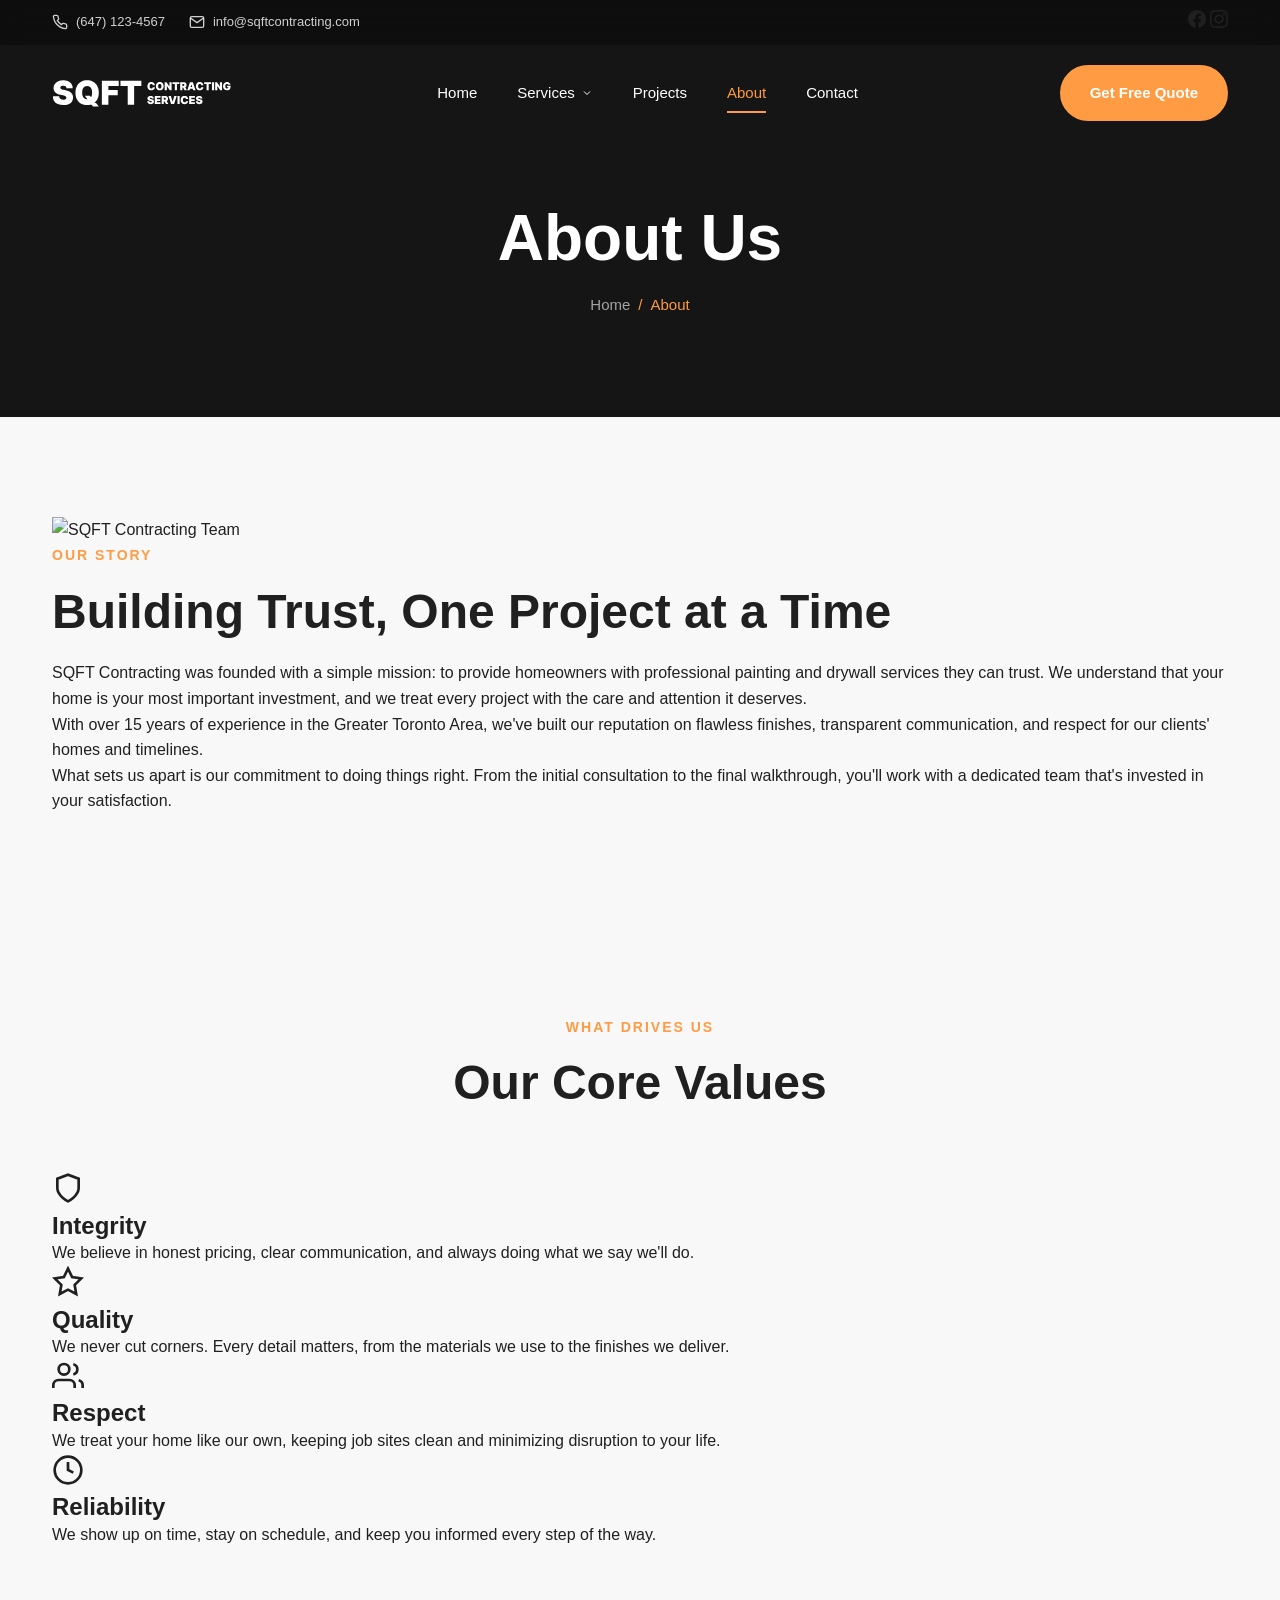
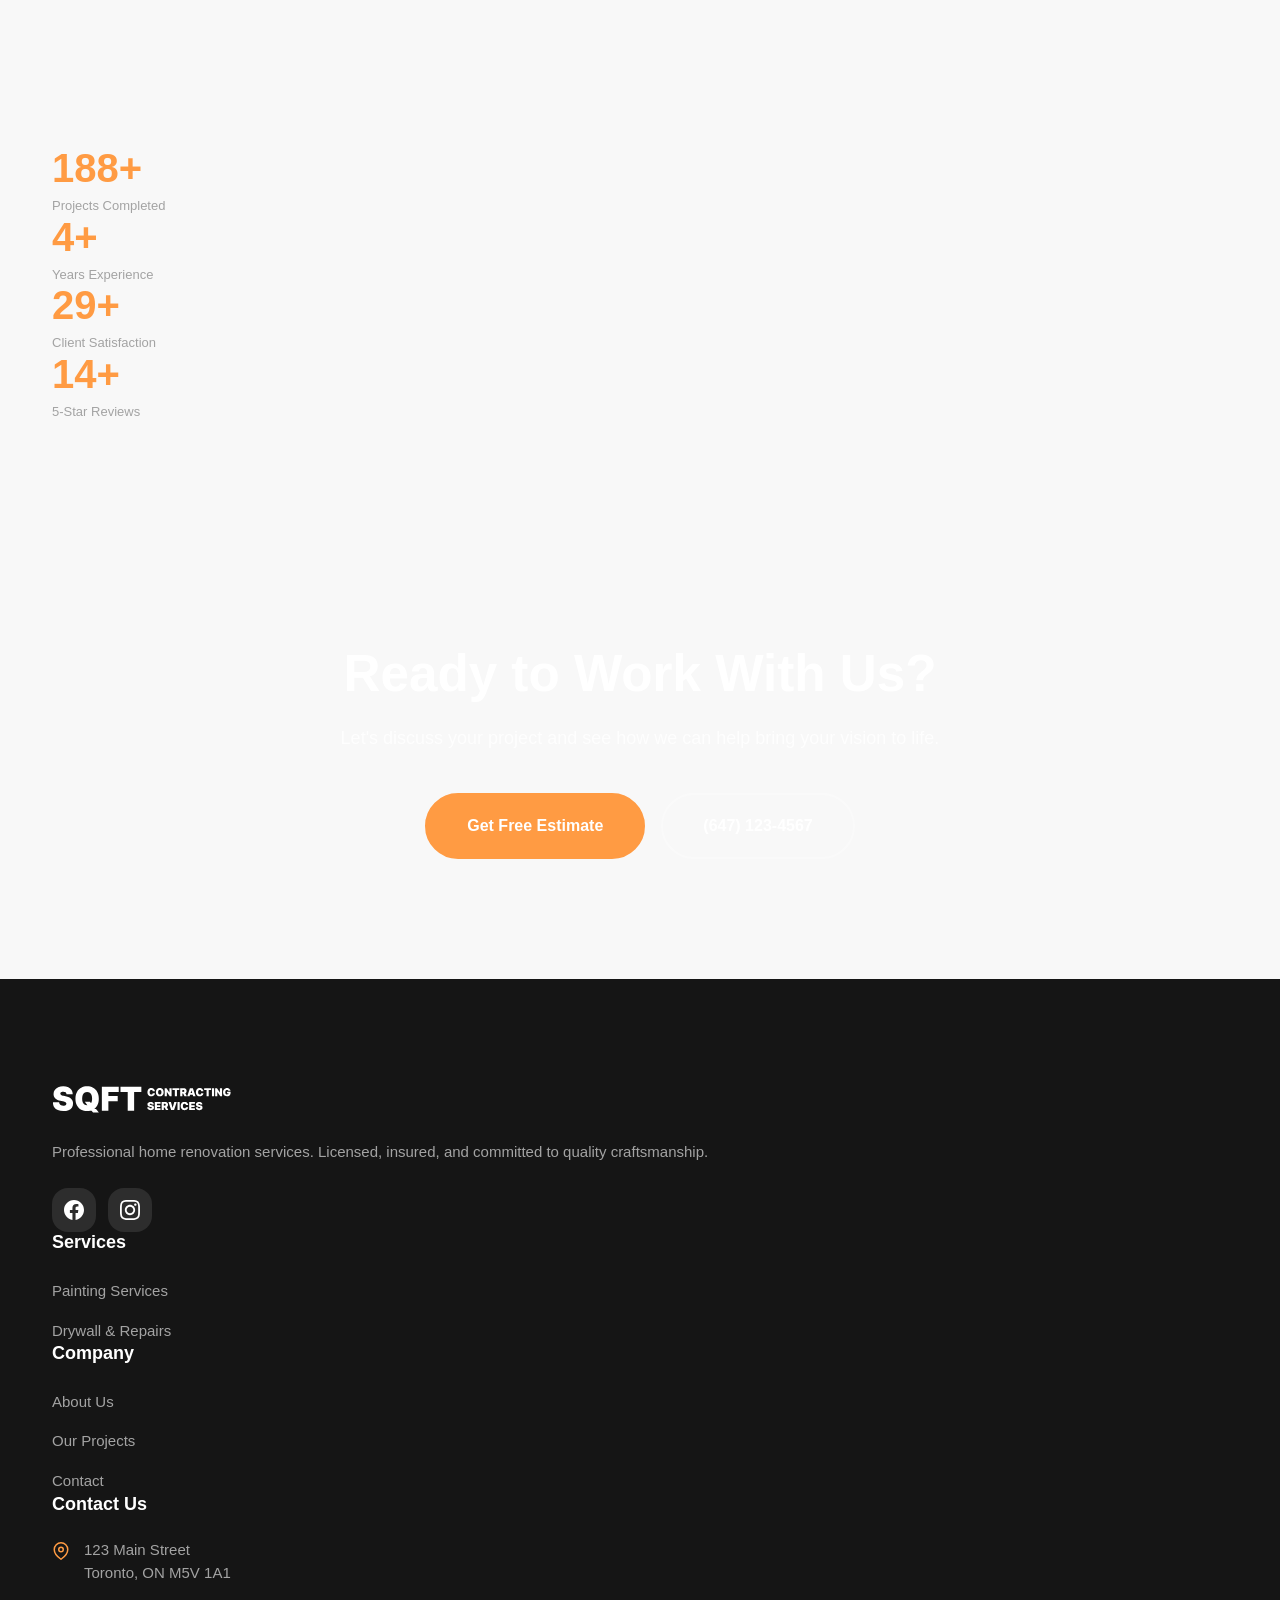
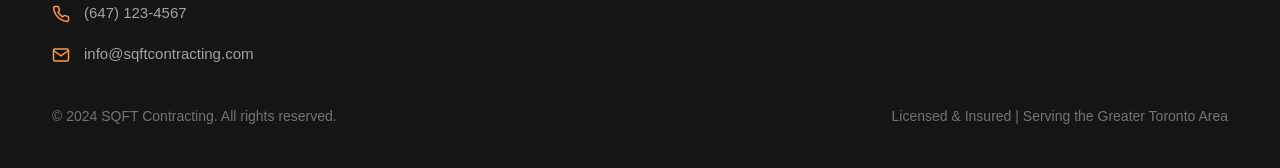
==== about.html @ f1e57881 "Initial commit - painting company website Co-Authored-By: Claude Opus 4.5 <noreply@anthropic.com>" ====
<!DOCTYPE html>
<html lang="en">
<head>
    <meta charset="UTF-8">
    <meta name="viewport" content="width=device-width, initial-scale=1.0">
    <meta name="description" content="Meet the team behind SQFT Contracting. 15+ years experience, 500+ completed projects. Licensed, insured painting and drywall contractors in the Greater Toronto Area.">
    <meta name="keywords" content="about SQFT contracting, painting company, drywall contractors, licensed painter, Toronto contractors">
    <title>About Us | SQFT Contracting - Professional Painting & Drywall Contractors</title>
    <link rel="icon" type="image/svg+xml" href="IMG/Logo.svg">
    <link rel="preconnect" href="https://fonts.googleapis.com">
    <link rel="preconnect" href="https://fonts.gstatic.com" crossorigin>
    <link href="https://fonts.googleapis.com/css2?family=Inter:wght@400;500;600;700;800&display=swap" rel="stylesheet">
    <link rel="stylesheet" href="css/style.css">
</head>
<body>
    <!-- Header -->
    <header class="header" id="header">
        <div class="header-top">
            <div class="container">
                <div class="header-top-content">
                    <div class="header-contact">
                        <a href="tel:+16471234567" class="header-phone">
                            <svg width="16" height="16" viewBox="0 0 24 24" fill="none" stroke="currentColor" stroke-width="2">
                                <path d="M22 16.92v3a2 2 0 0 1-2.18 2 19.79 19.79 0 0 1-8.63-3.07 19.5 19.5 0 0 1-6-6 19.79 19.79 0 0 1-3.07-8.67A2 2 0 0 1 4.11 2h3a2 2 0 0 1 2 1.72 12.84 12.84 0 0 0 .7 2.81 2 2 0 0 1-.45 2.11L8.09 9.91a16 16 0 0 0 6 6l1.27-1.27a2 2 0 0 1 2.11-.45 12.84 12.84 0 0 0 2.81.7A2 2 0 0 1 22 16.92z"/>
                            </svg>
                            (647) 123-4567
                        </a>
                        <a href="mailto:info@sqftcontracting.com" class="header-email">
                            <svg width="16" height="16" viewBox="0 0 24 24" fill="none" stroke="currentColor" stroke-width="2">
                                <path d="M4 4h16c1.1 0 2 .9 2 2v12c0 1.1-.9 2-2 2H4c-1.1 0-2-.9-2-2V6c0-1.1.9-2 2-2z"/>
                                <polyline points="22,6 12,13 2,6"/>
                            </svg>
                            info@sqftcontracting.com
                        </a>
                    </div>
                    <div class="header-social">
                        <a href="#" aria-label="Facebook"><svg width="18" height="18" viewBox="0 0 24 24" fill="currentColor"><path d="M24 12.073c0-6.627-5.373-12-12-12s-12 5.373-12 12c0 5.99 4.388 10.954 10.125 11.854v-8.385H7.078v-3.47h3.047V9.43c0-3.007 1.792-4.669 4.533-4.669 1.312 0 2.686.235 2.686.235v2.953H15.83c-1.491 0-1.956.925-1.956 1.874v2.25h3.328l-.532 3.47h-2.796v8.385C19.612 23.027 24 18.062 24 12.073z"/></svg></a>
                        <a href="#" aria-label="Instagram"><svg width="18" height="18" viewBox="0 0 24 24" fill="currentColor"><path d="M12 2.163c3.204 0 3.584.012 4.85.07 3.252.148 4.771 1.691 4.919 4.919.058 1.265.069 1.645.069 4.849 0 3.205-.012 3.584-.069 4.849-.149 3.225-1.664 4.771-4.919 4.919-1.266.058-1.644.07-4.85.07-3.204 0-3.584-.012-4.849-.07-3.26-.149-4.771-1.699-4.919-4.92-.058-1.265-.07-1.644-.07-4.849 0-3.204.013-3.583.07-4.849.149-3.227 1.664-4.771 4.919-4.919 1.266-.057 1.645-.069 4.849-.069zm0-2.163c-3.259 0-3.667.014-4.947.072-4.358.2-6.78 2.618-6.98 6.98-.059 1.281-.073 1.689-.073 4.948 0 3.259.014 3.668.072 4.948.2 4.358 2.618 6.78 6.98 6.98 1.281.058 1.689.072 4.948.072 3.259 0 3.668-.014 4.948-.072 4.354-.2 6.782-2.618 6.979-6.98.059-1.28.073-1.689.073-4.948 0-3.259-.014-3.667-.072-4.947-.196-4.354-2.617-6.78-6.979-6.98-1.281-.059-1.69-.073-4.949-.073zm0 5.838c-3.403 0-6.162 2.759-6.162 6.162s2.759 6.163 6.162 6.163 6.162-2.759 6.162-6.163c0-3.403-2.759-6.162-6.162-6.162zm0 10.162c-2.209 0-4-1.79-4-4 0-2.209 1.791-4 4-4s4 1.791 4 4c0 2.21-1.791 4-4 4zm6.406-11.845c-.796 0-1.441.645-1.441 1.44s.645 1.44 1.441 1.44c.795 0 1.439-.645 1.439-1.44s-.644-1.44-1.439-1.44z"/></svg></a>
                    </div>
                </div>
            </div>
        </div>
        <nav class="nav">
            <div class="container">
                <div class="nav-content">
                    <a href="index.html" class="logo">
                        <img src="IMG/Logo.svg" alt="SQFT Contracting" class="logo-img">
                    </a>
                    <ul class="nav-menu" id="nav-menu">
                        <li><a href="index.html" class="nav-link">Home</a></li>
                        <li class="nav-dropdown">
                            <a href="services.html" class="nav-link">Services <svg width="12" height="12" viewBox="0 0 24 24" fill="none" stroke="currentColor" stroke-width="2"><polyline points="6 9 12 15 18 9"/></svg></a>
                            <ul class="dropdown-menu">
                                <li><a href="interior-painting.html">Painting Services</a></li>
                                <li><a href="drywall-repair.html">Drywall & Repairs</a></li>
                            </ul>
                        </li>
                        <li><a href="projects.html" class="nav-link">Projects</a></li>
                        <li><a href="about.html" class="nav-link active">About</a></li>
                        <li><a href="contact.html" class="nav-link">Contact</a></li>
                    </ul>
                    <a href="contact.html" class="btn btn-primary nav-cta">Get Free Quote</a>
                    <button class="nav-toggle" id="nav-toggle" aria-label="Toggle menu">
                        <span></span>
                        <span></span>
                        <span></span>
                    </button>
                </div>
            </div>
        </nav>
    </header>

    <!-- Page Hero -->
    <section class="page-hero">
        <div class="container">
            <h1 class="page-hero-title">About Us</h1>
            <div class="page-hero-breadcrumb">
                <a href="index.html">Home</a>
                <span>/</span>
                <span>About</span>
            </div>
        </div>
    </section>

    <!-- About Content -->
    <section class="about-content">
        <div class="container">
            <div class="about-grid">
                <div class="about-image">
                    <img src="https://images.unsplash.com/photo-1504307651254-35680f356dfd?w=800&q=80" alt="SQFT Contracting Team">
                </div>
                <div class="about-text">
                    <span class="section-label">Our Story</span>
                    <h2 class="section-title">Building Trust, One Project at a Time</h2>
                    <p>SQFT Contracting was founded with a simple mission: to provide homeowners with professional painting and drywall services they can trust. We understand that your home is your most important investment, and we treat every project with the care and attention it deserves.</p>
                    <p>With over 15 years of experience in the Greater Toronto Area, we've built our reputation on flawless finishes, transparent communication, and respect for our clients' homes and timelines.</p>
                    <p>What sets us apart is our commitment to doing things right. From the initial consultation to the final walkthrough, you'll work with a dedicated team that's invested in your satisfaction.</p>
                </div>
            </div>
        </div>
    </section>

    <!-- Values Section -->
    <section class="values-section">
        <div class="container">
            <div class="section-header section-header-center">
                <span class="section-label">What Drives Us</span>
                <h2 class="section-title">Our Core Values</h2>
            </div>
            <div class="values-grid">
                <div class="value-card">
                    <div class="value-icon">
                        <svg width="32" height="32" viewBox="0 0 24 24" fill="none" stroke="currentColor" stroke-width="2">
                            <path d="M12 22s8-4 8-10V5l-8-3-8 3v7c0 6 8 10 8 10z"/>
                        </svg>
                    </div>
                    <h3>Integrity</h3>
                    <p>We believe in honest pricing, clear communication, and always doing what we say we'll do.</p>
                </div>
                <div class="value-card">
                    <div class="value-icon">
                        <svg width="32" height="32" viewBox="0 0 24 24" fill="none" stroke="currentColor" stroke-width="2">
                            <polygon points="12 2 15.09 8.26 22 9.27 17 14.14 18.18 21.02 12 17.77 5.82 21.02 7 14.14 2 9.27 8.91 8.26 12 2"/>
                        </svg>
                    </div>
                    <h3>Quality</h3>
                    <p>We never cut corners. Every detail matters, from the materials we use to the finishes we deliver.</p>
                </div>
                <div class="value-card">
                    <div class="value-icon">
                        <svg width="32" height="32" viewBox="0 0 24 24" fill="none" stroke="currentColor" stroke-width="2">
                            <path d="M17 21v-2a4 4 0 0 0-4-4H5a4 4 0 0 0-4 4v2"/>
                            <circle cx="9" cy="7" r="4"/>
                            <path d="M23 21v-2a4 4 0 0 0-3-3.87"/>
                            <path d="M16 3.13a4 4 0 0 1 0 7.75"/>
                        </svg>
                    </div>
                    <h3>Respect</h3>
                    <p>We treat your home like our own, keeping job sites clean and minimizing disruption to your life.</p>
                </div>
                <div class="value-card">
                    <div class="value-icon">
                        <svg width="32" height="32" viewBox="0 0 24 24" fill="none" stroke="currentColor" stroke-width="2">
                            <circle cx="12" cy="12" r="10"/>
                            <polyline points="12 6 12 12 16 14"/>
                        </svg>
                    </div>
                    <h3>Reliability</h3>
                    <p>We show up on time, stay on schedule, and keep you informed every step of the way.</p>
                </div>
            </div>
        </div>
    </section>

    <!-- Stats Section -->
    <section class="stats-section">
        <div class="container">
            <div class="stats-grid">
                <div class="stat-card">
                    <span class="stat-number">500+</span>
                    <span class="stat-label">Projects Completed</span>
                </div>
                <div class="stat-card">
                    <span class="stat-number">15+</span>
                    <span class="stat-label">Years Experience</span>
                </div>
                <div class="stat-card">
                    <span class="stat-number">100%</span>
                    <span class="stat-label">Client Satisfaction</span>
                </div>
                <div class="stat-card">
                    <span class="stat-number">50+</span>
                    <span class="stat-label">5-Star Reviews</span>
                </div>
            </div>
        </div>
    </section>

    <!-- CTA Section -->
    <section class="cta-section">
        <div class="container">
            <div class="cta-content">
                <h2 class="cta-title">Ready to Work With Us?</h2>
                <p class="cta-text">Let's discuss your project and see how we can help bring your vision to life.</p>
                <div class="cta-buttons">
                    <a href="contact.html" class="btn btn-primary btn-lg">Get Free Estimate</a>
                    <a href="tel:+16471234567" class="btn btn-outline-light btn-lg">(647) 123-4567</a>
                </div>
            </div>
        </div>
    </section>

    <!-- Footer -->
    <footer class="footer">
        <div class="container">
            <div class="footer-grid">
                <div class="footer-brand">
                    <a href="index.html" class="footer-logo">
                        <img src="IMG/Logo.svg" alt="SQFT Contracting">
                    </a>
                    <p>Professional home renovation services. Licensed, insured, and committed to quality craftsmanship.</p>
                    <div class="footer-social">
                        <a href="#" aria-label="Facebook"><svg width="20" height="20" viewBox="0 0 24 24" fill="currentColor"><path d="M24 12.073c0-6.627-5.373-12-12-12s-12 5.373-12 12c0 5.99 4.388 10.954 10.125 11.854v-8.385H7.078v-3.47h3.047V9.43c0-3.007 1.792-4.669 4.533-4.669 1.312 0 2.686.235 2.686.235v2.953H15.83c-1.491 0-1.956.925-1.956 1.874v2.25h3.328l-.532 3.47h-2.796v8.385C19.612 23.027 24 18.062 24 12.073z"/></svg></a>
                        <a href="#" aria-label="Instagram"><svg width="20" height="20" viewBox="0 0 24 24" fill="currentColor"><path d="M12 2.163c3.204 0 3.584.012 4.85.07 3.252.148 4.771 1.691 4.919 4.919.058 1.265.069 1.645.069 4.849 0 3.205-.012 3.584-.069 4.849-.149 3.225-1.664 4.771-4.919 4.919-1.266.058-1.644.07-4.85.07-3.204 0-3.584-.012-4.849-.07-3.26-.149-4.771-1.699-4.919-4.92-.058-1.265-.07-1.644-.07-4.849 0-3.204.013-3.583.07-4.849.149-3.227 1.664-4.771 4.919-4.919 1.266-.057 1.645-.069 4.849-.069zm0-2.163c-3.259 0-3.667.014-4.947.072-4.358.2-6.78 2.618-6.98 6.98-.059 1.281-.073 1.689-.073 4.948 0 3.259.014 3.668.072 4.948.2 4.358 2.618 6.78 6.98 6.98 1.281.058 1.689.072 4.948.072 3.259 0 3.668-.014 4.948-.072 4.354-.2 6.782-2.618 6.979-6.98.059-1.28.073-1.689.073-4.948 0-3.259-.014-3.667-.072-4.947-.196-4.354-2.617-6.78-6.979-6.98-1.281-.059-1.69-.073-4.949-.073zm0 5.838c-3.403 0-6.162 2.759-6.162 6.162s2.759 6.163 6.162 6.163 6.162-2.759 6.162-6.163c0-3.403-2.759-6.162-6.162-6.162zm0 10.162c-2.209 0-4-1.79-4-4 0-2.209 1.791-4 4-4s4 1.791 4 4c0 2.21-1.791 4-4 4zm6.406-11.845c-.796 0-1.441.645-1.441 1.44s.645 1.44 1.441 1.44c.795 0 1.439-.645 1.439-1.44s-.644-1.44-1.439-1.44z"/></svg></a>
                    </div>
                </div>
                <div class="footer-links">
                    <h4>Services</h4>
                    <ul>
                        <li><a href="interior-painting.html">Painting Services</a></li>
                        <li><a href="drywall-repair.html">Drywall & Repairs</a></li>
                    </ul>
                </div>
                <div class="footer-links">
                    <h4>Company</h4>
                    <ul>
                        <li><a href="about.html">About Us</a></li>
                        <li><a href="projects.html">Our Projects</a></li>
                        <li><a href="contact.html">Contact</a></li>
                    </ul>
                </div>
                <div class="footer-contact">
                    <h4>Contact Us</h4>
                    <ul>
                        <li>
                            <svg width="18" height="18" viewBox="0 0 24 24" fill="none" stroke="currentColor" stroke-width="2">
                                <path d="M21 10c0 7-9 13-9 13s-9-6-9-13a9 9 0 0 1 18 0z"/>
                                <circle cx="12" cy="10" r="3"/>
                            </svg>
                            123 Main Street<br>Toronto, ON M5V 1A1
                        </li>
                        <li>
                            <svg width="18" height="18" viewBox="0 0 24 24" fill="none" stroke="currentColor" stroke-width="2">
                                <path d="M22 16.92v3a2 2 0 0 1-2.18 2 19.79 19.79 0 0 1-8.63-3.07 19.5 19.5 0 0 1-6-6 19.79 19.79 0 0 1-3.07-8.67A2 2 0 0 1 4.11 2h3a2 2 0 0 1 2 1.72 12.84 12.84 0 0 0 .7 2.81 2 2 0 0 1-.45 2.11L8.09 9.91a16 16 0 0 0 6 6l1.27-1.27a2 2 0 0 1 2.11-.45 12.84 12.84 0 0 0 2.81.7A2 2 0 0 1 22 16.92z"/>
                            </svg>
                            <a href="tel:+16471234567">(647) 123-4567</a>
                        </li>
                        <li>
                            <svg width="18" height="18" viewBox="0 0 24 24" fill="none" stroke="currentColor" stroke-width="2">
                                <path d="M4 4h16c1.1 0 2 .9 2 2v12c0 1.1-.9 2-2 2H4c-1.1 0-2-.9-2-2V6c0-1.1.9-2 2-2z"/>
                                <polyline points="22,6 12,13 2,6"/>
                            </svg>
                            <a href="mailto:info@sqftcontracting.com">info@sqftcontracting.com</a>
                        </li>
                    </ul>
                </div>
            </div>
            <div class="footer-bottom">
                <p>&copy; 2024 SQFT Contracting. All rights reserved.</p>
                <p>Licensed & Insured | Serving the Greater Toronto Area</p>
            </div>
        </div>
    </footer>

    <script src="js/main.js"></script>
</body>
</html>
---- css/style.css ----
/* ============================================
   SQFT Contracting - Main Stylesheet
   Enviro-Style Design
   Color Palette:
   - Background: #F8F8F8
   - Main Text: #202020
   - Header/Footer: #151515
   - CTA/Accent: #FF9B43
   ============================================ */

/* CSS Variables */
:root {
    --color-bg: #F8F8F8;
    --color-text: #202020;
    --color-dark: #151515;
    --color-accent: #FF9B43;
    --color-accent-hover: #e88a35;
    --color-white: #ffffff;
    --color-gray-100: #f5f5f5;
    --color-gray-200: #e5e5e5;
    --color-gray-300: #d4d4d4;
    --color-gray-400: #a3a3a3;
    --color-gray-500: #737373;
    --color-gray-600: #525252;

    --font-primary: 'Poppins', -apple-system, BlinkMacSystemFont, sans-serif;

    --shadow-sm: 0 1px 2px rgba(0,0,0,0.05);
    --shadow-md: 0 4px 6px -1px rgba(0,0,0,0.1), 0 2px 4px -1px rgba(0,0,0,0.06);
    --shadow-lg: 0 10px 15px -3px rgba(0,0,0,0.1), 0 4px 6px -2px rgba(0,0,0,0.05);
    --shadow-xl: 0 20px 25px -5px rgba(0,0,0,0.1), 0 10px 10px -5px rgba(0,0,0,0.04);
    --shadow-2xl: 0 25px 50px -12px rgba(0,0,0,0.25);

    --radius-sm: 4px;
    --radius-md: 8px;
    --radius-lg: 16px;
    --radius-xl: 24px;
    --radius-2xl: 32px;
    --radius-full: 9999px;

    --transition: 0.3s ease;
    --transition-slow: 0.5s ease;
}

/* Reset & Base */
*, *::before, *::after {
    box-sizing: border-box;
    margin: 0;
    padding: 0;
}

html {
    scroll-behavior: smooth;
    overflow-x: hidden;
}

body {
    font-family: var(--font-primary);
    font-size: 16px;
    line-height: 1.6;
    color: var(--color-text);
    background-color: var(--color-bg);
    -webkit-font-smoothing: antialiased;
    -moz-osx-font-smoothing: grayscale;
    overflow-x: hidden;
}

img {
    max-width: 100%;
    height: auto;
    display: block;
}

a {
    color: inherit;
    text-decoration: none;
    transition: var(--transition);
}

ul {
    list-style: none;
}

/* Container */
.container {
    width: 95%;
    max-width: 1800px;
    margin: 0 auto;
    padding: 0 20px;
}

/* Typography */
h1, h2, h3, h4, h5, h6 {
    font-weight: 700;
    line-height: 1.2;
    color: var(--color-text);
}

h1 {
    font-size: clamp(2.5rem, 5vw, 4.5rem);
    font-weight: 800;
}

h2 {
    font-size: clamp(2rem, 4vw, 3rem);
    font-weight: 700;
}

h3 {
    font-size: clamp(1.25rem, 2vw, 1.5rem);
    font-weight: 600;
}

h4 {
    font-size: 1.125rem;
    font-weight: 600;
}

/* Buttons */
.btn {
    display: inline-flex;
    align-items: center;
    justify-content: center;
    gap: 10px;
    padding: 16px 32px;
    font-family: var(--font-primary);
    font-size: 15px;
    font-weight: 600;
    border-radius: var(--radius-full);
    border: 2px solid transparent;
    cursor: pointer;
    transition: var(--transition);
    white-space: nowrap;
}

.btn-primary {
    background-color: var(--color-accent);
    color: var(--color-white);
    border-color: var(--color-accent);
}

.btn-primary:hover {
    background-color: var(--color-accent-hover);
    border-color: var(--color-accent-hover);
    transform: translateY(-2px);
    box-shadow: 0 10px 30px rgba(255, 155, 67, 0.3);
}

.btn-outline {
    background-color: transparent;
    color: var(--color-text);
    border-color: var(--color-text);
}

.btn-outline:hover {
    background-color: var(--color-text);
    color: var(--color-white);
}

.btn-outline-light {
    background-color: transparent;
    color: var(--color-white);
    border-color: rgba(255,255,255,0.3);
}

.btn-outline-light:hover {
    background-color: var(--color-white);
    color: var(--color-text);
    border-color: var(--color-white);
}

.btn-lg {
    padding: 18px 40px;
    font-size: 16px;
}

/* ============================================
   HEADER
   ============================================ */

.header {
    position: fixed;
    top: 0;
    left: 0;
    right: 0;
    z-index: 1000;
    transition: var(--transition);
}

.header-transparent {
    background-color: transparent;
}

.header-transparent.scrolled {
    background-color: var(--color-dark);
    box-shadow: 0 4px 20px rgba(0, 0, 0, 0.3);
}

.header-top {
    background-color: rgba(0,0,0,0.3);
    padding: 10px 0;
    font-size: 13px;
    backdrop-filter: blur(10px);
}

.header-top-content {
    display: flex;
    justify-content: space-between;
    align-items: center;
}

.header-info {
    display: flex;
    gap: 30px;
}

.header-hours,
.header-location {
    display: flex;
    align-items: center;
    gap: 8px;
    color: rgba(255,255,255,0.8);
}

.header-contact {
    display: flex;
    gap: 24px;
}

.header-phone,
.header-email {
    display: flex;
    align-items: center;
    gap: 8px;
    color: rgba(255,255,255,0.8);
}

.header-phone:hover,
.header-email:hover {
    color: var(--color-accent);
}

/* Navigation */
.nav {
    padding: 20px 0;
}

.nav-content {
    display: flex;
    align-items: center;
    justify-content: space-between;
    gap: 40px;
}

.logo {
    flex-shrink: 0;
}

.logo-img {
    height: 40px;
    width: auto;
}

.nav-menu {
    display: flex;
    align-items: center;
    gap: 40px;
    margin: 0 auto;
}

.nav-link {
    display: flex;
    align-items: center;
    gap: 6px;
    color: var(--color-white);
    font-size: 15px;
    font-weight: 500;
    padding: 8px 0;
    position: relative;
}

.nav-link::after {
    content: '';
    position: absolute;
    bottom: 0;
    left: 0;
    width: 0;
    height: 2px;
    background-color: var(--color-accent);
    transition: var(--transition);
}

.nav-link:hover::after,
.nav-link.active::after {
    width: 100%;
}

.nav-link:hover,
.nav-link.active {
    color: var(--color-accent);
}

/* Dropdown */
.nav-dropdown {
    position: relative;
}

.dropdown-menu {
    position: absolute;
    top: 100%;
    left: -20px;
    min-width: 240px;
    background-color: var(--color-white);
    border-radius: var(--radius-lg);
    box-shadow: var(--shadow-2xl);
    padding: 16px 0;
    opacity: 0;
    visibility: hidden;
    transform: translateY(15px);
    transition: var(--transition);
}

.nav-dropdown:hover .dropdown-menu {
    opacity: 1;
    visibility: visible;
    transform: translateY(5px);
}

.dropdown-menu li a {
    display: block;
    padding: 12px 24px;
    color: var(--color-text);
    font-size: 14px;
    font-weight: 500;
}

.dropdown-menu li a:hover {
    background-color: var(--color-gray-100);
    color: var(--color-accent);
}

/* Nav Actions */
.nav-actions {
    display: flex;
    align-items: center;
    gap: 20px;
}

.nav-phone {
    width: 48px;
    height: 48px;
    display: flex;
    align-items: center;
    justify-content: center;
    background-color: rgba(255,255,255,0.1);
    border-radius: 50%;
    color: var(--color-white);
    transition: var(--transition);
}

.nav-phone:hover {
    background-color: var(--color-accent);
}

.nav-cta {
    padding: 14px 28px;
}

/* Mobile Toggle */
.nav-toggle {
    display: none;
    flex-direction: column;
    gap: 5px;
    background: none;
    border: none;
    cursor: pointer;
    padding: 4px;
}

.nav-toggle span {
    display: block;
    width: 24px;
    height: 2px;
    background-color: var(--color-white);
    transition: var(--transition);
}

/* ============================================
   HERO SECTION
   ============================================ */

.hero {
    position: relative;
    min-height: 100vh;
    display: flex;
    flex-direction: column;
    overflow: hidden;
}

.hero-bg {
    position: absolute;
    inset: 0;
    z-index: -1;
}

.hero-image {
    position: absolute;
    top: 0;
    left: 0;
    width: 100%;
    height: 100%;
    object-fit: cover;
}

.hero-overlay {
    position: absolute;
    inset: 0;
    background: linear-gradient(135deg, rgba(21,21,21,0.9) 0%, rgba(21,21,21,0.7) 50%, rgba(21,21,21,0.5) 100%);
}

.hero-content-wrapper {
    flex: 1;
    display: flex;
    flex-direction: column;
    padding-top: 120px;
}

.hero-content-wrapper > .container {
    flex: 1;
    display: flex;
    align-items: center;
    justify-content: center;
}

.hero-content {
    max-width: 800px;
    color: var(--color-white);
    display: flex;
    flex-direction: column;
    align-items: center;
    text-align: center;
}

.hero-badge {
    display: inline-flex;
    align-items: center;
    gap: 8px;
    background-color: rgba(255,155,67,0.15);
    color: var(--color-accent);
    padding: 10px 20px;
    border-radius: var(--radius-full);
    font-size: 14px;
    font-weight: 600;
    margin-bottom: 28px;
    border: 1px solid rgba(255,155,67,0.3);
}

.hero-title {
    font-size: clamp(2.5rem, 5vw, 4rem);
    font-weight: 800;
    line-height: 1.2;
    margin-bottom: 28px;
    color: var(--color-white);
    max-width: 900px;
}

.hero-title span {
    color: var(--color-accent);
}

.hero-description {
    font-size: 18px;
    line-height: 1.7;
    color: rgba(255,255,255,0.8);
    margin-bottom: 40px;
    max-width: 600px;
}

.hero-cta {
    display: flex;
    flex-wrap: wrap;
    gap: 16px;
    justify-content: center;
}

/* Hero Tabs */
.hero-tabs {
    margin-top: 80px;
    padding-bottom: 60px;
}

.tabs-wrapper {
    display: grid;
    grid-template-columns: repeat(4, 1fr);
    gap: 20px;
}

.hero-tab {
    display: flex;
    align-items: center;
    gap: 16px;
    background-color: rgba(255,255,255,0.1);
    backdrop-filter: blur(10px);
    padding: 24px;
    border-radius: var(--radius-xl);
    border: 1px solid rgba(255,255,255,0.1);
    transition: var(--transition);
    color: var(--color-white);
}

.hero-tab:hover {
    background-color: var(--color-accent);
    border-color: var(--color-accent);
    transform: translateY(-5px);
}

.tab-icon {
    flex-shrink: 0;
    width: 56px;
    height: 56px;
    display: flex;
    align-items: center;
    justify-content: center;
    background-color: rgba(255,255,255,0.1);
    border-radius: var(--radius-lg);
}

.hero-tab:hover .tab-icon {
    background-color: rgba(255,255,255,0.2);
}

.tab-content {
    flex: 1;
}

.tab-content h3 {
    font-size: 16px;
    font-weight: 600;
    color: var(--color-white);
    margin-bottom: 4px;
}

.tab-content p {
    font-size: 13px;
    color: rgba(255,255,255,0.7);
}

.hero-tab:hover .tab-content p {
    color: rgba(255,255,255,0.9);
}

.tab-arrow {
    opacity: 0;
    transform: translateX(-10px);
    transition: var(--transition);
}

.hero-tab:hover .tab-arrow {
    opacity: 1;
    transform: translateX(0);
}

/* ============================================
   TRUST SECTION
   ============================================ */

.trust-section {
    background-color: var(--color-white);
    padding: 60px 0;
    border-bottom: 1px solid var(--color-gray-200);
}

.trust-grid {
    display: grid;
    grid-template-columns: repeat(4, 1fr);
    gap: 40px;
}

.trust-badge {
    display: flex;
    align-items: center;
    gap: 20px;
}

.trust-icon {
    flex-shrink: 0;
    width: 72px;
    height: 72px;
    display: flex;
    align-items: center;
    justify-content: center;
    background-color: rgba(255,155,67,0.1);
    border-radius: var(--radius-xl);
    color: var(--color-accent);
}

.trust-text h4 {
    font-size: 18px;
    font-weight: 700;
    margin-bottom: 4px;
}

.trust-text p {
    font-size: 14px;
    color: var(--color-gray-500);
}

/* ============================================
   SECTIONS COMMON
   ============================================ */

section {
    padding: 100px 0;
}

.section-header {
    margin-bottom: 60px;
}

.section-header-center {
    text-align: center;
    max-width: 700px;
    margin-left: auto;
    margin-right: auto;
}

.section-label {
    display: inline-block;
    color: var(--color-accent);
    font-size: 14px;
    font-weight: 600;
    text-transform: uppercase;
    letter-spacing: 2px;
    margin-bottom: 16px;
}

.section-title {
    margin-bottom: 20px;
}

.section-description {
    color: var(--color-gray-500);
    font-size: 17px;
    line-height: 1.7;
}

.section-cta {
    text-align: center;
    margin-top: 60px;
}

/* ============================================
   PROCESS SECTION
   ============================================ */

.process-section {
    background-color: var(--color-bg);
}

.process-grid {
    display: grid;
    grid-template-columns: repeat(3, 1fr);
    gap: 40px;
}

.process-card {
    position: relative;
    background-color: var(--color-white);
    padding: 48px 36px;
    border-radius: var(--radius-2xl);
    text-align: center;
    transition: var(--transition);
    box-shadow: var(--shadow-sm);
}

.process-card:hover {
    transform: translateY(-10px);
    box-shadow: var(--shadow-xl);
}

.process-number {
    position: absolute;
    top: 20px;
    right: 24px;
    font-size: 64px;
    font-weight: 900;
    color: var(--color-gray-100);
    line-height: 1;
}

.process-icon {
    width: 100px;
    height: 100px;
    display: flex;
    align-items: center;
    justify-content: center;
    margin: 0 auto 28px;
    background-color: rgba(255,155,67,0.1);
    border-radius: 50%;
    color: var(--color-accent);
    transition: var(--transition);
}

.process-card:hover .process-icon {
    background-color: var(--color-accent);
    color: var(--color-white);
}

.process-card h3 {
    font-size: 22px;
    margin-bottom: 16px;
}

.process-card p {
    color: var(--color-gray-500);
    font-size: 15px;
    line-height: 1.7;
}

/* ============================================
   SERVICES SECTION
   ============================================ */

.services-section {
    background-color: var(--color-white);
}

.services-showcase {
    display: grid;
    grid-template-columns: repeat(2, 1fr);
    gap: 30px;
}

.service-showcase-card {
    display: flex;
    background-color: var(--color-bg);
    border-radius: var(--radius-2xl);
    overflow: hidden;
    transition: var(--transition);
}

.service-showcase-card:hover {
    transform: translateY(-10px);
    box-shadow: var(--shadow-2xl);
}

.service-showcase-image {
    flex: 0 0 45%;
    position: relative;
    overflow: hidden;
}

.service-showcase-image img {
    width: 100%;
    height: 100%;
    object-fit: cover;
    transition: var(--transition-slow);
}

.service-showcase-card:hover .service-showcase-image img {
    transform: scale(1.1);
}

.service-showcase-content {
    flex: 1;
    padding: 36px;
    display: flex;
    flex-direction: column;
}

.service-tag {
    display: inline-block;
    background-color: var(--color-accent);
    color: var(--color-white);
    padding: 6px 14px;
    border-radius: var(--radius-full);
    font-size: 12px;
    font-weight: 600;
    margin-bottom: 16px;
    align-self: flex-start;
}

.service-showcase-content h3 {
    font-size: 24px;
    margin-bottom: 12px;
}

.service-showcase-content > p {
    color: var(--color-gray-500);
    font-size: 15px;
    line-height: 1.7;
    margin-bottom: 20px;
}

.service-features {
    display: flex;
    flex-direction: column;
    gap: 10px;
    margin-bottom: 24px;
}

.service-features li {
    display: flex;
    align-items: center;
    gap: 10px;
    font-size: 14px;
    color: var(--color-text);
}

.service-features svg {
    flex-shrink: 0;
    color: var(--color-accent);
}

.service-link {
    display: inline-flex;
    align-items: center;
    gap: 8px;
    color: var(--color-accent);
    font-weight: 600;
    font-size: 15px;
    margin-top: auto;
}

.service-link svg {
    transition: var(--transition);
}

.service-showcase-card:hover .service-link svg {
    transform: translateX(5px);
}

/* ============================================
   WHY SECTION
   ============================================ */

.why-section {
    background-color: var(--color-bg);
}

.why-layout {
    display: grid;
    grid-template-columns: 1fr 1fr;
    gap: 80px;
    align-items: center;
}

.why-text {
    color: var(--color-gray-500);
    font-size: 17px;
    line-height: 1.8;
    margin-bottom: 36px;
}

.why-features {
    display: flex;
    flex-direction: column;
    gap: 28px;
    margin-bottom: 40px;
}

.why-feature {
    display: flex;
    gap: 20px;
}

.why-icon {
    flex-shrink: 0;
    width: 60px;
    height: 60px;
    display: flex;
    align-items: center;
    justify-content: center;
    background-color: rgba(255,155,67,0.1);
    border-radius: var(--radius-lg);
    color: var(--color-accent);
}

.why-feature h4 {
    font-size: 18px;
    margin-bottom: 6px;
}

.why-feature p {
    color: var(--color-gray-500);
    font-size: 14px;
    line-height: 1.6;
}

.why-visual {
    position: relative;
}

.why-image-main {
    border-radius: var(--radius-2xl);
    overflow: hidden;
    box-shadow: var(--shadow-2xl);
}

.why-image-main img {
    width: 100%;
    height: auto;
}

.why-stats-card {
    position: absolute;
    bottom: -40px;
    left: 40px;
    right: 40px;
    display: flex;
    background-color: var(--color-dark);
    border-radius: var(--radius-xl);
    overflow: hidden;
    box-shadow: var(--shadow-2xl);
}

.stat-item {
    flex: 1;
    text-align: center;
    padding: 28px 20px;
    border-right: 1px solid rgba(255,255,255,0.1);
}

.stat-item:last-child {
    border-right: none;
}

.stat-number {
    display: block;
    font-size: 2.5rem;
    font-weight: 800;
    color: var(--color-accent);
    line-height: 1;
}

.stat-label {
    display: block;
    font-size: 13px;
    color: var(--color-gray-400);
    margin-top: 8px;
}

/* ============================================
   PROJECTS SECTION
   ============================================ */

.projects-section {
    background-color: var(--color-white);
}

.projects-gallery {
    display: grid;
    grid-template-columns: repeat(4, 1fr);
    grid-template-rows: repeat(2, 250px);
    gap: 20px;
}

.project-item {
    position: relative;
    border-radius: var(--radius-xl);
    overflow: hidden;
    cursor: pointer;
}

.project-large {
    grid-column: span 2;
    grid-row: span 2;
}

.project-item img {
    width: 100%;
    height: 100%;
    object-fit: cover;
    transition: var(--transition-slow);
}

.project-overlay {
    position: absolute;
    inset: 0;
    background: linear-gradient(to top, rgba(21,21,21,0.95) 0%, rgba(21,21,21,0.3) 50%, transparent 100%);
    display: flex;
    flex-direction: column;
    justify-content: flex-end;
    padding: 30px;
    opacity: 0;
    transition: var(--transition);
}

.project-item:hover .project-overlay {
    opacity: 1;
}

.project-item:hover img {
    transform: scale(1.1);
}

.project-category {
    display: inline-block;
    font-size: 12px;
    font-weight: 600;
    text-transform: uppercase;
    letter-spacing: 1px;
    color: var(--color-accent);
    margin-bottom: 10px;
}

.project-overlay h3 {
    color: var(--color-white);
    font-size: 22px;
    margin-bottom: 8px;
}

.project-overlay p {
    color: rgba(255,255,255,0.8);
    font-size: 14px;
}

/* ============================================
   TESTIMONIALS SECTION
   ============================================ */

.testimonials-section {
    background-color: var(--color-white);
    padding: 80px 0;
}

.testimonials-title {
    text-align: center;
    font-size: clamp(1.75rem, 4vw, 2.25rem);
    font-weight: 700;
    color: var(--color-text);
    margin-bottom: 40px;
}

.testimonials-slider-wrapper {
    position: relative;
    max-width: 95%;
    margin: 0 auto;
    padding: 0 60px;
}

.testimonials-slider {
    display: flex;
    gap: 20px;
    overflow-x: auto;
    scroll-snap-type: x mandatory;
    scroll-behavior: smooth;
    -webkit-overflow-scrolling: touch;
    padding: 20px 10px;
    scrollbar-width: none;
    -ms-overflow-style: none;
}

.testimonials-slider::-webkit-scrollbar {
    display: none;
}

/* Slider Arrows */
.slider-arrow {
    position: absolute;
    top: 50%;
    transform: translateY(-50%);
    width: 48px;
    height: 48px;
    border-radius: 50%;
    background-color: var(--color-white);
    border: 1px solid var(--color-gray-200);
    box-shadow: 0 2px 8px rgba(0,0,0,0.1);
    cursor: pointer;
    display: flex;
    align-items: center;
    justify-content: center;
    transition: var(--transition);
    z-index: 10;
    color: var(--color-gray-600);
}

.slider-arrow:hover {
    background-color: var(--color-bg);
    border-color: var(--color-gray-300);
    color: var(--color-text);
}

.slider-arrow-left {
    left: 0;
}

.slider-arrow-right {
    right: 0;
}

/* Slider Dots */
.slider-dots {
    display: flex;
    justify-content: center;
    gap: 8px;
    margin-top: 30px;
}

.slider-dots .dot {
    width: 8px;
    height: 8px;
    border-radius: 50%;
    background-color: var(--color-gray-300);
    cursor: pointer;
    transition: var(--transition);
}

.slider-dots .dot.active {
    background-color: var(--color-accent);
    width: 24px;
    border-radius: 4px;
}

.slider-dots .dot:hover {
    background-color: var(--color-gray-400);
}

.slider-dots .dot.active:hover {
    background-color: var(--color-accent);
}

/* Testimonial Card */
.testimonial-card {
    flex: 0 0 320px;
    min-width: 320px;
    padding: 24px;
    background-color: var(--color-white);
    border-radius: 16px;
    box-shadow: 0 4px 20px rgba(0,0,0,0.08);
    border: 1px solid var(--color-gray-100);
    display: flex;
    flex-direction: column;
    scroll-snap-align: start;
    transition: var(--transition);
}

.testimonial-card:hover {
    box-shadow: 0 8px 30px rgba(0,0,0,0.12);
}

.testimonial-stars {
    display: flex;
    gap: 2px;
    margin-bottom: 16px;
}

.testimonial-stars svg {
    color: var(--color-accent);
}

.testimonial-text {
    font-size: 14px;
    line-height: 1.6;
    color: var(--color-gray-600);
    margin-bottom: 20px;
    flex: 1;
}

.testimonial-author {
    display: flex;
    align-items: center;
    gap: 12px;
    padding-top: 16px;
    border-top: 1px solid var(--color-gray-100);
}

.author-avatar-wrapper {
    position: relative;
}

.author-photo {
    width: 44px;
    height: 44px;
    border-radius: 50%;
    object-fit: cover;
}

.verified-badge {
    position: absolute;
    bottom: -2px;
    right: -2px;
    width: 18px;
    height: 18px;
    background-color: #22c55e;
    border-radius: 50%;
    display: flex;
    align-items: center;
    justify-content: center;
    border: 2px solid var(--color-white);
}

.verified-badge svg {
    color: var(--color-white);
}

.author-info {
    display: flex;
    flex-direction: column;
}

.author-info strong {
    font-size: 14px;
    font-weight: 600;
    color: var(--color-text);
    display: block;
}

.author-info span {
    font-size: 12px;
    color: var(--color-gray-500);
}

/* ============================================
   CTA SECTION
   ============================================ */

.cta-section {
    position: relative;
    padding: 120px 0;
    text-align: center;
    overflow: hidden;
}

.cta-bg {
    position: absolute;
    inset: 0;
    z-index: -1;
}

.cta-bg img {
    width: 100%;
    height: 100%;
    object-fit: cover;
}

.cta-overlay {
    position: absolute;
    inset: 0;
    background: linear-gradient(135deg, rgba(21,21,21,0.95) 0%, rgba(21,21,21,0.85) 100%);
}

.cta-content {
    position: relative;
    max-width: 700px;
    margin: 0 auto;
}

.cta-label {
    display: inline-block;
    color: var(--color-accent);
    font-size: 14px;
    font-weight: 600;
    text-transform: uppercase;
    letter-spacing: 2px;
    margin-bottom: 20px;
}

.cta-title {
    color: var(--color-white);
    font-size: clamp(2rem, 4vw, 3.5rem);
    margin-bottom: 20px;
}

.cta-text {
    color: rgba(255,255,255,0.8);
    font-size: 18px;
    margin-bottom: 40px;
}

.cta-buttons {
    display: flex;
    justify-content: center;
    gap: 16px;
    flex-wrap: wrap;
}

/* ============================================
   FOOTER
   ============================================ */

.footer {
    background-color: var(--color-dark);
    padding: 100px 0 40px;
}

.footer-main {
    display: grid;
    grid-template-columns: 1.5fr 1fr 1fr 1.5fr;
    gap: 60px;
    padding-bottom: 60px;
    border-bottom: 1px solid rgba(255,255,255,0.1);
}

.footer-logo img {
    height: 40px;
    margin-bottom: 20px;
}

.footer-brand p {
    color: var(--color-gray-400);
    font-size: 15px;
    line-height: 1.7;
    margin-bottom: 24px;
}

.footer-social {
    display: flex;
    gap: 12px;
}

.footer-social a {
    width: 44px;
    height: 44px;
    display: flex;
    align-items: center;
    justify-content: center;
    background-color: rgba(255,255,255,0.1);
    border-radius: var(--radius-lg);
    color: var(--color-white);
    transition: var(--transition);
}

.footer-social a:hover {
    background-color: var(--color-accent);
}

.footer-links h4,
.footer-contact h4 {
    color: var(--color-white);
    font-size: 18px;
    margin-bottom: 24px;
}

.footer-links ul {
    display: flex;
    flex-direction: column;
    gap: 14px;
}

.footer-links a {
    color: var(--color-gray-400);
    font-size: 15px;
}

.footer-links a:hover {
    color: var(--color-accent);
}

.footer-contact ul {
    display: flex;
    flex-direction: column;
    gap: 18px;
}

.footer-contact li {
    display: flex;
    gap: 14px;
    color: var(--color-gray-400);
    font-size: 15px;
    line-height: 1.5;
}

.footer-contact li svg {
    flex-shrink: 0;
    margin-top: 3px;
    color: var(--color-accent);
}

.footer-contact a:hover {
    color: var(--color-accent);
}

.footer-bottom {
    padding-top: 40px;
    display: flex;
    justify-content: space-between;
    font-size: 14px;
    color: var(--color-gray-500);
}

/* ============================================
   PAGE HERO (for inner pages)
   ============================================ */

.page-hero {
    background-color: var(--color-dark);
    padding: 200px 0 100px;
    text-align: center;
}

.page-hero-title {
    color: var(--color-white);
    margin-bottom: 16px;
}

.page-hero-breadcrumb {
    display: flex;
    justify-content: center;
    gap: 8px;
    font-size: 15px;
    color: var(--color-gray-400);
}

.page-hero-breadcrumb a:hover {
    color: var(--color-accent);
}

.page-hero-breadcrumb span {
    color: var(--color-accent);
}

/* ============================================
   FORMS
   ============================================ */

.form-group {
    margin-bottom: 24px;
}

.form-group label {
    display: block;
    font-size: 14px;
    font-weight: 600;
    margin-bottom: 10px;
}

.form-group input,
.form-group select,
.form-group textarea {
    width: 100%;
    padding: 16px 20px;
    font-family: var(--font-primary);
    font-size: 15px;
    border: 2px solid var(--color-gray-200);
    border-radius: var(--radius-lg);
    background-color: var(--color-white);
    transition: var(--transition);
}

.form-group input:focus,
.form-group select:focus,
.form-group textarea:focus {
    outline: none;
    border-color: var(--color-accent);
    box-shadow: 0 0 0 4px rgba(255,155,67,0.15);
}

.form-group textarea {
    min-height: 140px;
    resize: vertical;
}

/* ============================================
   RESPONSIVE
   ============================================ */

@media (max-width: 1200px) {
    .services-showcase {
        gap: 24px;
    }

    .service-showcase-content {
        padding: 28px;
    }
}

@media (max-width: 1024px) {
    .tabs-wrapper {
        grid-template-columns: repeat(2, 1fr);
    }

    .trust-grid {
        grid-template-columns: repeat(2, 1fr);
        gap: 30px;
    }

    .process-grid {
        gap: 24px;
    }

    .services-showcase {
        grid-template-columns: 1fr;
    }

    .service-showcase-card {
        flex-direction: column;
    }

    .service-showcase-image {
        flex: none;
        height: 250px;
    }

    .why-layout {
        gap: 60px;
    }

    .projects-gallery {
        grid-template-columns: repeat(2, 1fr);
        grid-template-rows: auto;
    }

    .project-large {
        grid-column: span 2;
        grid-row: span 1;
        height: 350px;
    }

    .project-item:not(.project-large) {
        height: 250px;
    }

    .testimonials-slider-wrapper {
        padding: 0 50px;
    }

    .testimonials-slider {
        padding: 20px 10px;
    }

    .testimonial-card {
        flex: 0 0 280px;
        min-width: 280px;
    }

    .slider-arrow {
        width: 40px;
        height: 40px;
    }

    .footer-main {
        grid-template-columns: repeat(2, 1fr);
        gap: 40px;
    }
}

@media (max-width: 768px) {
    /* Prevent horizontal scroll */
    html, body {
        overflow-x: hidden;
        width: 100%;
    }

    /* Smaller fonts on mobile */
    body {
        font-size: 14px;
    }

    h1 {
        font-size: clamp(1.75rem, 7vw, 2.5rem);
    }

    h2 {
        font-size: clamp(1.5rem, 5vw, 2rem);
    }

    h3 {
        font-size: clamp(1.1rem, 4vw, 1.25rem);
    }

    .container {
        width: 100%;
        padding: 0 16px;
        max-width: 100%;
    }

    /* Fixed header on mobile - 40% smaller */
    .header {
        position: fixed !important;
        top: 0 !important;
        left: 0;
        right: 0;
        z-index: 1000;
    }

    .nav {
        padding: 17px 0;
    }

    .logo-img {
        height: 34px;
    }

    .header-top {
        display: none;
    }

    .nav-menu {
        position: fixed;
        top: 0;
        left: 0;
        right: 0;
        bottom: 0;
        background-color: var(--color-dark);
        flex-direction: column;
        justify-content: center;
        padding: 40px 20px;
        gap: 0;
        transform: translateX(-100%);
        transition: var(--transition);
        z-index: 999;
    }

    .nav-menu.active {
        transform: translateX(0);
    }

    .nav-menu li {
        width: 100%;
        text-align: center;
    }

    .nav-link {
        padding: 16px 0;
        font-size: 18px;
        justify-content: center;
    }

    .dropdown-menu {
        position: static;
        opacity: 1;
        visibility: visible;
        transform: none;
        box-shadow: none;
        background-color: transparent;
        padding: 0;
        margin-top: 0;
    }

    .dropdown-menu li a {
        color: var(--color-gray-300);
        padding: 12px 0;
        font-size: 14px;
    }

    .nav-actions {
        display: none;
    }

    .nav-cta {
        display: none;
    }

    .nav-toggle {
        display: flex;
        z-index: 1001;
        gap: 5px;
    }

    .nav-toggle span {
        width: 24px;
        height: 2px;
    }

    .nav-toggle.active span:nth-child(1) {
        transform: rotate(45deg) translate(5px, 5px);
    }

    .nav-toggle.active span:nth-child(2) {
        opacity: 0;
    }

    .nav-toggle.active span:nth-child(3) {
        transform: rotate(-45deg) translate(7px, -6px);
    }

    .hero-content-wrapper {
        padding-top: 75px;
        text-align: center;
    }

    .hero-title {
        font-size: clamp(1.75rem, 7vw, 2.5rem);
    }

    .hero-description {
        font-size: 15px;
    }

    .hero-tabs {
        margin-top: 40px;
    }

    .tabs-wrapper {
        grid-template-columns: 1fr;
        gap: 12px;
    }

    .hero-tab {
        padding: 16px;
    }

    .btn {
        padding: 12px 24px;
        font-size: 14px;
    }

    .btn-lg {
        padding: 14px 28px;
        font-size: 14px;
    }

    .section-title {
        font-size: clamp(1.5rem, 5vw, 2rem);
    }

    .section-description {
        font-size: 14px;
    }

    .tab-icon {
        width: 48px;
        height: 48px;
    }

    .trust-grid {
        grid-template-columns: 1fr;
        gap: 24px;
    }

    .trust-badge {
        justify-content: center;
        text-align: center;
        flex-direction: column;
    }

    section {
        padding: 60px 0;
    }

    .process-grid {
        grid-template-columns: 1fr;
    }

    /* Prevent any element from causing horizontal overflow */
    * {
        max-width: 100%;
    }

    img {
        max-width: 100%;
        height: auto;
    }

    .why-layout {
        grid-template-columns: 1fr;
        gap: 40px;
    }

    .why-visual {
        order: -1;
        position: relative;
        margin-bottom: 50px;
    }

    .why-stats-card {
        position: absolute;
        bottom: -40px;
        left: 10px;
        right: 10px;
        margin: 0;
        flex-wrap: nowrap;
    }

    .stat-item {
        padding: 14px 6px;
        min-width: 0;
    }

    .stat-number {
        font-size: 1.25rem;
        white-space: nowrap;
    }

    .stat-label {
        font-size: 10px;
        white-space: nowrap;
    }

    .projects-gallery {
        grid-template-columns: 1fr;
    }

    .project-large,
    .project-item:not(.project-large) {
        grid-column: span 1;
        height: 280px;
    }

    .project-overlay {
        opacity: 1;
    }

    .testimonials-slider-wrapper {
        padding: 0 16px;
    }

    .testimonials-slider {
        gap: 16px;
        padding: 16px 0;
    }

    .testimonial-card {
        flex: 0 0 260px;
        min-width: 260px;
        padding: 20px;
    }

    .testimonial-text {
        font-size: 13px;
    }

    .slider-arrow {
        display: none;
    }

    .slider-dots {
        margin-top: 20px;
    }

    .testimonials-title {
        font-size: 1.5rem;
        margin-bottom: 24px;
    }

    .footer-main {
        grid-template-columns: 1fr;
        gap: 32px;
    }

    .footer-bottom {
        flex-direction: column;
        text-align: center;
        gap: 10px;
    }
}

@media (max-width: 480px) {
    body {
        font-size: 13px;
    }

    h1 { font-size: 1.5rem; }
    h2 { font-size: 1.35rem; }
    h3 { font-size: 1.1rem; }

    .hero-title {
        font-size: 1.6rem;
        line-height: 1.3;
    }

    .hero-description {
        font-size: 14px;
    }

    .hero-badge {
        font-size: 12px;
        padding: 8px 14px;
    }

    .btn {
        padding: 12px 20px;
        font-size: 13px;
    }

    .btn-lg {
        padding: 14px 24px;
        font-size: 13px;
    }

    .hero-cta {
        flex-direction: column;
        gap: 12px;
    }

    .stat-number {
        font-size: 1.1rem;
    }

    .stat-item {
        padding: 12px 4px;
    }

    .stat-label {
        font-size: 9px;
    }

    .why-stats-card {
        left: 5px;
        right: 5px;
    }

    .service-showcase-content {
        padding: 20px;
    }

    .testimonial-card {
        flex: 0 0 240px;
        min-width: 240px;
        padding: 16px;
    }

    .testimonial-text {
        font-size: 12px;
        margin-bottom: 14px;
        line-height: 1.5;
    }

    .author-photo {
        width: 36px;
        height: 36px;
    }

    .verified-badge {
        width: 14px;
        height: 14px;
    }

    .verified-badge svg {
        width: 8px;
        height: 8px;
    }

    .author-info strong {
        font-size: 12px;
    }

    .author-info span {
        font-size: 10px;
    }

    .testimonial-stars svg {
        width: 14px;
        height: 14px;
    }

    .cta-buttons {
        flex-direction: column;
    }

    .section-label {
        font-size: 12px;
    }

    .tab-content h3 {
        font-size: 14px;
    }

    .tab-content p {
        font-size: 12px;
    }

    .tab-icon {
        width: 40px;
        height: 40px;
    }

    .hero-tab {
        padding: 14px;
    }
}
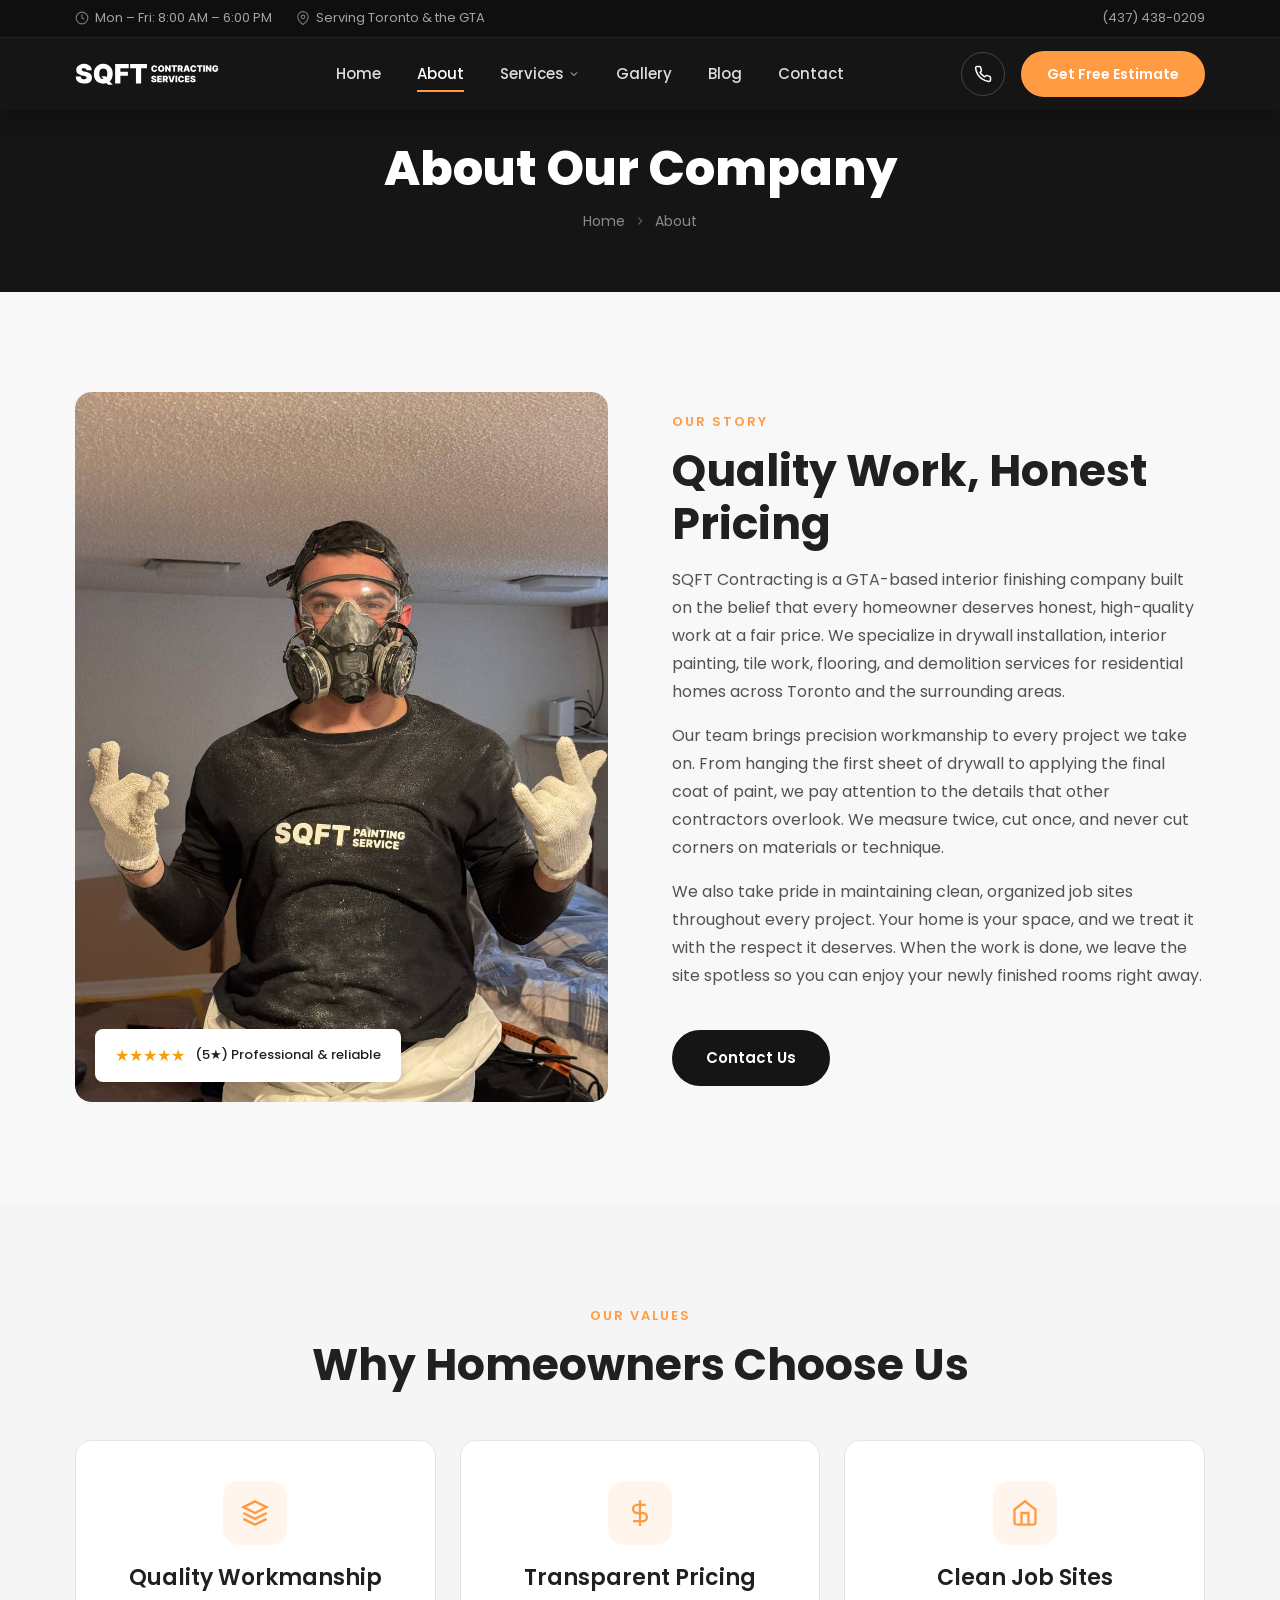
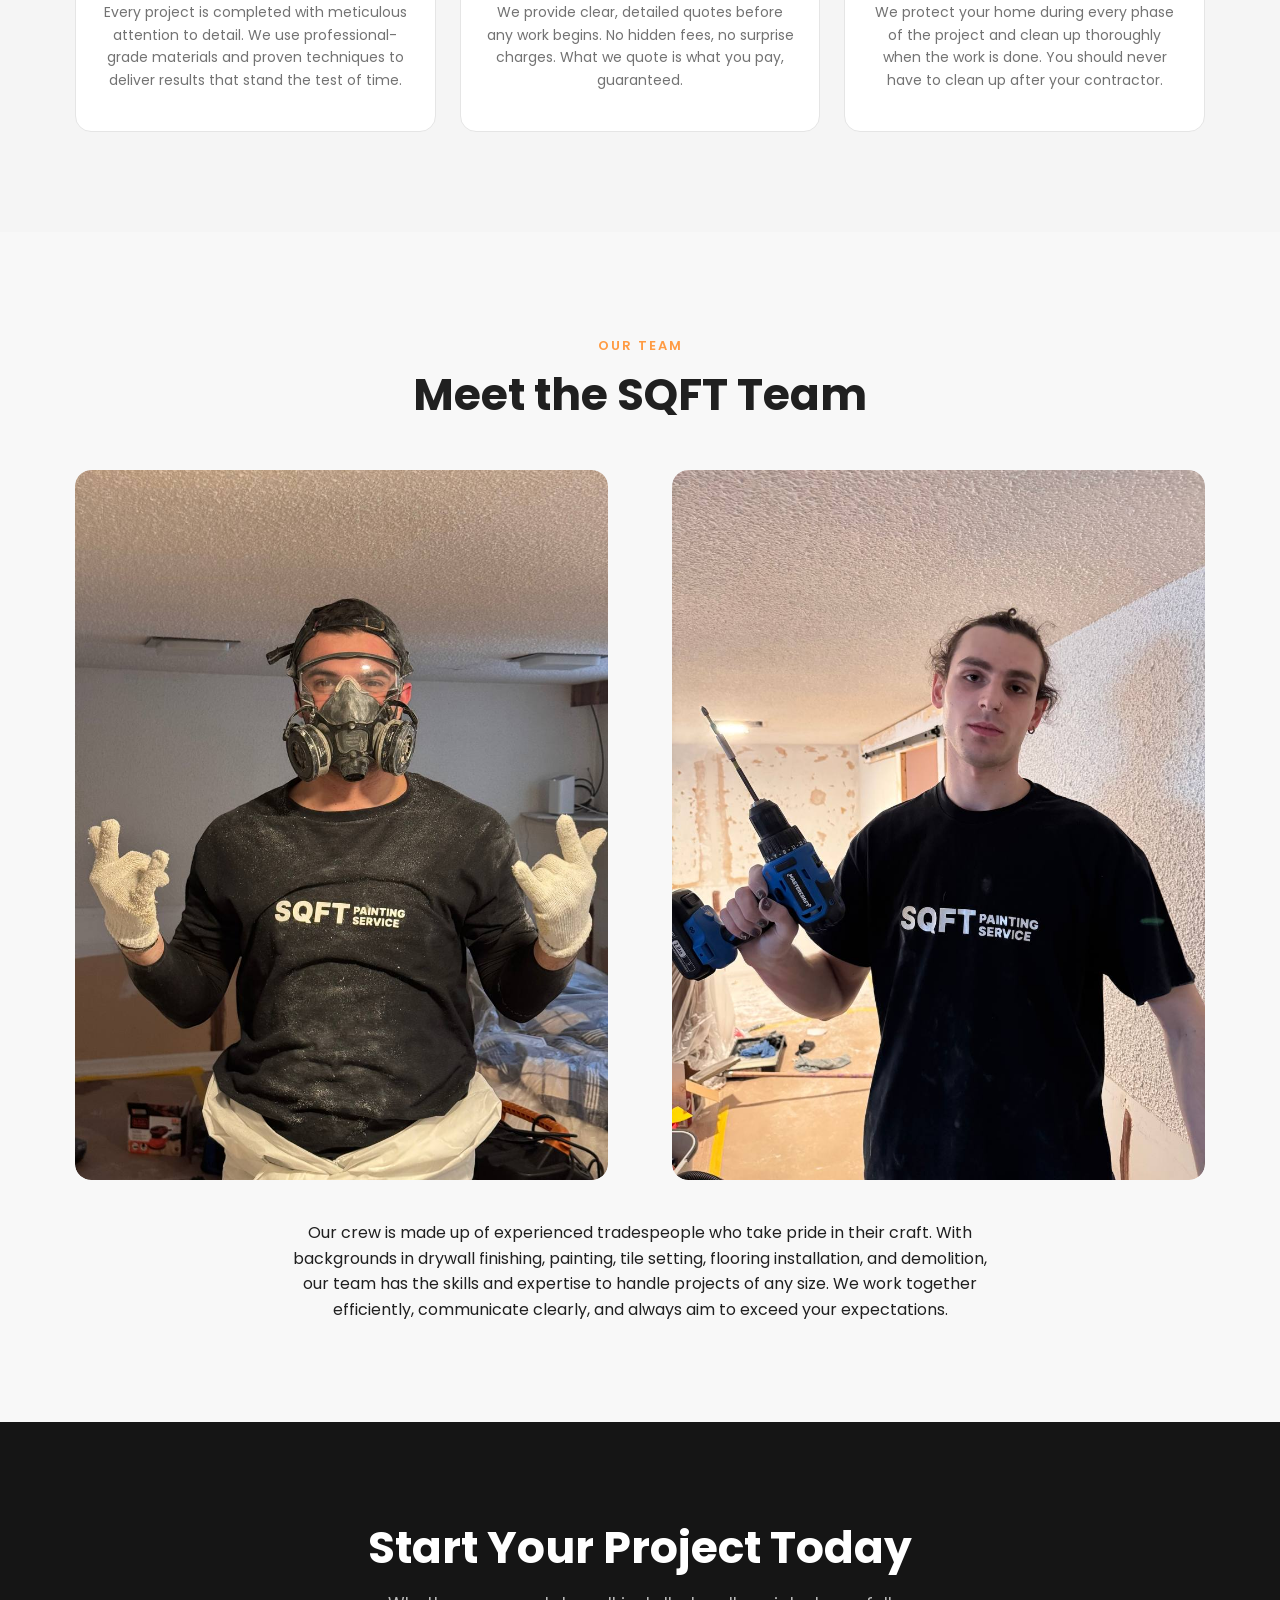
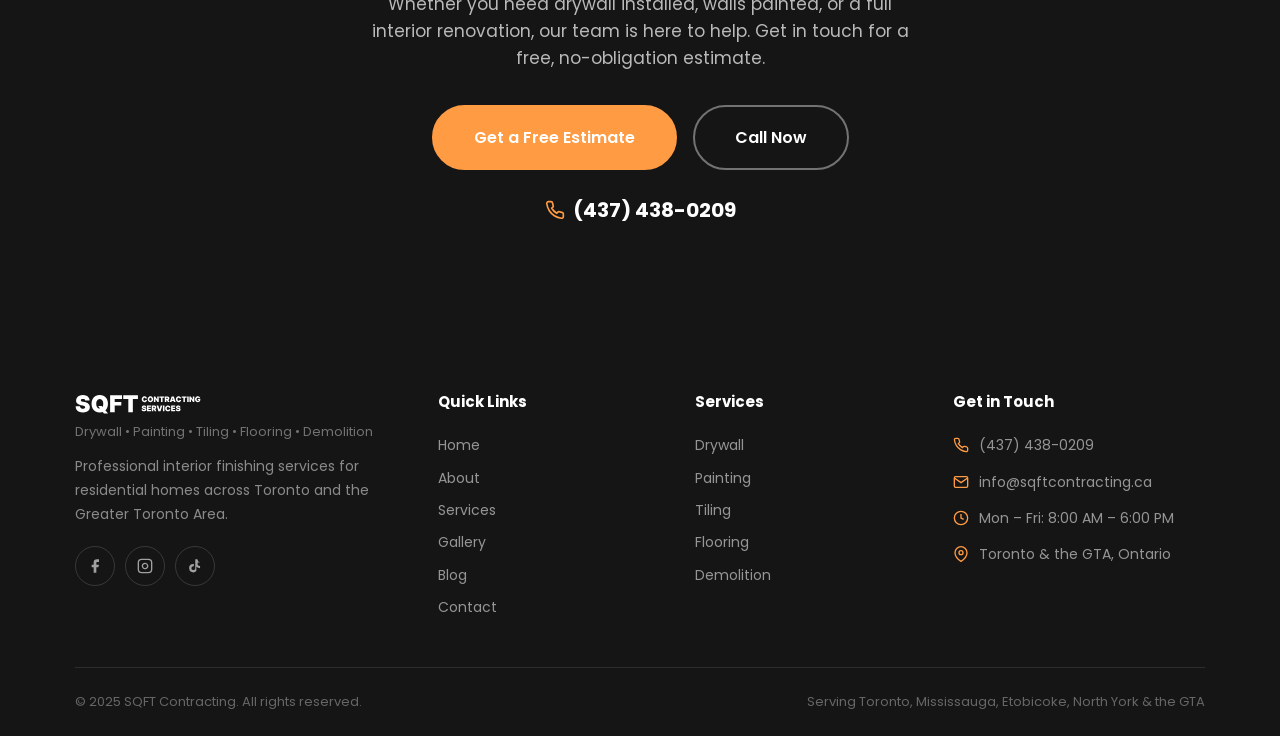
==== commit 011e8042: "Clean up hero section, fix contact form mobile responsiveness, add all site content - Remove hero-ba" ====
--- a/about.html
+++ b/about.html
@@ -3,255 +3,307 @@
 <head>
     <meta charset="UTF-8">
     <meta name="viewport" content="width=device-width, initial-scale=1.0">
-    <meta name="description" content="Meet the team behind SQFT Contracting. 15+ years experience, 500+ completed projects. Licensed, insured painting and drywall contractors in the Greater Toronto Area.">
-    <meta name="keywords" content="about SQFT contracting, painting company, drywall contractors, licensed painter, Toronto contractors">
-    <title>About Us | SQFT Contracting - Professional Painting & Drywall Contractors</title>
-    <link rel="icon" type="image/svg+xml" href="IMG/Logo.svg">
+    <title>About Us — SQFT Contracting | Drywall, Painting & Interior Finishing in GTA</title>
+    <meta name="description" content="Learn about SQFT Contracting — a GTA-based interior finishing company specializing in drywall, painting, tiling, flooring, and demolition. Quality workmanship, transparent pricing, and clean job sites.">
+    <meta name="keywords" content="about SQFT Contracting, GTA contractor, drywall company Toronto, interior finishing team, painting contractor GTA">
+    <meta name="author" content="SQFT Contracting">
+    <meta name="robots" content="index, follow">
+
+    <!-- Open Graph -->
+    <meta property="og:title" content="About SQFT Contracting — Professional Interior Finishing in GTA">
+    <meta property="og:description" content="Meet the team behind SQFT Contracting. We deliver precision drywall, painting, tiling, flooring, and demolition services across the Greater Toronto Area.">
+    <meta property="og:type" content="website">
+    <meta property="og:locale" content="en_CA">
+
+    <!-- Google Fonts -->
     <link rel="preconnect" href="https://fonts.googleapis.com">
     <link rel="preconnect" href="https://fonts.gstatic.com" crossorigin>
-    <link href="https://fonts.googleapis.com/css2?family=Inter:wght@400;500;600;700;800&display=swap" rel="stylesheet">
+    <link href="https://fonts.googleapis.com/css2?family=Poppins:wght@400;500;600;700;800;900&display=swap" rel="stylesheet">
+
+    <!-- Stylesheet -->
     <link rel="stylesheet" href="css/style.css">
+    <link rel="icon" type="image/svg+xml" href="favicon.svg">
 </head>
 <body>
-    <!-- Header -->
-    <header class="header" id="header">
-        <div class="header-top">
-            <div class="container">
-                <div class="header-top-content">
-                    <div class="header-contact">
-                        <a href="tel:+16471234567" class="header-phone">
-                            <svg width="16" height="16" viewBox="0 0 24 24" fill="none" stroke="currentColor" stroke-width="2">
-                                <path d="M22 16.92v3a2 2 0 0 1-2.18 2 19.79 19.79 0 0 1-8.63-3.07 19.5 19.5 0 0 1-6-6 19.79 19.79 0 0 1-3.07-8.67A2 2 0 0 1 4.11 2h3a2 2 0 0 1 2 1.72 12.84 12.84 0 0 0 .7 2.81 2 2 0 0 1-.45 2.11L8.09 9.91a16 16 0 0 0 6 6l1.27-1.27a2 2 0 0 1 2.11-.45 12.84 12.84 0 0 0 2.81.7A2 2 0 0 1 22 16.92z"/>
-                            </svg>
-                            (647) 123-4567
-                        </a>
-                        <a href="mailto:info@sqftcontracting.com" class="header-email">
-                            <svg width="16" height="16" viewBox="0 0 24 24" fill="none" stroke="currentColor" stroke-width="2">
-                                <path d="M4 4h16c1.1 0 2 .9 2 2v12c0 1.1-.9 2-2 2H4c-1.1 0-2-.9-2-2V6c0-1.1.9-2 2-2z"/>
-                                <polyline points="22,6 12,13 2,6"/>
-                            </svg>
-                            info@sqftcontracting.com
-                        </a>
-                    </div>
-                    <div class="header-social">
-                        <a href="#" aria-label="Facebook"><svg width="18" height="18" viewBox="0 0 24 24" fill="currentColor"><path d="M24 12.073c0-6.627-5.373-12-12-12s-12 5.373-12 12c0 5.99 4.388 10.954 10.125 11.854v-8.385H7.078v-3.47h3.047V9.43c0-3.007 1.792-4.669 4.533-4.669 1.312 0 2.686.235 2.686.235v2.953H15.83c-1.491 0-1.956.925-1.956 1.874v2.25h3.328l-.532 3.47h-2.796v8.385C19.612 23.027 24 18.062 24 12.073z"/></svg></a>
-                        <a href="#" aria-label="Instagram"><svg width="18" height="18" viewBox="0 0 24 24" fill="currentColor"><path d="M12 2.163c3.204 0 3.584.012 4.85.07 3.252.148 4.771 1.691 4.919 4.919.058 1.265.069 1.645.069 4.849 0 3.205-.012 3.584-.069 4.849-.149 3.225-1.664 4.771-4.919 4.919-1.266.058-1.644.07-4.85.07-3.204 0-3.584-.012-4.849-.07-3.26-.149-4.771-1.699-4.919-4.92-.058-1.265-.07-1.644-.07-4.849 0-3.204.013-3.583.07-4.849.149-3.227 1.664-4.771 4.919-4.919 1.266-.057 1.645-.069 4.849-.069zm0-2.163c-3.259 0-3.667.014-4.947.072-4.358.2-6.78 2.618-6.98 6.98-.059 1.281-.073 1.689-.073 4.948 0 3.259.014 3.668.072 4.948.2 4.358 2.618 6.78 6.98 6.98 1.281.058 1.689.072 4.948.072 3.259 0 3.668-.014 4.948-.072 4.354-.2 6.782-2.618 6.979-6.98.059-1.28.073-1.689.073-4.948 0-3.259-.014-3.667-.072-4.947-.196-4.354-2.617-6.78-6.979-6.98-1.281-.059-1.69-.073-4.949-.073zm0 5.838c-3.403 0-6.162 2.759-6.162 6.162s2.759 6.163 6.162 6.163 6.162-2.759 6.162-6.163c0-3.403-2.759-6.162-6.162-6.162zm0 10.162c-2.209 0-4-1.79-4-4 0-2.209 1.791-4 4-4s4 1.791 4 4c0 2.21-1.791 4-4 4zm6.406-11.845c-.796 0-1.441.645-1.441 1.44s.645 1.44 1.441 1.44c.795 0 1.439-.645 1.439-1.44s-.644-1.44-1.439-1.44z"/></svg></a>
-                    </div>
-                </div>
-            </div>
-        </div>
-        <nav class="nav">
-            <div class="container">
-                <div class="nav-content">
-                    <a href="index.html" class="logo">
-                        <img src="IMG/Logo.svg" alt="SQFT Contracting" class="logo-img">
+
+<!-- ════════════════════════════════════════════
+     HEADER
+     ════════════════════════════════════════════ -->
+<header class="header header-solid">
+    <!-- Top Bar -->
+    <div class="header-top">
+        <div class="container">
+            <div class="header-top-left">
+                <div class="header-top-item">
+                    <svg viewBox="0 0 24 24" fill="none" stroke="currentColor" stroke-width="2"><circle cx="12" cy="12" r="10"/><path d="M12 6v6l4 2"/></svg>
+                    Mon – Fri: 8:00 AM – 6:00 PM
+                </div>
+                <div class="header-top-item">
+                    <svg viewBox="0 0 24 24" fill="none" stroke="currentColor" stroke-width="2"><path d="M21 10c0 7-9 13-9 13s-9-6-9-13a9 9 0 0118 0z"/><circle cx="12" cy="10" r="3"/></svg>
+                    Serving Toronto &amp; the GTA
+                </div>
+            </div>
+            <div class="header-top-right">
+                <a href="tel:+14374380209">(437) 438-0209</a>
+            </div>
+        </div>
+    </div>
+
+    <!-- Navigation -->
+    <nav class="nav">
+        <div class="container">
+            <a href="index.html" class="nav-logo"><img src="IMG/logo-white.svg" alt="SQFT Contracting"></a>
+
+            <ul class="nav-menu">
+                <li><a href="index.html" class="nav-link">Home</a></li>
+                <li><a href="about.html" class="nav-link active">About</a></li>
+                <li class="nav-dropdown">
+                    <a href="services.html" class="nav-link">
+                        Services
+                        <svg class="chevron" viewBox="0 0 24 24" fill="none" stroke="currentColor" stroke-width="2"><path d="M6 9l6 6 6-6"/></svg>
                     </a>
-                    <ul class="nav-menu" id="nav-menu">
-                        <li><a href="index.html" class="nav-link">Home</a></li>
-                        <li class="nav-dropdown">
-                            <a href="services.html" class="nav-link">Services <svg width="12" height="12" viewBox="0 0 24 24" fill="none" stroke="currentColor" stroke-width="2"><polyline points="6 9 12 15 18 9"/></svg></a>
-                            <ul class="dropdown-menu">
-                                <li><a href="interior-painting.html">Painting Services</a></li>
-                                <li><a href="drywall-repair.html">Drywall & Repairs</a></li>
-                            </ul>
-                        </li>
-                        <li><a href="projects.html" class="nav-link">Projects</a></li>
-                        <li><a href="about.html" class="nav-link active">About</a></li>
-                        <li><a href="contact.html" class="nav-link">Contact</a></li>
+                    <ul class="dropdown-menu">
+                        <li><a href="services/drywall.html">Drywall</a></li>
+                        <li><a href="services/painting.html">Painting</a></li>
+                        <li><a href="services/tiling.html">Tiling</a></li>
+                        <li><a href="services/flooring.html">Flooring</a></li>
+                        <li><a href="services/demolition.html">Demolition</a></li>
                     </ul>
-                    <a href="contact.html" class="btn btn-primary nav-cta">Get Free Quote</a>
-                    <button class="nav-toggle" id="nav-toggle" aria-label="Toggle menu">
-                        <span></span>
-                        <span></span>
-                        <span></span>
-                    </button>
-                </div>
-            </div>
-        </nav>
-    </header>
-
-    <!-- Page Hero -->
-    <section class="page-hero">
-        <div class="container">
-            <h1 class="page-hero-title">About Us</h1>
-            <div class="page-hero-breadcrumb">
-                <a href="index.html">Home</a>
-                <span>/</span>
-                <span>About</span>
-            </div>
-        </div>
-    </section>
-
-    <!-- About Content -->
-    <section class="about-content">
-        <div class="container">
-            <div class="about-grid">
-                <div class="about-image">
-                    <img src="https://images.unsplash.com/photo-1504307651254-35680f356dfd?w=800&q=80" alt="SQFT Contracting Team">
-                </div>
-                <div class="about-text">
-                    <span class="section-label">Our Story</span>
-                    <h2 class="section-title">Building Trust, One Project at a Time</h2>
-                    <p>SQFT Contracting was founded with a simple mission: to provide homeowners with professional painting and drywall services they can trust. We understand that your home is your most important investment, and we treat every project with the care and attention it deserves.</p>
-                    <p>With over 15 years of experience in the Greater Toronto Area, we've built our reputation on flawless finishes, transparent communication, and respect for our clients' homes and timelines.</p>
-                    <p>What sets us apart is our commitment to doing things right. From the initial consultation to the final walkthrough, you'll work with a dedicated team that's invested in your satisfaction.</p>
-                </div>
-            </div>
-        </div>
-    </section>
-
-    <!-- Values Section -->
-    <section class="values-section">
-        <div class="container">
-            <div class="section-header section-header-center">
-                <span class="section-label">What Drives Us</span>
-                <h2 class="section-title">Our Core Values</h2>
-            </div>
-            <div class="values-grid">
-                <div class="value-card">
-                    <div class="value-icon">
-                        <svg width="32" height="32" viewBox="0 0 24 24" fill="none" stroke="currentColor" stroke-width="2">
-                            <path d="M12 22s8-4 8-10V5l-8-3-8 3v7c0 6 8 10 8 10z"/>
-                        </svg>
-                    </div>
-                    <h3>Integrity</h3>
-                    <p>We believe in honest pricing, clear communication, and always doing what we say we'll do.</p>
-                </div>
-                <div class="value-card">
-                    <div class="value-icon">
-                        <svg width="32" height="32" viewBox="0 0 24 24" fill="none" stroke="currentColor" stroke-width="2">
-                            <polygon points="12 2 15.09 8.26 22 9.27 17 14.14 18.18 21.02 12 17.77 5.82 21.02 7 14.14 2 9.27 8.91 8.26 12 2"/>
-                        </svg>
-                    </div>
-                    <h3>Quality</h3>
-                    <p>We never cut corners. Every detail matters, from the materials we use to the finishes we deliver.</p>
-                </div>
-                <div class="value-card">
-                    <div class="value-icon">
-                        <svg width="32" height="32" viewBox="0 0 24 24" fill="none" stroke="currentColor" stroke-width="2">
-                            <path d="M17 21v-2a4 4 0 0 0-4-4H5a4 4 0 0 0-4 4v2"/>
-                            <circle cx="9" cy="7" r="4"/>
-                            <path d="M23 21v-2a4 4 0 0 0-3-3.87"/>
-                            <path d="M16 3.13a4 4 0 0 1 0 7.75"/>
-                        </svg>
-                    </div>
-                    <h3>Respect</h3>
-                    <p>We treat your home like our own, keeping job sites clean and minimizing disruption to your life.</p>
-                </div>
-                <div class="value-card">
-                    <div class="value-icon">
-                        <svg width="32" height="32" viewBox="0 0 24 24" fill="none" stroke="currentColor" stroke-width="2">
-                            <circle cx="12" cy="12" r="10"/>
-                            <polyline points="12 6 12 12 16 14"/>
-                        </svg>
-                    </div>
-                    <h3>Reliability</h3>
-                    <p>We show up on time, stay on schedule, and keep you informed every step of the way.</p>
-                </div>
-            </div>
-        </div>
-    </section>
-
-    <!-- Stats Section -->
-    <section class="stats-section">
-        <div class="container">
-            <div class="stats-grid">
-                <div class="stat-card">
-                    <span class="stat-number">500+</span>
-                    <span class="stat-label">Projects Completed</span>
-                </div>
-                <div class="stat-card">
-                    <span class="stat-number">15+</span>
-                    <span class="stat-label">Years Experience</span>
-                </div>
-                <div class="stat-card">
-                    <span class="stat-number">100%</span>
-                    <span class="stat-label">Client Satisfaction</span>
-                </div>
-                <div class="stat-card">
-                    <span class="stat-number">50+</span>
-                    <span class="stat-label">5-Star Reviews</span>
-                </div>
-            </div>
-        </div>
-    </section>
-
-    <!-- CTA Section -->
-    <section class="cta-section">
-        <div class="container">
-            <div class="cta-content">
-                <h2 class="cta-title">Ready to Work With Us?</h2>
-                <p class="cta-text">Let's discuss your project and see how we can help bring your vision to life.</p>
-                <div class="cta-buttons">
-                    <a href="contact.html" class="btn btn-primary btn-lg">Get Free Estimate</a>
-                    <a href="tel:+16471234567" class="btn btn-outline-light btn-lg">(647) 123-4567</a>
-                </div>
-            </div>
-        </div>
-    </section>
-
-    <!-- Footer -->
-    <footer class="footer">
-        <div class="container">
-            <div class="footer-grid">
-                <div class="footer-brand">
-                    <a href="index.html" class="footer-logo">
-                        <img src="IMG/Logo.svg" alt="SQFT Contracting">
+                </li>
+                <li><a href="gallery.html" class="nav-link">Gallery</a></li>
+                <li><a href="blog.html" class="nav-link">Blog</a></li>
+                <li><a href="contact.html" class="nav-link">Contact</a></li>
+            
+            <!-- Mobile menu bottom -->
+            <li class="nav-menu-bottom">
+                <a href="tel:+14374380209" class="nav-menu-phone">
+                    <svg viewBox="0 0 24 24" fill="none" stroke="currentColor" stroke-width="2"><path d="M22 16.92v3a2 2 0 01-2.18 2 19.79 19.79 0 01-8.63-3.07 19.5 19.5 0 01-6-6 19.79 19.79 0 01-3.07-8.67A2 2 0 014.11 2h3a2 2 0 012 1.72c.127.96.362 1.903.7 2.81a2 2 0 01-.45 2.11L8.09 9.91a16 16 0 006 6l1.27-1.27a2 2 0 012.11-.45c.907.338 1.85.573 2.81.7A2 2 0 0122 16.92z"/></svg>
+                    (437) 438-0209
+                </a>
+                <a href="contact.html" class="nav-menu-cta">Get Free Estimate</a>
+            </li>
+        </ul>
+
+            <div class="nav-right">
+                <a href="tel:+14374380209" class="nav-phone" aria-label="Call us">
+                    <svg viewBox="0 0 24 24" fill="none" stroke="currentColor" stroke-width="2"><path d="M22 16.92v3a2 2 0 01-2.18 2 19.79 19.79 0 01-8.63-3.07 19.5 19.5 0 01-6-6 19.79 19.79 0 01-3.07-8.67A2 2 0 014.11 2h3a2 2 0 012 1.72c.127.96.362 1.903.7 2.81a2 2 0 01-.45 2.11L8.09 9.91a16 16 0 006 6l1.27-1.27a2 2 0 012.11-.45c.907.338 1.85.573 2.81.7A2 2 0 0122 16.92z"/></svg>
+                </a>
+                <a href="contact.html" class="btn btn-primary btn-sm nav-cta">Get Free Estimate</a>
+            </div>
+
+            <button class="nav-toggle" aria-label="Toggle menu">
+                <span></span>
+                <span></span>
+                <span></span>
+            </button>
+        </div>
+    </nav>
+</header>
+
+<!-- Mobile backdrop -->
+<div class="mobile-backdrop"></div>
+
+<!-- ════════════════════════════════════════════
+     SECTION 1 — PAGE HERO
+     ════════════════════════════════════════════ -->
+<section class="page-hero">
+    <div class="container">
+        <h1>About Our Company</h1>
+        <div class="breadcrumb">
+            <a href="index.html">Home</a>
+            <svg viewBox="0 0 24 24" fill="none" stroke="currentColor" stroke-width="2"><path d="M9 18l6-6-6-6"/></svg>
+            <span>About</span>
+        </div>
+    </div>
+</section>
+
+<!-- ════════════════════════════════════════════
+     SECTION 2 — COMPANY STORY
+     ════════════════════════════════════════════ -->
+<section class="section">
+    <div class="container">
+        <div class="about-grid">
+            <div class="about-image reveal">
+                <img src="IMG/Team member.jpg" alt="SQFT Contracting team member on-site" loading="lazy">
+                <div class="about-image-badge">
+                    <span class="stars">&#9733;&#9733;&#9733;&#9733;&#9733;</span>
+                    (5&#9733;) Professional &amp; reliable
+                </div>
+            </div>
+
+            <div class="about-content reveal">
+                <span class="section-label">Our Story</span>
+                <h2 class="section-title">Quality Work, Honest Pricing</h2>
+                <p>SQFT Contracting is a GTA-based interior finishing company built on the belief that every homeowner deserves honest, high-quality work at a fair price. We specialize in drywall installation, interior painting, tile work, flooring, and demolition services for residential homes across Toronto and the surrounding areas.</p>
+                <p>Our team brings precision workmanship to every project we take on. From hanging the first sheet of drywall to applying the final coat of paint, we pay attention to the details that other contractors overlook. We measure twice, cut once, and never cut corners on materials or technique.</p>
+                <p>We also take pride in maintaining clean, organized job sites throughout every project. Your home is your space, and we treat it with the respect it deserves. When the work is done, we leave the site spotless so you can enjoy your newly finished rooms right away.</p>
+                <a href="contact.html" class="btn btn-dark">Contact Us</a>
+            </div>
+        </div>
+    </div>
+</section>
+
+<!-- ════════════════════════════════════════════
+     SECTION 3 — OUR VALUES
+     ════════════════════════════════════════════ -->
+<section class="section section-gray">
+    <div class="container">
+        <div class="text-center reveal">
+            <span class="section-label">Our Values</span>
+            <h2 class="section-title">Why Homeowners Choose Us</h2>
+        </div>
+
+        <div class="features-grid reveal-group">
+            <div class="feature-card">
+                <div class="feature-icon">
+                    <svg viewBox="0 0 24 24" fill="none" stroke="currentColor" stroke-width="2"><path d="M12 2L2 7l10 5 10-5-10-5z"/><path d="M2 17l10 5 10-5"/><path d="M2 12l10 5 10-5"/></svg>
+                </div>
+                <h3>Quality Workmanship</h3>
+                <p>Every project is completed with meticulous attention to detail. We use professional-grade materials and proven techniques to deliver results that stand the test of time.</p>
+            </div>
+
+            <div class="feature-card">
+                <div class="feature-icon">
+                    <svg viewBox="0 0 24 24" fill="none" stroke="currentColor" stroke-width="2"><path d="M12 1v22"/><path d="M17 5H9.5a3.5 3.5 0 000 7h5a3.5 3.5 0 010 7H6"/></svg>
+                </div>
+                <h3>Transparent Pricing</h3>
+                <p>We provide clear, detailed quotes before any work begins. No hidden fees, no surprise charges. What we quote is what you pay, guaranteed.</p>
+            </div>
+
+            <div class="feature-card">
+                <div class="feature-icon">
+                    <svg viewBox="0 0 24 24" fill="none" stroke="currentColor" stroke-width="2"><path d="M3 9l9-7 9 7v11a2 2 0 01-2 2H5a2 2 0 01-2-2z"/><polyline points="9 22 9 12 15 12 15 22"/></svg>
+                </div>
+                <h3>Clean Job Sites</h3>
+                <p>We protect your home during every phase of the project and clean up thoroughly when the work is done. You should never have to clean up after your contractor.</p>
+            </div>
+        </div>
+    </div>
+</section>
+
+<!-- ════════════════════════════════════════════
+     SECTION 4 — MEET THE TEAM
+     ════════════════════════════════════════════ -->
+<section class="section">
+    <div class="container">
+        <div class="text-center reveal">
+            <span class="section-label">Our Team</span>
+            <h2 class="section-title">Meet the SQFT Team</h2>
+        </div>
+
+        <div class="about-grid reveal-group" style="margin-top: 48px;">
+            <div class="about-image">
+                <img src="IMG/Team member.jpg" alt="Our team in branded gear" loading="lazy">
+            </div>
+            <div class="about-image">
+                <img src="IMG/team member2.jpg" alt="Skilled tradesperson at work" loading="lazy">
+            </div>
+        </div>
+
+        <div class="text-center reveal" style="margin-top: 40px; max-width: 720px; margin-left: auto; margin-right: auto;">
+            <p>Our crew is made up of experienced tradespeople who take pride in their craft. With backgrounds in drywall finishing, painting, tile setting, flooring installation, and demolition, our team has the skills and expertise to handle projects of any size. We work together efficiently, communicate clearly, and always aim to exceed your expectations.</p>
+        </div>
+    </div>
+</section>
+
+<!-- ════════════════════════════════════════════
+     SECTION 5 — CTA
+     ════════════════════════════════════════════ -->
+<section class="cta-section">
+    <div class="container">
+        <h2>Start Your Project Today</h2>
+        <p>Whether you need drywall installed, walls painted, or a full interior renovation, our team is here to help. Get in touch for a free, no-obligation estimate.</p>
+        <div class="cta-buttons">
+            <a href="contact.html" class="btn btn-primary btn-lg">Get a Free Estimate</a>
+            <a href="tel:+14374380209" class="btn btn-outline-light btn-lg">Call Now</a>
+        </div>
+        <div class="cta-phone">
+            <svg viewBox="0 0 24 24" fill="none" stroke="currentColor" stroke-width="2"><path d="M22 16.92v3a2 2 0 01-2.18 2 19.79 19.79 0 01-8.63-3.07 19.5 19.5 0 01-6-6 19.79 19.79 0 01-3.07-8.67A2 2 0 014.11 2h3a2 2 0 012 1.72c.127.96.362 1.903.7 2.81a2 2 0 01-.45 2.11L8.09 9.91a16 16 0 006 6l1.27-1.27a2 2 0 012.11-.45c.907.338 1.85.573 2.81.7A2 2 0 0122 16.92z"/></svg>
+            (437) 438-0209
+        </div>
+    </div>
+</section>
+
+<!-- ════════════════════════════════════════════
+     FOOTER
+     ════════════════════════════════════════════ -->
+<footer class="footer">
+    <div class="container">
+        <div class="footer-main">
+            <!-- Brand -->
+            <div class="footer-brand">
+                <div class="footer-logo"><img src="IMG/logo-white.svg" alt="SQFT Contracting"></div>
+                <div class="footer-tagline">Drywall &bull; Painting &bull; Tiling &bull; Flooring &bull; Demolition</div>
+                <p>Professional interior finishing services for residential homes across Toronto and the Greater Toronto Area.</p>
+                <div class="footer-social">
+                    <a href="#" aria-label="Facebook">
+                        <svg viewBox="0 0 24 24" fill="currentColor"><path d="M18 2h-3a5 5 0 00-5 5v3H7v4h3v8h4v-8h3l1-4h-4V7a1 1 0 011-1h3z"/></svg>
                     </a>
-                    <p>Professional home renovation services. Licensed, insured, and committed to quality craftsmanship.</p>
-                    <div class="footer-social">
-                        <a href="#" aria-label="Facebook"><svg width="20" height="20" viewBox="0 0 24 24" fill="currentColor"><path d="M24 12.073c0-6.627-5.373-12-12-12s-12 5.373-12 12c0 5.99 4.388 10.954 10.125 11.854v-8.385H7.078v-3.47h3.047V9.43c0-3.007 1.792-4.669 4.533-4.669 1.312 0 2.686.235 2.686.235v2.953H15.83c-1.491 0-1.956.925-1.956 1.874v2.25h3.328l-.532 3.47h-2.796v8.385C19.612 23.027 24 18.062 24 12.073z"/></svg></a>
-                        <a href="#" aria-label="Instagram"><svg width="20" height="20" viewBox="0 0 24 24" fill="currentColor"><path d="M12 2.163c3.204 0 3.584.012 4.85.07 3.252.148 4.771 1.691 4.919 4.919.058 1.265.069 1.645.069 4.849 0 3.205-.012 3.584-.069 4.849-.149 3.225-1.664 4.771-4.919 4.919-1.266.058-1.644.07-4.85.07-3.204 0-3.584-.012-4.849-.07-3.26-.149-4.771-1.699-4.919-4.92-.058-1.265-.07-1.644-.07-4.849 0-3.204.013-3.583.07-4.849.149-3.227 1.664-4.771 4.919-4.919 1.266-.057 1.645-.069 4.849-.069zm0-2.163c-3.259 0-3.667.014-4.947.072-4.358.2-6.78 2.618-6.98 6.98-.059 1.281-.073 1.689-.073 4.948 0 3.259.014 3.668.072 4.948.2 4.358 2.618 6.78 6.98 6.98 1.281.058 1.689.072 4.948.072 3.259 0 3.668-.014 4.948-.072 4.354-.2 6.782-2.618 6.979-6.98.059-1.28.073-1.689.073-4.948 0-3.259-.014-3.667-.072-4.947-.196-4.354-2.617-6.78-6.979-6.98-1.281-.059-1.69-.073-4.949-.073zm0 5.838c-3.403 0-6.162 2.759-6.162 6.162s2.759 6.163 6.162 6.163 6.162-2.759 6.162-6.163c0-3.403-2.759-6.162-6.162-6.162zm0 10.162c-2.209 0-4-1.79-4-4 0-2.209 1.791-4 4-4s4 1.791 4 4c0 2.21-1.791 4-4 4zm6.406-11.845c-.796 0-1.441.645-1.441 1.44s.645 1.44 1.441 1.44c.795 0 1.439-.645 1.439-1.44s-.644-1.44-1.439-1.44z"/></svg></a>
-                    </div>
-                </div>
+                    <a href="#" aria-label="Instagram">
+                        <svg viewBox="0 0 24 24" fill="none" stroke="currentColor" stroke-width="2"><rect x="2" y="2" width="20" height="20" rx="5" ry="5"/><path d="M16 11.37A4 4 0 1112.63 8 4 4 0 0116 11.37z"/><line x1="17.5" y1="6.5" x2="17.51" y2="6.5"/></svg>
+                    </a>
+                    <a href="#" aria-label="TikTok">
+                        <svg viewBox="0 0 24 24" fill="currentColor"><path d="M19.59 6.69a4.83 4.83 0 01-3.77-4.25V2h-3.45v13.67a2.89 2.89 0 01-2.88 2.5 2.89 2.89 0 01-2.89-2.89 2.89 2.89 0 012.89-2.89c.28 0 .54.04.79.1v-3.49a6.37 6.37 0 00-.79-.05A6.34 6.34 0 003.15 15.2a6.34 6.34 0 0010.86 4.48V13.2a8.16 8.16 0 005.58 2.17V12a4.83 4.83 0 01-3.58-1.63V6.69h3.58z"/></svg>
+                    </a>
+                </div>
+            </div>
+
+            <!-- Quick Links -->
+            <div>
+                <div class="footer-heading">Quick Links</div>
                 <div class="footer-links">
-                    <h4>Services</h4>
-                    <ul>
-                        <li><a href="interior-painting.html">Painting Services</a></li>
-                        <li><a href="drywall-repair.html">Drywall & Repairs</a></li>
-                    </ul>
-                </div>
+                    <a href="index.html">Home</a>
+                    <a href="about.html">About</a>
+                    <a href="services.html">Services</a>
+                    <a href="gallery.html">Gallery</a>
+                    <a href="blog.html">Blog</a>
+                    <a href="contact.html">Contact</a>
+                </div>
+            </div>
+
+            <!-- Services -->
+            <div>
+                <div class="footer-heading">Services</div>
                 <div class="footer-links">
-                    <h4>Company</h4>
-                    <ul>
-                        <li><a href="about.html">About Us</a></li>
-                        <li><a href="projects.html">Our Projects</a></li>
-                        <li><a href="contact.html">Contact</a></li>
-                    </ul>
-                </div>
-                <div class="footer-contact">
-                    <h4>Contact Us</h4>
-                    <ul>
-                        <li>
-                            <svg width="18" height="18" viewBox="0 0 24 24" fill="none" stroke="currentColor" stroke-width="2">
-                                <path d="M21 10c0 7-9 13-9 13s-9-6-9-13a9 9 0 0 1 18 0z"/>
-                                <circle cx="12" cy="10" r="3"/>
-                            </svg>
-                            123 Main Street<br>Toronto, ON M5V 1A1
-                        </li>
-                        <li>
-                            <svg width="18" height="18" viewBox="0 0 24 24" fill="none" stroke="currentColor" stroke-width="2">
-                                <path d="M22 16.92v3a2 2 0 0 1-2.18 2 19.79 19.79 0 0 1-8.63-3.07 19.5 19.5 0 0 1-6-6 19.79 19.79 0 0 1-3.07-8.67A2 2 0 0 1 4.11 2h3a2 2 0 0 1 2 1.72 12.84 12.84 0 0 0 .7 2.81 2 2 0 0 1-.45 2.11L8.09 9.91a16 16 0 0 0 6 6l1.27-1.27a2 2 0 0 1 2.11-.45 12.84 12.84 0 0 0 2.81.7A2 2 0 0 1 22 16.92z"/>
-                            </svg>
-                            <a href="tel:+16471234567">(647) 123-4567</a>
-                        </li>
-                        <li>
-                            <svg width="18" height="18" viewBox="0 0 24 24" fill="none" stroke="currentColor" stroke-width="2">
-                                <path d="M4 4h16c1.1 0 2 .9 2 2v12c0 1.1-.9 2-2 2H4c-1.1 0-2-.9-2-2V6c0-1.1.9-2 2-2z"/>
-                                <polyline points="22,6 12,13 2,6"/>
-                            </svg>
-                            <a href="mailto:info@sqftcontracting.com">info@sqftcontracting.com</a>
-                        </li>
-                    </ul>
-                </div>
-            </div>
-            <div class="footer-bottom">
-                <p>&copy; 2024 SQFT Contracting. All rights reserved.</p>
-                <p>Licensed & Insured | Serving the Greater Toronto Area</p>
-            </div>
-        </div>
-    </footer>
-
-    <script src="js/main.js"></script>
+                    <a href="services/drywall.html">Drywall</a>
+                    <a href="services/painting.html">Painting</a>
+                    <a href="services/tiling.html">Tiling</a>
+                    <a href="services/flooring.html">Flooring</a>
+                    <a href="services/demolition.html">Demolition</a>
+                </div>
+            </div>
+
+            <!-- Contact -->
+            <div>
+                <div class="footer-heading">Get in Touch</div>
+                <div class="footer-contact-item">
+                    <svg viewBox="0 0 24 24" fill="none" stroke="currentColor" stroke-width="2"><path d="M22 16.92v3a2 2 0 01-2.18 2 19.79 19.79 0 01-8.63-3.07 19.5 19.5 0 01-6-6 19.79 19.79 0 01-3.07-8.67A2 2 0 014.11 2h3a2 2 0 012 1.72c.127.96.362 1.903.7 2.81a2 2 0 01-.45 2.11L8.09 9.91a16 16 0 006 6l1.27-1.27a2 2 0 012.11-.45c.907.338 1.85.573 2.81.7A2 2 0 0122 16.92z"/></svg>
+                    <a href="tel:+14374380209">(437) 438-0209</a>
+                </div>
+                <div class="footer-contact-item">
+                    <svg viewBox="0 0 24 24" fill="none" stroke="currentColor" stroke-width="2"><path d="M4 4h16c1.1 0 2 .9 2 2v12c0 1.1-.9 2-2 2H4c-1.1 0-2-.9-2-2V6c0-1.1.9-2 2-2z"/><path d="M22 6l-10 7L2 6"/></svg>
+                    <a href="mailto:info@sqftcontracting.ca">info@sqftcontracting.ca</a>
+                </div>
+                <div class="footer-contact-item">
+                    <svg viewBox="0 0 24 24" fill="none" stroke="currentColor" stroke-width="2"><circle cx="12" cy="12" r="10"/><path d="M12 6v6l4 2"/></svg>
+                    Mon – Fri: 8:00 AM – 6:00 PM
+                </div>
+                <div class="footer-contact-item">
+                    <svg viewBox="0 0 24 24" fill="none" stroke="currentColor" stroke-width="2"><path d="M21 10c0 7-9 13-9 13s-9-6-9-13a9 9 0 0118 0z"/><circle cx="12" cy="10" r="3"/></svg>
+                    Toronto &amp; the GTA, Ontario
+                </div>
+            </div>
+        </div>
+
+        <div class="footer-bottom">
+            <span>&copy; 2025 SQFT Contracting. All rights reserved.</span>
+            <span>Serving Toronto, Mississauga, Etobicoke, North York &amp; the GTA</span>
+        </div>
+    </div>
+</footer>
+
+<!-- Scripts -->
+<script src="js/main.js"></script>
+
 </body>
 </html>
--- a/css/style.css
+++ b/css/style.css
@@ -1,14 +1,10 @@
 /* ============================================
-   SQFT Contracting - Main Stylesheet
-   Enviro-Style Design
-   Color Palette:
-   - Background: #F8F8F8
-   - Main Text: #202020
-   - Header/Footer: #151515
-   - CTA/Accent: #FF9B43
+   SQFT Contracting — Main Stylesheet
+   Design: Dark header/footer, Orange accent
+   Reference: "Painter & Decorator" style
    ============================================ */
 
-/* CSS Variables */
+/* ── CSS Variables ── */
 :root {
     --color-bg: #F8F8F8;
     --color-text: #202020;
@@ -23,7 +19,7 @@
     --color-gray-500: #737373;
     --color-gray-600: #525252;
 
-    --font-primary: 'Poppins', -apple-system, BlinkMacSystemFont, sans-serif;
+    --font-primary: 'Poppins', -apple-system, BlinkMacSystemFont, 'Segoe UI', sans-serif;
 
     --shadow-sm: 0 1px 2px rgba(0,0,0,0.05);
     --shadow-md: 0 4px 6px -1px rgba(0,0,0,0.1), 0 2px 4px -1px rgba(0,0,0,0.06);
@@ -42,7 +38,7 @@
     --transition-slow: 0.5s ease;
 }
 
-/* Reset & Base */
+/* ── Reset & Base ── */
 *, *::before, *::after {
     box-sizing: border-box;
     margin: 0;
@@ -77,52 +73,62 @@
     transition: var(--transition);
 }
 
-ul {
-    list-style: none;
-}
-
-/* Container */
+ul { list-style: none; }
+
+/* ── Container ── */
 .container {
-    width: 95%;
-    max-width: 1800px;
+    width: 92%;
+    max-width: 1400px;
     margin: 0 auto;
-    padding: 0 20px;
-}
-
-/* Typography */
+    padding: 0 24px;
+}
+
+/* ── Typography ── */
 h1, h2, h3, h4, h5, h6 {
     font-weight: 700;
     line-height: 1.2;
     color: var(--color-text);
 }
 
-h1 {
-    font-size: clamp(2.5rem, 5vw, 4.5rem);
-    font-weight: 800;
-}
-
-h2 {
-    font-size: clamp(2rem, 4vw, 3rem);
-    font-weight: 700;
-}
-
-h3 {
-    font-size: clamp(1.25rem, 2vw, 1.5rem);
+h1 { font-size: clamp(2.5rem, 5vw, 4rem); font-weight: 800; }
+h2 { font-size: clamp(1.75rem, 4vw, 2.75rem); font-weight: 700; }
+h3 { font-size: clamp(1.125rem, 2vw, 1.375rem); font-weight: 600; }
+h4 { font-size: 1.125rem; font-weight: 600; }
+
+p { margin-bottom: 1rem; }
+p:last-child { margin-bottom: 0; }
+
+.section-label {
+    display: inline-block;
+    font-size: 13px;
     font-weight: 600;
-}
-
-h4 {
-    font-size: 1.125rem;
-    font-weight: 600;
-}
-
-/* Buttons */
+    letter-spacing: 2px;
+    text-transform: uppercase;
+    color: var(--color-accent);
+    margin-bottom: 12px;
+}
+
+.section-title {
+    margin-bottom: 16px;
+}
+
+.section-subtitle {
+    font-size: 1.0625rem;
+    color: var(--color-gray-500);
+    max-width: 640px;
+    line-height: 1.7;
+}
+
+.text-center { text-align: center; }
+.text-center .section-subtitle { margin-left: auto; margin-right: auto; }
+
+/* ── Buttons ── */
 .btn {
     display: inline-flex;
     align-items: center;
     justify-content: center;
     gap: 10px;
-    padding: 16px 32px;
+    padding: 14px 32px;
     font-family: var(--font-primary);
     font-size: 15px;
     font-weight: 600;
@@ -131,6 +137,7 @@
     cursor: pointer;
     transition: var(--transition);
     white-space: nowrap;
+    text-decoration: none;
 }
 
 .btn-primary {
@@ -138,7 +145,6 @@
     color: var(--color-white);
     border-color: var(--color-accent);
 }
-
 .btn-primary:hover {
     background-color: var(--color-accent-hover);
     border-color: var(--color-accent-hover);
@@ -151,7 +157,6 @@
     color: var(--color-text);
     border-color: var(--color-text);
 }
-
 .btn-outline:hover {
     background-color: var(--color-text);
     color: var(--color-white);
@@ -160,24 +165,38 @@
 .btn-outline-light {
     background-color: transparent;
     color: var(--color-white);
-    border-color: rgba(255,255,255,0.3);
-}
-
+    border-color: rgba(255,255,255,0.4);
+}
 .btn-outline-light:hover {
     background-color: var(--color-white);
     color: var(--color-text);
     border-color: var(--color-white);
 }
 
+.btn-dark {
+    background-color: var(--color-dark);
+    color: var(--color-white);
+    border-color: var(--color-dark);
+}
+.btn-dark:hover {
+    background-color: #2a2a2a;
+    border-color: #2a2a2a;
+    transform: translateY(-2px);
+}
+
 .btn-lg {
     padding: 18px 40px;
     font-size: 16px;
 }
 
+.btn-sm {
+    padding: 10px 24px;
+    font-size: 14px;
+}
+
 /* ============================================
    HEADER
    ============================================ */
-
 .header {
     position: fixed;
     top: 0;
@@ -196,108 +215,119 @@
     box-shadow: 0 4px 20px rgba(0, 0, 0, 0.3);
 }
 
+.header-solid {
+    background-color: var(--color-dark);
+    box-shadow: 0 4px 20px rgba(0, 0, 0, 0.3);
+}
+
+/* Header top bar */
 .header-top {
     background-color: rgba(0,0,0,0.3);
-    padding: 10px 0;
+    padding: 8px 0;
     font-size: 13px;
-    backdrop-filter: blur(10px);
-}
-
-.header-top-content {
+    color: var(--color-gray-400);
+    border-bottom: 1px solid rgba(255,255,255,0.08);
+}
+
+.header-top .container {
     display: flex;
     justify-content: space-between;
     align-items: center;
 }
 
-.header-info {
-    display: flex;
-    gap: 30px;
-}
-
-.header-hours,
-.header-location {
-    display: flex;
-    align-items: center;
-    gap: 8px;
-    color: rgba(255,255,255,0.8);
-}
-
-.header-contact {
-    display: flex;
+.header-top-left {
+    display: flex;
+    align-items: center;
     gap: 24px;
 }
 
-.header-phone,
-.header-email {
-    display: flex;
-    align-items: center;
-    gap: 8px;
-    color: rgba(255,255,255,0.8);
-}
-
-.header-phone:hover,
-.header-email:hover {
+.header-top-item {
+    display: flex;
+    align-items: center;
+    gap: 6px;
+}
+
+.header-top-item svg {
+    width: 14px;
+    height: 14px;
+    opacity: 0.7;
+}
+
+.header-top-right a {
+    color: var(--color-gray-400);
+}
+.header-top-right a:hover {
     color: var(--color-accent);
 }
 
 /* Navigation */
 .nav {
-    padding: 20px 0;
-}
-
-.nav-content {
+    padding: 0;
+}
+
+.nav .container {
     display: flex;
     align-items: center;
     justify-content: space-between;
-    gap: 40px;
-}
-
-.logo {
-    flex-shrink: 0;
-}
-
-.logo-img {
-    height: 40px;
+    height: 72px;
+}
+
+.nav-logo {
+    font-size: 1.375rem;
+    font-weight: 800;
+    color: var(--color-white);
+    letter-spacing: -0.5px;
+    display: flex;
+    align-items: center;
+    gap: 4px;
+}
+
+.nav-logo img {
+    height: 32px;
     width: auto;
+    display: block;
+}
+
+.nav-logo span {
+    color: var(--color-accent);
 }
 
 .nav-menu {
     display: flex;
     align-items: center;
-    gap: 40px;
-    margin: 0 auto;
+    gap: 4px;
 }
 
 .nav-link {
-    display: flex;
-    align-items: center;
-    gap: 6px;
-    color: var(--color-white);
+    position: relative;
+    padding: 8px 16px;
     font-size: 15px;
     font-weight: 500;
-    padding: 8px 0;
-    position: relative;
+    color: rgba(255,255,255,0.85);
+    transition: var(--transition);
+    border-radius: var(--radius-sm);
+}
+
+.nav-link:hover,
+.nav-link.active {
+    color: var(--color-white);
 }
 
 .nav-link::after {
     content: '';
     position: absolute;
     bottom: 0;
-    left: 0;
-    width: 0;
+    left: 16px;
+    right: 16px;
     height: 2px;
     background-color: var(--color-accent);
+    transform: scaleX(0);
     transition: var(--transition);
 }
 
 .nav-link:hover::after,
 .nav-link.active::after {
-    width: 100%;
-}
-
-.nav-link:hover,
-.nav-link.active {
-    color: var(--color-accent);
+    transform: scaleX(1);
 }
 
 /* Dropdown */
@@ -305,76 +335,106 @@
     position: relative;
 }
 
+.nav-dropdown > .nav-link {
+    display: flex;
+    align-items: center;
+    gap: 4px;
+}
+
+.nav-dropdown > .nav-link .chevron {
+    width: 12px;
+    height: 12px;
+    transition: var(--transition);
+}
+
+.nav-dropdown:hover > .nav-link .chevron {
+    transform: rotate(180deg);
+}
+
 .dropdown-menu {
     position: absolute;
     top: 100%;
-    left: -20px;
-    min-width: 240px;
+    left: 0;
+    min-width: 220px;
     background-color: var(--color-white);
-    border-radius: var(--radius-lg);
-    box-shadow: var(--shadow-2xl);
-    padding: 16px 0;
+    border-radius: var(--radius-md);
+    box-shadow: var(--shadow-xl);
+    padding: 8px 0;
     opacity: 0;
     visibility: hidden;
-    transform: translateY(15px);
-    transition: var(--transition);
-}
-
-.nav-dropdown:hover .dropdown-menu {
+    transform: translateY(8px);
+    transition: var(--transition);
+}
+
+.nav-dropdown:hover > .dropdown-menu {
     opacity: 1;
     visibility: visible;
-    transform: translateY(5px);
-}
-
-.dropdown-menu li a {
+    transform: translateY(0);
+}
+
+.dropdown-menu a {
     display: block;
-    padding: 12px 24px;
-    color: var(--color-text);
+    padding: 10px 20px;
     font-size: 14px;
     font-weight: 500;
-}
-
-.dropdown-menu li a:hover {
+    color: var(--color-text);
+    transition: var(--transition);
+}
+
+.dropdown-menu a:hover {
     background-color: var(--color-gray-100);
     color: var(--color-accent);
-}
-
-/* Nav Actions */
-.nav-actions {
-    display: flex;
-    align-items: center;
-    gap: 20px;
+    padding-left: 24px;
+}
+
+/* Nav right */
+.nav-right {
+    display: flex;
+    align-items: center;
+    gap: 16px;
 }
 
 .nav-phone {
-    width: 48px;
-    height: 48px;
     display: flex;
     align-items: center;
     justify-content: center;
-    background-color: rgba(255,255,255,0.1);
-    border-radius: 50%;
-    color: var(--color-white);
-    transition: var(--transition);
-}
-
+    width: 44px;
+    height: 44px;
+    border-radius: var(--radius-full);
+    border: 1px solid rgba(255,255,255,0.2);
+    color: var(--color-white);
+    transition: var(--transition);
+}
 .nav-phone:hover {
     background-color: var(--color-accent);
+    border-color: var(--color-accent);
+}
+.nav-phone svg {
+    width: 18px;
+    height: 18px;
 }
 
 .nav-cta {
-    padding: 14px 28px;
-}
-
-/* Mobile Toggle */
+    display: inline-flex;
+}
+
+.nav-menu-bottom {
+    display: none;
+}
+
+/* Hamburger */
 .nav-toggle {
     display: none;
     flex-direction: column;
-    gap: 5px;
+    justify-content: center;
+    align-items: center;
+    width: 44px;
+    height: 44px;
     background: none;
     border: none;
     cursor: pointer;
-    padding: 4px;
+    gap: 6px;
+    padding: 8px;
 }
 
 .nav-toggle span {
@@ -383,1580 +443,2040 @@
     height: 2px;
     background-color: var(--color-white);
     transition: var(--transition);
+    border-radius: 2px;
+}
+
+.nav-toggle.active span:nth-child(1) {
+    transform: rotate(45deg) translate(5px, 6px);
+}
+.nav-toggle.active span:nth-child(2) {
+    opacity: 0;
+}
+.nav-toggle.active span:nth-child(3) {
+    transform: rotate(-45deg) translate(5px, -6px);
 }
 
 /* ============================================
-   HERO SECTION
+   HERO
    ============================================ */
-
 .hero {
     position: relative;
     min-height: 100vh;
     display: flex;
-    flex-direction: column;
+    align-items: center;
     overflow: hidden;
 }
 
 .hero-bg {
     position: absolute;
     inset: 0;
-    z-index: -1;
-}
-
-.hero-image {
+    z-index: 0;
+}
+
+.hero-bg img {
+    width: 100%;
+    height: 100%;
+    object-fit: cover;
+}
+
+.hero-overlay {
+    position: absolute;
+    inset: 0;
+    background: linear-gradient(135deg, rgba(21,21,21,0.92) 0%, rgba(21,21,21,0.65) 100%);
+    z-index: 1;
+}
+
+.hero-content {
+    position: relative;
+    z-index: 2;
+    max-width: 680px;
+    padding: 120px 0 80px;
+}
+
+.hero-badge {
+    display: inline-flex;
+    align-items: center;
+    gap: 8px;
+    padding: 8px 16px;
+    background-color: rgba(255, 155, 67, 0.15);
+    border: 1px solid rgba(255, 155, 67, 0.3);
+    border-radius: var(--radius-full);
+    font-size: 13px;
+    font-weight: 600;
+    color: var(--color-accent);
+    letter-spacing: 0.5px;
+    margin-bottom: 24px;
+}
+
+.hero-title {
+    color: var(--color-white);
+    margin-bottom: 20px;
+    line-height: 1.15;
+}
+
+.hero-description {
+    font-size: 1.0625rem;
+    color: rgba(255,255,255,0.75);
+    line-height: 1.7;
+    margin-bottom: 24px;
+    max-width: 560px;
+}
+
+.hero-checklist {
+    display: flex;
+    flex-wrap: wrap;
+    gap: 10px 24px;
+    margin-bottom: 36px;
+}
+
+.hero-checklist li {
+    display: flex;
+    align-items: center;
+    gap: 8px;
+    font-size: 14px;
+    font-weight: 500;
+    color: rgba(255,255,255,0.85);
+}
+
+.hero-checklist li svg {
+    width: 18px;
+    height: 18px;
+    color: var(--color-accent);
+    flex-shrink: 0;
+}
+
+.hero-cta {
+    display: flex;
+    flex-wrap: wrap;
+    gap: 16px;
+}
+
+/* ============================================
+   TRUST SECTION
+   ============================================ */
+.trust-section {
+    background-color: var(--color-white);
+    padding: 48px 0;
+    border-bottom: 1px solid var(--color-gray-200);
+}
+
+.trust-grid {
+    display: grid;
+    grid-template-columns: repeat(4, 1fr);
+    gap: 40px;
+}
+
+.trust-badge {
+    display: flex;
+    align-items: center;
+    gap: 16px;
+    padding: 0;
+}
+
+.trust-icon {
+    display: flex;
+    align-items: center;
+    justify-content: center;
+    width: 64px;
+    height: 64px;
+    min-width: 64px;
+    border-radius: var(--radius-lg);
+    background-color: rgba(255, 155, 67, 0.1);
+    color: var(--color-accent);
+}
+
+.trust-icon svg {
+    width: 28px;
+    height: 28px;
+}
+
+.trust-content {}
+
+.trust-number {
+    font-size: 1.75rem;
+    font-weight: 800;
+    color: var(--color-text);
+    line-height: 1.2;
+}
+
+.trust-label {
+    font-size: 13px;
+    font-weight: 500;
+    color: var(--color-gray-500);
+    text-transform: uppercase;
+    letter-spacing: 1px;
+}
+
+/* ============================================
+   SECTIONS — shared padding
+   ============================================ */
+.section {
+    padding: 100px 0;
+}
+
+.section-dark {
+    background-color: var(--color-dark);
+    color: var(--color-white);
+}
+
+.section-dark h2,
+.section-dark h3,
+.section-dark h4 {
+    color: var(--color-white);
+}
+
+.section-gray {
+    background-color: var(--color-gray-100);
+}
+
+/* ============================================
+   SERVICE CARDS
+   ============================================ */
+.service-grid {
+    display: grid;
+    grid-template-columns: repeat(auto-fit, minmax(240px, 1fr));
+    gap: 24px;
+    margin-top: 48px;
+}
+
+.service-card {
+    background-color: var(--color-white);
+    border-radius: var(--radius-lg);
+    overflow: hidden;
+    box-shadow: var(--shadow-sm);
+    transition: var(--transition);
+    text-decoration: none;
+    display: block;
+}
+
+.service-card:hover {
+    transform: translateY(-6px);
+    box-shadow: var(--shadow-xl);
+}
+
+.service-card-image {
+    position: relative;
+    height: 220px;
+    overflow: hidden;
+}
+
+.service-card-image img {
+    width: 100%;
+    height: 100%;
+    object-fit: cover;
+    transition: var(--transition-slow);
+}
+
+.service-card:hover .service-card-image img {
+    transform: scale(1.05);
+}
+
+.service-card-body {
+    padding: 24px;
+}
+
+.service-card-title {
+    font-size: 1.125rem;
+    font-weight: 700;
+    margin-bottom: 8px;
+    color: var(--color-text);
+}
+
+.service-card-text {
+    font-size: 14px;
+    color: var(--color-gray-500);
+    line-height: 1.6;
+    margin-bottom: 16px;
+}
+
+.service-card-link {
+    display: inline-flex;
+    align-items: center;
+    gap: 6px;
+    font-size: 14px;
+    font-weight: 600;
+    color: var(--color-accent);
+    transition: var(--transition);
+}
+
+.service-card:hover .service-card-link {
+    gap: 10px;
+}
+
+.service-card-link svg {
+    width: 16px;
+    height: 16px;
+}
+
+.service-card-price {
+    font-size: 14px;
+    font-weight: 600;
+    color: var(--color-accent);
+    margin-bottom: 8px;
+}
+
+.service-card-price strong {
+    font-weight: 800;
+}
+
+.service-card-price-note {
+    font-weight: 400;
+    color: var(--color-gray-500);
+    font-size: 13px;
+}
+
+/* ============================================
+   PRICING SECTION
+   ============================================ */
+.pricing-grid {
+    display: grid;
+    grid-template-columns: repeat(auto-fit, minmax(200px, 1fr));
+    gap: 20px;
+    margin-top: 48px;
+}
+
+.pricing-card {
+    background-color: var(--color-white);
+    border-radius: var(--radius-lg);
+    padding: 28px 24px;
+    text-align: center;
+    box-shadow: var(--shadow-sm);
+    border: 1px solid var(--color-gray-200);
+    transition: var(--transition);
+}
+
+.pricing-card:hover {
+    box-shadow: var(--shadow-lg);
+    border-color: var(--color-accent);
+}
+
+.pricing-card-title {
+    font-size: 15px;
+    font-weight: 700;
+    color: var(--color-text);
+    margin-bottom: 12px;
+}
+
+.pricing-card-price {
+    font-size: 1.5rem;
+    font-weight: 800;
+    color: var(--color-accent);
+    line-height: 1.2;
+    margin-bottom: 4px;
+}
+
+.pricing-card-unit {
+    font-size: 13px;
+    font-weight: 500;
+    color: var(--color-gray-500);
+    margin-bottom: 12px;
+}
+
+.pricing-card-desc {
+    font-size: 13px;
+    color: var(--color-gray-500);
+    line-height: 1.5;
+}
+
+.pricing-note {
+    text-align: center;
+    font-size: 14px;
+    color: var(--color-gray-500);
+    margin-top: 32px;
+    max-width: 700px;
+    margin-left: auto;
+    margin-right: auto;
+    line-height: 1.6;
+}
+
+/* Service page pricing block */
+.service-pricing-block {
+    background-color: var(--color-gray-100);
+    border-radius: var(--radius-lg);
+    padding: 32px;
+    border-left: 4px solid var(--color-accent);
+    margin-top: 24px;
+}
+
+.service-pricing-amount {
+    font-size: 1.5rem;
+    font-weight: 800;
+    color: var(--color-accent);
+    margin-bottom: 12px;
+}
+
+.service-pricing-includes {
+    display: flex;
+    flex-wrap: wrap;
+    gap: 8px;
+    margin-bottom: 16px;
+}
+
+.service-pricing-includes span {
+    background-color: var(--color-white);
+    padding: 4px 12px;
+    border-radius: var(--radius-full);
+    font-size: 13px;
+    font-weight: 500;
+    color: var(--color-gray-600);
+    border: 1px solid var(--color-gray-200);
+}
+
+.service-pricing-note {
+    font-size: 13px;
+    color: var(--color-gray-500);
+    line-height: 1.6;
+    font-style: italic;
+}
+
+/* ============================================
+   ABOUT SECTION
+   ============================================ */
+.about-grid {
+    display: grid;
+    grid-template-columns: 1fr 1fr;
+    gap: 64px;
+    align-items: center;
+}
+
+.about-image {
+    position: relative;
+    border-radius: var(--radius-lg);
+    overflow: hidden;
+}
+
+.about-image img {
+    width: 100%;
+    height: 100%;
+    object-fit: cover;
+    border-radius: var(--radius-lg);
+}
+
+.about-image-badge {
+    position: absolute;
+    bottom: 20px;
+    left: 20px;
+    background-color: var(--color-white);
+    border-radius: var(--radius-md);
+    padding: 14px 20px;
+    box-shadow: var(--shadow-lg);
+    display: flex;
+    align-items: center;
+    gap: 10px;
+    font-size: 13px;
+    color: var(--color-text);
+    font-weight: 500;
+}
+
+.about-image-badge .stars {
+    color: #f59e0b;
+    font-size: 16px;
+}
+
+.about-content { }
+
+.about-content p {
+    font-size: 1rem;
+    color: var(--color-gray-600);
+    line-height: 1.75;
+}
+
+.about-content .btn {
+    margin-top: 24px;
+}
+
+/* ============================================
+   PROCESS / HOW IT WORKS
+   ============================================ */
+.process-grid {
+    display: grid;
+    grid-template-columns: repeat(4, 1fr);
+    gap: 32px;
+    margin-top: 48px;
+    position: relative;
+}
+
+/* Connecting line between steps */
+.process-grid::before {
+    content: '';
+    position: absolute;
+    top: 64px;
+    left: calc(12.5% + 32px);
+    right: calc(12.5% + 32px);
+    height: 2px;
+    background: var(--color-gray-200);
+    z-index: 0;
+}
+
+/* Animated line overlay */
+.process-grid::after {
+    content: '';
+    position: absolute;
+    top: 64px;
+    left: calc(12.5% + 32px);
+    right: calc(12.5% + 32px);
+    height: 2px;
+    background: linear-gradient(90deg, var(--color-accent), var(--color-accent));
+    z-index: 1;
+    transform: scaleX(0);
+    transform-origin: left;
+    transition: transform 1.2s cubic-bezier(0.4, 0, 0.2, 1) 0.3s;
+}
+
+.process-grid.visible::after {
+    transform: scaleX(1);
+}
+
+.process-card {
+    text-align: center;
+    padding: 32px 20px;
+    position: relative;
+    z-index: 2;
+}
+
+.process-number {
+    display: flex;
+    align-items: center;
+    justify-content: center;
+    width: 64px;
+    height: 64px;
+    border-radius: var(--radius-full);
+    background-color: var(--color-gray-100);
+    font-size: 1.5rem;
+    font-weight: 800;
+    color: var(--color-text);
+    margin: 0 auto 20px;
+    transition: all 0.5s cubic-bezier(0.4, 0, 0.2, 1);
+    position: relative;
+    border: 3px solid transparent;
+}
+
+/* Number glow animation on scroll */
+.process-grid.visible .process-card:nth-child(1) .process-number {
+    background-color: var(--color-accent);
+    color: var(--color-white);
+    border-color: var(--color-accent);
+    box-shadow: 0 0 20px rgba(255,155,67,0.4), 0 0 40px rgba(255,155,67,0.15);
+    transition-delay: 0.3s;
+}
+.process-grid.visible .process-card:nth-child(2) .process-number {
+    background-color: var(--color-accent);
+    color: var(--color-white);
+    border-color: var(--color-accent);
+    box-shadow: 0 0 20px rgba(255,155,67,0.4), 0 0 40px rgba(255,155,67,0.15);
+    transition-delay: 0.7s;
+}
+.process-grid.visible .process-card:nth-child(3) .process-number {
+    background-color: var(--color-accent);
+    color: var(--color-white);
+    border-color: var(--color-accent);
+    box-shadow: 0 0 20px rgba(255,155,67,0.4), 0 0 40px rgba(255,155,67,0.15);
+    transition-delay: 1.1s;
+}
+.process-grid.visible .process-card:nth-child(4) .process-number {
+    background-color: var(--color-accent);
+    color: var(--color-white);
+    border-color: var(--color-accent);
+    box-shadow: 0 0 20px rgba(255,155,67,0.4), 0 0 40px rgba(255,155,67,0.15);
+    transition-delay: 1.5s;
+}
+
+.process-card h3 {
+    margin-bottom: 10px;
+}
+
+.process-card p {
+    font-size: 14px;
+    color: var(--color-gray-500);
+    line-height: 1.6;
+}
+
+/* ============================================
+   PROJECTS / GALLERY
+   ============================================ */
+.projects-gallery {
+    display: grid;
+    grid-template-columns: repeat(3, 1fr);
+    gap: 16px;
+    margin-top: 48px;
+}
+
+.project-item {
+    position: relative;
+    border-radius: var(--radius-md);
+    overflow: hidden;
+    aspect-ratio: 4/3;
+    cursor: pointer;
+}
+
+.project-item.project-large {
+    grid-column: span 2;
+    grid-row: span 2;
+    aspect-ratio: auto;
+}
+
+.project-item img {
+    width: 100%;
+    height: 100%;
+    object-fit: cover;
+    transition: var(--transition-slow);
+}
+
+.project-item:hover img {
+    transform: scale(1.08);
+}
+
+.project-overlay {
+    position: absolute;
+    inset: 0;
+    background: linear-gradient(to top, rgba(21,21,21,0.8) 0%, transparent 60%);
+    display: flex;
+    align-items: flex-end;
+    padding: 24px;
+    opacity: 0;
+    transition: var(--transition);
+}
+
+.project-item:hover .project-overlay {
+    opacity: 1;
+}
+
+.project-overlay-text {
+    color: var(--color-white);
+    font-size: 15px;
+    font-weight: 600;
+}
+
+.project-overlay-tag {
+    display: inline-block;
+    font-size: 12px;
+    color: var(--color-accent);
+    font-weight: 500;
+    margin-bottom: 4px;
+}
+
+.projects-cta {
+    text-align: center;
+    margin-top: 40px;
+}
+
+/* ============================================
+   TESTIMONIALS SLIDER
+   ============================================ */
+.testimonials-section {
+    position: relative;
+}
+
+.testimonials-header {
+    display: flex;
+    justify-content: space-between;
+    align-items: flex-end;
+    margin-bottom: 48px;
+}
+
+.testimonials-slider-wrapper {
+    overflow: hidden;
+    position: relative;
+}
+
+.testimonials-slider {
+    display: flex;
+    gap: 24px;
+    transition: transform 0.4s ease;
+}
+
+.testimonial-card {
+    flex: 0 0 calc(50% - 12px);
+    background-color: var(--color-white);
+    border-radius: var(--radius-lg);
+    padding: 36px;
+    box-shadow: var(--shadow-sm);
+    border: 1px solid var(--color-gray-200);
+}
+
+.testimonial-stars {
+    display: flex;
+    gap: 2px;
+    margin-bottom: 16px;
+    color: #f59e0b;
+    font-size: 18px;
+}
+
+.testimonial-text {
+    font-size: 15px;
+    color: var(--color-gray-600);
+    line-height: 1.75;
+    margin-bottom: 24px;
+    font-style: italic;
+}
+
+.testimonial-author {
+    display: flex;
+    align-items: center;
+    gap: 12px;
+}
+
+.testimonial-avatar {
+    width: 48px;
+    height: 48px;
+    border-radius: var(--radius-full);
+    background-color: var(--color-gray-200);
+    display: flex;
+    align-items: center;
+    justify-content: center;
+    font-size: 18px;
+    font-weight: 700;
+    color: var(--color-gray-500);
+}
+
+.testimonial-name {
+    font-size: 15px;
+    font-weight: 600;
+    color: var(--color-text);
+}
+
+.testimonial-location {
+    font-size: 13px;
+    color: var(--color-gray-400);
+}
+
+/* Slider controls */
+.slider-controls {
+    display: flex;
+    align-items: center;
+    justify-content: center;
+    gap: 16px;
+    margin-top: 36px;
+}
+
+.slider-btn {
+    display: flex;
+    align-items: center;
+    justify-content: center;
+    width: 48px;
+    height: 48px;
+    border-radius: var(--radius-full);
+    border: 1px solid var(--color-gray-300);
+    background-color: var(--color-white);
+    color: var(--color-text);
+    cursor: pointer;
+    transition: var(--transition);
+}
+
+.slider-btn:hover {
+    background-color: var(--color-accent);
+    border-color: var(--color-accent);
+    color: var(--color-white);
+}
+
+.slider-btn svg {
+    width: 18px;
+    height: 18px;
+}
+
+.slider-dots {
+    display: flex;
+    gap: 8px;
+}
+
+.slider-dot {
+    width: 10px;
+    height: 10px;
+    border-radius: var(--radius-full);
+    background-color: var(--color-gray-300);
+    border: none;
+    cursor: pointer;
+    transition: var(--transition);
+}
+
+.slider-dot.active {
+    background-color: var(--color-accent);
+    width: 28px;
+}
+
+/* ============================================
+   FAQ ACCORDION
+   ============================================ */
+.faq-list {
+    max-width: 800px;
+    margin: 48px auto 0;
+}
+
+.faq-item {
+    border: 1px solid var(--color-gray-200);
+    border-radius: var(--radius-md);
+    margin-bottom: 12px;
+    overflow: hidden;
+    background-color: var(--color-white);
+    transition: var(--transition);
+}
+
+.faq-item:hover {
+    border-color: var(--color-gray-300);
+}
+
+.faq-question {
+    display: flex;
+    align-items: center;
+    justify-content: space-between;
+    padding: 20px 24px;
+    cursor: pointer;
+    font-size: 15px;
+    font-weight: 600;
+    color: var(--color-text);
+    transition: var(--transition);
+    gap: 16px;
+    background: none;
+    border: none;
+    width: 100%;
+    text-align: left;
+    font-family: var(--font-primary);
+}
+
+.faq-question:hover {
+    color: var(--color-accent);
+}
+
+.faq-icon {
+    display: flex;
+    align-items: center;
+    justify-content: center;
+    width: 28px;
+    height: 28px;
+    min-width: 28px;
+    border-radius: var(--radius-full);
+    background-color: var(--color-gray-100);
+    transition: var(--transition);
+    font-size: 18px;
+    color: var(--color-gray-500);
+    line-height: 1;
+}
+
+.faq-item.open .faq-icon {
+    background-color: var(--color-accent);
+    color: var(--color-white);
+    transform: rotate(45deg);
+}
+
+.faq-answer {
+    max-height: 0;
+    overflow: hidden;
+    transition: max-height 0.35s ease, padding 0.35s ease;
+}
+
+.faq-answer-inner {
+    padding: 0 24px 20px;
+    font-size: 14px;
+    color: var(--color-gray-500);
+    line-height: 1.75;
+}
+
+.faq-item.open .faq-answer {
+    max-height: 400px;
+}
+
+/* ============================================
+   CTA SECTION
+   ============================================ */
+.cta-section {
+    position: relative;
+    padding: 100px 0;
+    background-color: var(--color-dark);
+    overflow: hidden;
+}
+
+.cta-section .container {
+    position: relative;
+    z-index: 2;
+    text-align: center;
+}
+
+.cta-section h2 {
+    color: var(--color-white);
+    margin-bottom: 16px;
+}
+
+.cta-section p {
+    color: rgba(255,255,255,0.7);
+    font-size: 1.0625rem;
+    margin-bottom: 32px;
+    max-width: 560px;
+    margin-left: auto;
+    margin-right: auto;
+}
+
+.cta-buttons {
+    display: flex;
+    justify-content: center;
+    gap: 16px;
+    flex-wrap: wrap;
+}
+
+.cta-phone {
+    display: flex;
+    align-items: center;
+    gap: 8px;
+    color: var(--color-white);
+    font-size: 1.25rem;
+    font-weight: 700;
+    margin-top: 24px;
+    justify-content: center;
+}
+
+.cta-phone svg {
+    width: 20px;
+    height: 20px;
+    color: var(--color-accent);
+}
+
+/* ============================================
+   FOOTER
+   ============================================ */
+.footer {
+    background-color: var(--color-dark);
+    color: rgba(255,255,255,0.7);
+    padding: 64px 0 0;
+}
+
+.footer-main {
+    display: grid;
+    grid-template-columns: 1.5fr 1fr 1fr 1.2fr;
+    gap: 48px;
+    padding-bottom: 48px;
+    border-bottom: 1px solid rgba(255,255,255,0.1);
+}
+
+.footer-brand p {
+    font-size: 14px;
+    line-height: 1.7;
+    margin-top: 12px;
+    color: rgba(255,255,255,0.5);
+}
+
+.footer-logo {
+    margin-bottom: 4px;
+}
+
+.footer-logo img {
+    height: 28px;
+    width: auto;
+    display: block;
+}
+
+.footer-tagline {
+    font-size: 13px;
+    color: rgba(255,255,255,0.4);
+    margin-bottom: 12px;
+}
+
+.footer-heading {
+    font-size: 15px;
+    font-weight: 700;
+    color: var(--color-white);
+    margin-bottom: 20px;
+}
+
+.footer-links {
+    display: flex;
+    flex-direction: column;
+    gap: 10px;
+}
+
+.footer-links a {
+    font-size: 14px;
+    color: rgba(255,255,255,0.55);
+    transition: var(--transition);
+}
+
+.footer-links a:hover {
+    color: var(--color-accent);
+    padding-left: 4px;
+}
+
+.footer-contact-item {
+    display: flex;
+    align-items: flex-start;
+    gap: 10px;
+    font-size: 14px;
+    color: rgba(255,255,255,0.55);
+    margin-bottom: 14px;
+}
+
+.footer-contact-item svg {
+    width: 16px;
+    height: 16px;
+    min-width: 16px;
+    color: var(--color-accent);
+    margin-top: 3px;
+}
+
+.footer-contact-item a {
+    color: rgba(255,255,255,0.55);
+}
+.footer-contact-item a:hover {
+    color: var(--color-accent);
+}
+
+.footer-social {
+    display: flex;
+    gap: 10px;
+    margin-top: 20px;
+}
+
+.footer-social a {
+    display: flex;
+    align-items: center;
+    justify-content: center;
+    width: 40px;
+    height: 40px;
+    border-radius: var(--radius-full);
+    border: 1px solid rgba(255,255,255,0.15);
+    color: rgba(255,255,255,0.6);
+    transition: var(--transition);
+}
+
+.footer-social a:hover {
+    background-color: var(--color-accent);
+    border-color: var(--color-accent);
+    color: var(--color-white);
+}
+
+.footer-social a svg {
+    width: 16px;
+    height: 16px;
+}
+
+.footer-bottom {
+    display: flex;
+    justify-content: space-between;
+    align-items: center;
+    padding: 24px 0;
+    font-size: 13px;
+    color: rgba(255,255,255,0.35);
+}
+
+/* ============================================
+   PAGE HERO (Inner Pages)
+   ============================================ */
+.page-hero {
+    background-color: var(--color-dark);
+    padding: 140px 0 60px;
+    text-align: center;
+}
+
+.page-hero h1 {
+    color: var(--color-white);
+    margin-bottom: 12px;
+    font-size: clamp(2rem, 4vw, 3rem);
+}
+
+.breadcrumb {
+    display: flex;
+    justify-content: center;
+    align-items: center;
+    gap: 8px;
+    font-size: 14px;
+    color: rgba(255,255,255,0.5);
+}
+
+.breadcrumb a {
+    color: rgba(255,255,255,0.5);
+}
+.breadcrumb a:hover {
+    color: var(--color-accent);
+}
+
+.breadcrumb svg {
+    width: 14px;
+    height: 14px;
+    min-width: 14px;
+    stroke: rgba(255,255,255,0.3);
+}
+
+.breadcrumb .separator {
+    color: rgba(255,255,255,0.3);
+}
+
+.breadcrumb .current {
+    color: var(--color-accent);
+}
+
+/* ============================================
+   CONTACT PAGE
+   ============================================ */
+.contact-grid {
+    display: grid;
+    grid-template-columns: 1fr 1.3fr;
+    gap: 48px;
+    align-items: start;
+    max-width: 1000px;
+    margin: 0 auto;
+}
+
+.contact-info-card {
+    background-color: var(--color-dark);
+    border-radius: var(--radius-lg);
+    padding: 40px;
+    color: var(--color-white);
+}
+
+.contact-info-card h3 {
+    color: var(--color-white);
+    margin-bottom: 8px;
+}
+
+.contact-info-card > p {
+    font-size: 14px;
+    color: rgba(255,255,255,0.6);
+    margin-bottom: 32px;
+}
+
+.contact-info-item {
+    display: flex;
+    gap: 14px;
+    margin-bottom: 24px;
+}
+
+.contact-info-icon {
+    display: flex;
+    align-items: center;
+    justify-content: center;
+    width: 44px;
+    height: 44px;
+    min-width: 44px;
+    border-radius: var(--radius-md);
+    background-color: rgba(255,155,67,0.15);
+    color: var(--color-accent);
+}
+
+.contact-info-icon svg {
+    width: 20px;
+    height: 20px;
+}
+
+.contact-info-label {
+    font-size: 12px;
+    color: rgba(255,255,255,0.45);
+    text-transform: uppercase;
+    letter-spacing: 1px;
+    margin-bottom: 4px;
+}
+
+.contact-info-value {
+    font-size: 15px;
+    font-weight: 500;
+    color: var(--color-white);
+}
+
+.contact-info-value a {
+    color: var(--color-white);
+}
+.contact-info-value a:hover {
+    color: var(--color-accent);
+}
+
+/* Contact Form */
+.contact-form-card {
+    background-color: var(--color-white);
+    border-radius: var(--radius-lg);
+    padding: 40px;
+    box-shadow: var(--shadow-md);
+}
+
+.form-row {
+    display: grid;
+    grid-template-columns: 1fr 1fr;
+    gap: 16px;
+}
+
+.form-group {
+    margin-bottom: 20px;
+}
+
+.form-label {
+    display: block;
+    font-size: 14px;
+    font-weight: 500;
+    color: var(--color-text);
+    margin-bottom: 8px;
+}
+
+.form-input,
+.form-select,
+.form-textarea {
+    width: 100%;
+    padding: 14px 16px;
+    font-family: var(--font-primary);
+    font-size: 14px;
+    color: var(--color-text);
+    background-color: var(--color-gray-100);
+    border: 1px solid var(--color-gray-200);
+    border-radius: var(--radius-md);
+    transition: var(--transition);
+    outline: none;
+}
+
+.form-input:focus,
+.form-select:focus,
+.form-textarea:focus {
+    border-color: var(--color-accent);
+    box-shadow: 0 0 0 3px rgba(255,155,67,0.15);
+}
+
+.form-textarea {
+    resize: vertical;
+    min-height: 120px;
+}
+
+.form-select {
+    appearance: none;
+    background-image: url("data:image/svg+xml,%3Csvg xmlns='http://www.w3.org/2000/svg' width='12' height='12' viewBox='0 0 24 24' fill='none' stroke='%23737373' stroke-width='2'%3E%3Cpath d='M6 9l6 6 6-6'/%3E%3C/svg%3E");
+    background-repeat: no-repeat;
+    background-position: right 16px center;
+    padding-right: 40px;
+}
+
+.file-upload {
+    position: relative;
+    display: flex;
+    align-items: center;
+    justify-content: center;
+    padding: 24px;
+    border: 2px dashed var(--color-gray-300);
+    border-radius: var(--radius-md);
+    cursor: pointer;
+    transition: var(--transition);
+    text-align: center;
+}
+
+.file-upload:hover {
+    border-color: var(--color-accent);
+    background-color: rgba(255,155,67,0.03);
+}
+
+.file-upload input {
+    position: absolute;
+    inset: 0;
+    opacity: 0;
+    cursor: pointer;
+}
+
+.file-upload-text {
+    font-size: 14px;
+    color: var(--color-gray-500);
+}
+
+.file-upload-text strong {
+    color: var(--color-accent);
+}
+
+.file-upload.dragover {
+    border-color: var(--color-accent);
+    background-color: rgba(255,155,67,0.06);
+}
+
+.file-preview {
+    display: flex;
+    flex-wrap: wrap;
+    gap: 10px;
+    margin-top: 12px;
+}
+
+.file-preview:empty {
+    display: none;
+}
+
+.file-preview-item {
+    position: relative;
+    width: 72px;
+    height: 72px;
+    border-radius: var(--radius-sm);
+    overflow: hidden;
+    border: 2px solid var(--color-gray-200);
+}
+
+.file-preview-item img {
+    width: 100%;
+    height: 100%;
+    object-fit: cover;
+    display: block;
+}
+
+.file-preview-remove {
+    position: absolute;
+    top: 2px;
+    right: 2px;
+    width: 20px;
+    height: 20px;
+    border-radius: var(--radius-full);
+    background: rgba(0,0,0,0.6);
+    color: #fff;
+    border: none;
+    font-size: 14px;
+    line-height: 1;
+    cursor: pointer;
+    display: flex;
+    align-items: center;
+    justify-content: center;
+}
+
+.file-preview-remove:hover {
+    background: #ef4444;
+}
+
+.file-preview-counter {
+    width: 100%;
+    font-size: 12px;
+    color: var(--color-gray-400);
+    margin-bottom: 2px;
+}
+
+.file-preview-warning {
+    width: 100%;
+    font-size: 12px;
+    color: #ef4444;
+    margin-top: 4px;
+}
+
+.form-error {
+    border-color: #ef4444 !important;
+}
+
+.form-success {
+    text-align: center;
+    padding: 48px 24px;
+}
+
+.form-success svg {
+    width: 56px;
+    height: 56px;
+    color: #22c55e;
+    margin-bottom: 16px;
+}
+
+.form-success h3 {
+    margin-bottom: 8px;
+}
+
+.form-success p {
+    color: var(--color-gray-500);
+}
+
+/* ============================================
+   SUBSERVICE CARDS (Service Detail Pages)
+   ============================================ */
+.subservice-grid {
+    display: grid;
+    grid-template-columns: repeat(auto-fit, minmax(260px, 1fr));
+    gap: 24px;
+    margin-top: 48px;
+}
+
+.subservice-card {
+    background-color: var(--color-white);
+    border-radius: var(--radius-lg);
+    padding: 32px;
+    border: 1px solid var(--color-gray-200);
+    transition: var(--transition);
+}
+
+.subservice-card:hover {
+    border-color: var(--color-accent);
+    box-shadow: var(--shadow-md);
+    transform: translateY(-4px);
+}
+
+.subservice-icon {
+    display: flex;
+    align-items: center;
+    justify-content: center;
+    width: 52px;
+    height: 52px;
+    border-radius: var(--radius-md);
+    background-color: rgba(255,155,67,0.1);
+    color: var(--color-accent);
+    margin-bottom: 20px;
+}
+
+.subservice-icon svg {
+    width: 24px;
+    height: 24px;
+}
+
+.subservice-card h3 {
+    margin-bottom: 10px;
+}
+
+.subservice-card p {
+    font-size: 14px;
+    color: var(--color-gray-500);
+    line-height: 1.7;
+}
+
+/* Why choose — feature cards */
+.features-grid {
+    display: grid;
+    grid-template-columns: repeat(3, 1fr);
+    gap: 24px;
+    margin-top: 48px;
+}
+
+.feature-card {
+    text-align: center;
+    padding: 40px 24px;
+    background-color: var(--color-white);
+    border-radius: var(--radius-lg);
+    border: 1px solid var(--color-gray-200);
+    transition: var(--transition);
+}
+
+.feature-card:hover {
+    border-color: var(--color-accent);
+    box-shadow: var(--shadow-md);
+}
+
+.feature-icon {
+    display: flex;
+    align-items: center;
+    justify-content: center;
+    width: 64px;
+    height: 64px;
+    border-radius: var(--radius-lg);
+    background-color: rgba(255,155,67,0.1);
+    color: var(--color-accent);
+    margin: 0 auto 20px;
+}
+
+.feature-icon svg {
+    width: 28px;
+    height: 28px;
+}
+
+.feature-card h3 {
+    margin-bottom: 10px;
+}
+
+.feature-card p {
+    font-size: 14px;
+    color: var(--color-gray-500);
+    line-height: 1.6;
+}
+
+/* Service overview (hero area of service detail) */
+.service-overview {
+    display: grid;
+    grid-template-columns: 1fr 1fr;
+    gap: 48px;
+    align-items: center;
+}
+
+.service-overview-content p {
+    font-size: 1rem;
+    color: var(--color-gray-600);
+    line-height: 1.75;
+}
+
+.service-overview-image {
+    border-radius: var(--radius-lg);
+    overflow: hidden;
+}
+
+.service-overview-image img {
+    width: 100%;
+    height: 400px;
+    object-fit: cover;
+}
+
+/* ============================================
+   BLOG CARDS
+   ============================================ */
+.blog-grid {
+    display: grid;
+    grid-template-columns: repeat(auto-fit, minmax(300px, 1fr));
+    gap: 24px;
+    margin-top: 48px;
+}
+
+.blog-card {
+    background-color: var(--color-white);
+    border-radius: var(--radius-lg);
+    overflow: hidden;
+    box-shadow: var(--shadow-sm);
+    transition: var(--transition);
+    text-decoration: none;
+    display: block;
+}
+
+.blog-card:hover {
+    transform: translateY(-4px);
+    box-shadow: var(--shadow-lg);
+}
+
+.blog-card-image {
+    height: 200px;
+    overflow: hidden;
+}
+
+.blog-card-image img {
+    width: 100%;
+    height: 100%;
+    object-fit: cover;
+    transition: var(--transition-slow);
+}
+
+.blog-card:hover .blog-card-image img {
+    transform: scale(1.05);
+}
+
+.blog-card-body {
+    padding: 24px;
+}
+
+.blog-card-date {
+    font-size: 12px;
+    color: var(--color-gray-400);
+    text-transform: uppercase;
+    letter-spacing: 1px;
+    margin-bottom: 8px;
+}
+
+.blog-card-title {
+    font-size: 1.125rem;
+    font-weight: 700;
+    margin-bottom: 10px;
+    color: var(--color-text);
+    line-height: 1.4;
+}
+
+.blog-card-excerpt {
+    font-size: 14px;
+    color: var(--color-gray-500);
+    line-height: 1.6;
+}
+
+/* ============================================
+   GALLERY PAGE — Filter + Grid
+   ============================================ */
+.gallery-filters {
+    display: flex;
+    justify-content: center;
+    gap: 8px;
+    flex-wrap: wrap;
+    margin-top: 32px;
+}
+
+.filter-btn {
+    padding: 10px 24px;
+    font-family: var(--font-primary);
+    font-size: 14px;
+    font-weight: 500;
+    color: var(--color-gray-500);
+    background-color: var(--color-white);
+    border: 1px solid var(--color-gray-200);
+    border-radius: var(--radius-full);
+    cursor: pointer;
+    transition: var(--transition);
+}
+
+.filter-btn:hover,
+.filter-btn.active {
+    background-color: var(--color-accent);
+    border-color: var(--color-accent);
+    color: var(--color-white);
+}
+
+.gallery-grid {
+    display: grid;
+    grid-template-columns: repeat(auto-fill, minmax(280px, 1fr));
+    gap: 16px;
+    margin-top: 32px;
+}
+
+.gallery-item {
+    position: relative;
+    border-radius: var(--radius-md);
+    overflow: hidden;
+    aspect-ratio: 4/3;
+}
+
+.gallery-item img {
+    width: 100%;
+    height: 100%;
+    object-fit: cover;
+    transition: var(--transition-slow);
+}
+
+.gallery-item:hover img {
+    transform: scale(1.05);
+}
+
+.gallery-item-overlay {
+    position: absolute;
+    inset: 0;
+    background: linear-gradient(to top, rgba(21,21,21,0.7) 0%, transparent 50%);
+    display: flex;
+    align-items: flex-end;
+    padding: 20px;
+    opacity: 0;
+    transition: var(--transition);
+}
+
+.gallery-item:hover .gallery-item-overlay {
+    opacity: 1;
+}
+
+.gallery-item-label {
+    font-size: 14px;
+    font-weight: 600;
+    color: var(--color-white);
+}
+
+/* ============================================
+   BEFORE / AFTER SLIDER
+   ============================================ */
+.ba-slider {
+    position: relative;
+    overflow: hidden;
+    border-radius: var(--radius-lg);
+    aspect-ratio: 4/3;
+    cursor: col-resize;
+    user-select: none;
+    -webkit-user-select: none;
+}
+
+.ba-slider img {
     position: absolute;
     top: 0;
     left: 0;
     width: 100%;
     height: 100%;
     object-fit: cover;
-}
-
-.hero-overlay {
+    pointer-events: none;
+}
+
+.ba-slider .ba-after {
+    clip-path: inset(0 0 0 50%);
+}
+
+.ba-slider .ba-handle {
     position: absolute;
-    inset: 0;
-    background: linear-gradient(135deg, rgba(21,21,21,0.9) 0%, rgba(21,21,21,0.7) 50%, rgba(21,21,21,0.5) 100%);
-}
-
-.hero-content-wrapper {
-    flex: 1;
-    display: flex;
-    flex-direction: column;
-    padding-top: 120px;
-}
-
-.hero-content-wrapper > .container {
-    flex: 1;
-    display: flex;
-    align-items: center;
-    justify-content: center;
-}
-
-.hero-content {
-    max-width: 800px;
-    color: var(--color-white);
-    display: flex;
-    flex-direction: column;
-    align-items: center;
-    text-align: center;
-}
-
-.hero-badge {
-    display: inline-flex;
-    align-items: center;
-    gap: 8px;
-    background-color: rgba(255,155,67,0.15);
-    color: var(--color-accent);
-    padding: 10px 20px;
-    border-radius: var(--radius-full);
-    font-size: 14px;
-    font-weight: 600;
-    margin-bottom: 28px;
-    border: 1px solid rgba(255,155,67,0.3);
-}
-
-.hero-title {
-    font-size: clamp(2.5rem, 5vw, 4rem);
-    font-weight: 800;
-    line-height: 1.2;
-    margin-bottom: 28px;
-    color: var(--color-white);
-    max-width: 900px;
-}
-
-.hero-title span {
-    color: var(--color-accent);
-}
-
-.hero-description {
-    font-size: 18px;
-    line-height: 1.7;
-    color: rgba(255,255,255,0.8);
-    margin-bottom: 40px;
-    max-width: 600px;
-}
-
-.hero-cta {
-    display: flex;
-    flex-wrap: wrap;
-    gap: 16px;
-    justify-content: center;
-}
-
-/* Hero Tabs */
-.hero-tabs {
-    margin-top: 80px;
-    padding-bottom: 60px;
-}
-
-.tabs-wrapper {
-    display: grid;
-    grid-template-columns: repeat(4, 1fr);
-    gap: 20px;
-}
-
-.hero-tab {
-    display: flex;
-    align-items: center;
-    gap: 16px;
-    background-color: rgba(255,255,255,0.1);
-    backdrop-filter: blur(10px);
-    padding: 24px;
-    border-radius: var(--radius-xl);
-    border: 1px solid rgba(255,255,255,0.1);
-    transition: var(--transition);
-    color: var(--color-white);
-}
-
-.hero-tab:hover {
-    background-color: var(--color-accent);
-    border-color: var(--color-accent);
-    transform: translateY(-5px);
-}
-
-.tab-icon {
-    flex-shrink: 0;
-    width: 56px;
-    height: 56px;
-    display: flex;
-    align-items: center;
-    justify-content: center;
-    background-color: rgba(255,255,255,0.1);
-    border-radius: var(--radius-lg);
-}
-
-.hero-tab:hover .tab-icon {
-    background-color: rgba(255,255,255,0.2);
-}
-
-.tab-content {
-    flex: 1;
-}
-
-.tab-content h3 {
-    font-size: 16px;
-    font-weight: 600;
-    color: var(--color-white);
-    margin-bottom: 4px;
-}
-
-.tab-content p {
-    font-size: 13px;
-    color: rgba(255,255,255,0.7);
-}
-
-.hero-tab:hover .tab-content p {
-    color: rgba(255,255,255,0.9);
-}
-
-.tab-arrow {
-    opacity: 0;
-    transform: translateX(-10px);
-    transition: var(--transition);
-}
-
-.hero-tab:hover .tab-arrow {
-    opacity: 1;
-    transform: translateX(0);
-}
-
-/* ============================================
-   TRUST SECTION
-   ============================================ */
-
-.trust-section {
+    top: 0;
+    left: 50%;
+    width: 3px;
+    height: 100%;
     background-color: var(--color-white);
-    padding: 60px 0;
-    border-bottom: 1px solid var(--color-gray-200);
-}
-
-.trust-grid {
-    display: grid;
-    grid-template-columns: repeat(4, 1fr);
-    gap: 40px;
-}
-
-.trust-badge {
-    display: flex;
-    align-items: center;
-    gap: 20px;
-}
-
-.trust-icon {
-    flex-shrink: 0;
-    width: 72px;
-    height: 72px;
-    display: flex;
-    align-items: center;
-    justify-content: center;
-    background-color: rgba(255,155,67,0.1);
-    border-radius: var(--radius-xl);
-    color: var(--color-accent);
-}
-
-.trust-text h4 {
-    font-size: 18px;
-    font-weight: 700;
-    margin-bottom: 4px;
-}
-
-.trust-text p {
-    font-size: 14px;
-    color: var(--color-gray-500);
-}
-
-/* ============================================
-   SECTIONS COMMON
-   ============================================ */
-
-section {
-    padding: 100px 0;
-}
-
-.section-header {
-    margin-bottom: 60px;
-}
-
-.section-header-center {
-    text-align: center;
-    max-width: 700px;
-    margin-left: auto;
-    margin-right: auto;
-}
-
-.section-label {
-    display: inline-block;
-    color: var(--color-accent);
-    font-size: 14px;
-    font-weight: 600;
-    text-transform: uppercase;
-    letter-spacing: 2px;
-    margin-bottom: 16px;
-}
-
-.section-title {
-    margin-bottom: 20px;
-}
-
-.section-description {
-    color: var(--color-gray-500);
-    font-size: 17px;
-    line-height: 1.7;
-}
-
-.section-cta {
-    text-align: center;
-    margin-top: 60px;
-}
-
-/* ============================================
-   PROCESS SECTION
-   ============================================ */
-
-.process-section {
-    background-color: var(--color-bg);
-}
-
-.process-grid {
-    display: grid;
-    grid-template-columns: repeat(3, 1fr);
-    gap: 40px;
-}
-
-.process-card {
-    position: relative;
+    transform: translateX(-50%);
+    z-index: 2;
+    box-shadow: 0 0 8px rgba(0,0,0,0.4);
+}
+
+.ba-slider .ba-handle::after {
+    content: '';
+    position: absolute;
+    top: 50%;
+    left: 50%;
+    transform: translate(-50%, -50%);
+    width: 40px;
+    height: 40px;
+    border-radius: 50%;
     background-color: var(--color-white);
-    padding: 48px 36px;
-    border-radius: var(--radius-2xl);
-    text-align: center;
-    transition: var(--transition);
-    box-shadow: var(--shadow-sm);
-}
-
-.process-card:hover {
-    transform: translateY(-10px);
-    box-shadow: var(--shadow-xl);
-}
-
-.process-number {
+    box-shadow: 0 2px 8px rgba(0,0,0,0.3);
+    background-image: url("data:image/svg+xml,%3Csvg xmlns='http://www.w3.org/2000/svg' viewBox='0 0 24 24' fill='none' stroke='%23333' stroke-width='2.5' stroke-linecap='round'%3E%3Cpath d='M15 18l-6-6 6-6'/%3E%3C/svg%3E"), url("data:image/svg+xml,%3Csvg xmlns='http://www.w3.org/2000/svg' viewBox='0 0 24 24' fill='none' stroke='%23333' stroke-width='2.5' stroke-linecap='round'%3E%3Cpath d='M9 18l6-6-6-6'/%3E%3C/svg%3E");
+    background-size: 16px 16px, 16px 16px;
+    background-position: 4px center, 20px center;
+    background-repeat: no-repeat;
+}
+
+.ba-slider .ba-label {
     position: absolute;
-    top: 20px;
-    right: 24px;
-    font-size: 64px;
-    font-weight: 900;
-    color: var(--color-gray-100);
-    line-height: 1;
-}
-
-.process-icon {
-    width: 100px;
-    height: 100px;
-    display: flex;
-    align-items: center;
-    justify-content: center;
-    margin: 0 auto 28px;
-    background-color: rgba(255,155,67,0.1);
-    border-radius: 50%;
-    color: var(--color-accent);
-    transition: var(--transition);
-}
-
-.process-card:hover .process-icon {
-    background-color: var(--color-accent);
-    color: var(--color-white);
-}
-
-.process-card h3 {
-    font-size: 22px;
-    margin-bottom: 16px;
-}
-
-.process-card p {
-    color: var(--color-gray-500);
-    font-size: 15px;
-    line-height: 1.7;
-}
-
-/* ============================================
-   SERVICES SECTION
-   ============================================ */
-
-.services-section {
-    background-color: var(--color-white);
-}
-
-.services-showcase {
-    display: grid;
-    grid-template-columns: repeat(2, 1fr);
-    gap: 30px;
-}
-
-.service-showcase-card {
-    display: flex;
-    background-color: var(--color-bg);
-    border-radius: var(--radius-2xl);
-    overflow: hidden;
-    transition: var(--transition);
-}
-
-.service-showcase-card:hover {
-    transform: translateY(-10px);
-    box-shadow: var(--shadow-2xl);
-}
-
-.service-showcase-image {
-    flex: 0 0 45%;
-    position: relative;
-    overflow: hidden;
-}
-
-.service-showcase-image img {
-    width: 100%;
-    height: 100%;
-    object-fit: cover;
-    transition: var(--transition-slow);
-}
-
-.service-showcase-card:hover .service-showcase-image img {
-    transform: scale(1.1);
-}
-
-.service-showcase-content {
-    flex: 1;
-    padding: 36px;
-    display: flex;
-    flex-direction: column;
-}
-
-.service-tag {
-    display: inline-block;
-    background-color: var(--color-accent);
-    color: var(--color-white);
-    padding: 6px 14px;
-    border-radius: var(--radius-full);
-    font-size: 12px;
-    font-weight: 600;
-    margin-bottom: 16px;
-    align-self: flex-start;
-}
-
-.service-showcase-content h3 {
-    font-size: 24px;
-    margin-bottom: 12px;
-}
-
-.service-showcase-content > p {
-    color: var(--color-gray-500);
-    font-size: 15px;
-    line-height: 1.7;
-    margin-bottom: 20px;
-}
-
-.service-features {
-    display: flex;
-    flex-direction: column;
-    gap: 10px;
-    margin-bottom: 24px;
-}
-
-.service-features li {
-    display: flex;
-    align-items: center;
-    gap: 10px;
-    font-size: 14px;
-    color: var(--color-text);
-}
-
-.service-features svg {
-    flex-shrink: 0;
-    color: var(--color-accent);
-}
-
-.service-link {
-    display: inline-flex;
-    align-items: center;
-    gap: 8px;
-    color: var(--color-accent);
-    font-weight: 600;
-    font-size: 15px;
-    margin-top: auto;
-}
-
-.service-link svg {
-    transition: var(--transition);
-}
-
-.service-showcase-card:hover .service-link svg {
-    transform: translateX(5px);
-}
-
-/* ============================================
-   WHY SECTION
-   ============================================ */
-
-.why-section {
-    background-color: var(--color-bg);
-}
-
-.why-layout {
-    display: grid;
-    grid-template-columns: 1fr 1fr;
-    gap: 80px;
-    align-items: center;
-}
-
-.why-text {
-    color: var(--color-gray-500);
-    font-size: 17px;
-    line-height: 1.8;
-    margin-bottom: 36px;
-}
-
-.why-features {
-    display: flex;
-    flex-direction: column;
-    gap: 28px;
-    margin-bottom: 40px;
-}
-
-.why-feature {
-    display: flex;
-    gap: 20px;
-}
-
-.why-icon {
-    flex-shrink: 0;
-    width: 60px;
-    height: 60px;
-    display: flex;
-    align-items: center;
-    justify-content: center;
-    background-color: rgba(255,155,67,0.1);
-    border-radius: var(--radius-lg);
-    color: var(--color-accent);
-}
-
-.why-feature h4 {
-    font-size: 18px;
-    margin-bottom: 6px;
-}
-
-.why-feature p {
-    color: var(--color-gray-500);
-    font-size: 14px;
-    line-height: 1.6;
-}
-
-.why-visual {
-    position: relative;
-}
-
-.why-image-main {
-    border-radius: var(--radius-2xl);
-    overflow: hidden;
-    box-shadow: var(--shadow-2xl);
-}
-
-.why-image-main img {
-    width: 100%;
-    height: auto;
-}
-
-.why-stats-card {
-    position: absolute;
-    bottom: -40px;
-    left: 40px;
-    right: 40px;
-    display: flex;
-    background-color: var(--color-dark);
-    border-radius: var(--radius-xl);
-    overflow: hidden;
-    box-shadow: var(--shadow-2xl);
-}
-
-.stat-item {
-    flex: 1;
-    text-align: center;
-    padding: 28px 20px;
-    border-right: 1px solid rgba(255,255,255,0.1);
-}
-
-.stat-item:last-child {
-    border-right: none;
-}
-
-.stat-number {
-    display: block;
-    font-size: 2.5rem;
-    font-weight: 800;
-    color: var(--color-accent);
-    line-height: 1;
-}
-
-.stat-label {
-    display: block;
-    font-size: 13px;
-    color: var(--color-gray-400);
-    margin-top: 8px;
-}
-
-/* ============================================
-   PROJECTS SECTION
-   ============================================ */
-
-.projects-section {
-    background-color: var(--color-white);
-}
-
-.projects-gallery {
-    display: grid;
-    grid-template-columns: repeat(4, 1fr);
-    grid-template-rows: repeat(2, 250px);
-    gap: 20px;
-}
-
-.project-item {
-    position: relative;
-    border-radius: var(--radius-xl);
-    overflow: hidden;
-    cursor: pointer;
-}
-
-.project-large {
-    grid-column: span 2;
-    grid-row: span 2;
-}
-
-.project-item img {
-    width: 100%;
-    height: 100%;
-    object-fit: cover;
-    transition: var(--transition-slow);
-}
-
-.project-overlay {
-    position: absolute;
-    inset: 0;
-    background: linear-gradient(to top, rgba(21,21,21,0.95) 0%, rgba(21,21,21,0.3) 50%, transparent 100%);
-    display: flex;
-    flex-direction: column;
-    justify-content: flex-end;
-    padding: 30px;
-    opacity: 0;
-    transition: var(--transition);
-}
-
-.project-item:hover .project-overlay {
-    opacity: 1;
-}
-
-.project-item:hover img {
-    transform: scale(1.1);
-}
-
-.project-category {
-    display: inline-block;
+    top: 12px;
+    padding: 4px 12px;
     font-size: 12px;
     font-weight: 600;
     text-transform: uppercase;
     letter-spacing: 1px;
-    color: var(--color-accent);
-    margin-bottom: 10px;
-}
-
-.project-overlay h3 {
-    color: var(--color-white);
-    font-size: 22px;
-    margin-bottom: 8px;
-}
-
-.project-overlay p {
-    color: rgba(255,255,255,0.8);
-    font-size: 14px;
-}
-
-/* ============================================
-   TESTIMONIALS SECTION
-   ============================================ */
-
-.testimonials-section {
-    background-color: var(--color-white);
-    padding: 80px 0;
-}
-
-.testimonials-title {
+    color: var(--color-white);
+    border-radius: var(--radius-full);
+    z-index: 3;
+    pointer-events: none;
+}
+
+.ba-slider .ba-label-before {
+    left: 12px;
+    background-color: rgba(21,21,21,0.7);
+}
+
+.ba-slider .ba-label-after {
+    right: 12px;
+    background-color: var(--color-accent);
+}
+
+.ba-grid {
+    display: grid;
+    grid-template-columns: repeat(auto-fit, minmax(400px, 1fr));
+    gap: 24px;
+    margin-top: 32px;
+}
+
+.ba-item-title {
     text-align: center;
-    font-size: clamp(1.75rem, 4vw, 2.25rem);
-    font-weight: 700;
-    color: var(--color-text);
-    margin-bottom: 40px;
-}
-
-.testimonials-slider-wrapper {
-    position: relative;
-    max-width: 95%;
-    margin: 0 auto;
-    padding: 0 60px;
-}
-
-.testimonials-slider {
-    display: flex;
-    gap: 20px;
-    overflow-x: auto;
-    scroll-snap-type: x mandatory;
-    scroll-behavior: smooth;
-    -webkit-overflow-scrolling: touch;
-    padding: 20px 10px;
-    scrollbar-width: none;
-    -ms-overflow-style: none;
-}
-
-.testimonials-slider::-webkit-scrollbar {
-    display: none;
-}
-
-/* Slider Arrows */
-.slider-arrow {
-    position: absolute;
-    top: 50%;
-    transform: translateY(-50%);
-    width: 48px;
-    height: 48px;
-    border-radius: 50%;
-    background-color: var(--color-white);
-    border: 1px solid var(--color-gray-200);
-    box-shadow: 0 2px 8px rgba(0,0,0,0.1);
-    cursor: pointer;
-    display: flex;
-    align-items: center;
-    justify-content: center;
-    transition: var(--transition);
-    z-index: 10;
-    color: var(--color-gray-600);
-}
-
-.slider-arrow:hover {
-    background-color: var(--color-bg);
-    border-color: var(--color-gray-300);
-    color: var(--color-text);
-}
-
-.slider-arrow-left {
-    left: 0;
-}
-
-.slider-arrow-right {
-    right: 0;
-}
-
-/* Slider Dots */
-.slider-dots {
-    display: flex;
-    justify-content: center;
-    gap: 8px;
-    margin-top: 30px;
-}
-
-.slider-dots .dot {
-    width: 8px;
-    height: 8px;
-    border-radius: 50%;
-    background-color: var(--color-gray-300);
-    cursor: pointer;
-    transition: var(--transition);
-}
-
-.slider-dots .dot.active {
-    background-color: var(--color-accent);
-    width: 24px;
-    border-radius: 4px;
-}
-
-.slider-dots .dot:hover {
-    background-color: var(--color-gray-400);
-}
-
-.slider-dots .dot.active:hover {
-    background-color: var(--color-accent);
-}
-
-/* Testimonial Card */
-.testimonial-card {
-    flex: 0 0 320px;
-    min-width: 320px;
-    padding: 24px;
-    background-color: var(--color-white);
-    border-radius: 16px;
-    box-shadow: 0 4px 20px rgba(0,0,0,0.08);
-    border: 1px solid var(--color-gray-100);
-    display: flex;
-    flex-direction: column;
-    scroll-snap-align: start;
-    transition: var(--transition);
-}
-
-.testimonial-card:hover {
-    box-shadow: 0 8px 30px rgba(0,0,0,0.12);
-}
-
-.testimonial-stars {
-    display: flex;
-    gap: 2px;
-    margin-bottom: 16px;
-}
-
-.testimonial-stars svg {
-    color: var(--color-accent);
-}
-
-.testimonial-text {
-    font-size: 14px;
-    line-height: 1.6;
-    color: var(--color-gray-600);
-    margin-bottom: 20px;
-    flex: 1;
-}
-
-.testimonial-author {
-    display: flex;
-    align-items: center;
-    gap: 12px;
-    padding-top: 16px;
-    border-top: 1px solid var(--color-gray-100);
-}
-
-.author-avatar-wrapper {
-    position: relative;
-}
-
-.author-photo {
-    width: 44px;
-    height: 44px;
-    border-radius: 50%;
-    object-fit: cover;
-}
-
-.verified-badge {
-    position: absolute;
-    bottom: -2px;
-    right: -2px;
-    width: 18px;
-    height: 18px;
-    background-color: #22c55e;
-    border-radius: 50%;
-    display: flex;
-    align-items: center;
-    justify-content: center;
-    border: 2px solid var(--color-white);
-}
-
-.verified-badge svg {
-    color: var(--color-white);
-}
-
-.author-info {
-    display: flex;
-    flex-direction: column;
-}
-
-.author-info strong {
     font-size: 14px;
     font-weight: 600;
-    color: var(--color-text);
-    display: block;
-}
-
-.author-info span {
-    font-size: 12px;
     color: var(--color-gray-500);
+    margin-top: 12px;
+}
+
+@media (max-width: 768px) {
+    .ba-grid {
+        grid-template-columns: 1fr;
+    }
 }
 
 /* ============================================
-   CTA SECTION
+   ANIMATIONS (Scroll Reveal)
    ============================================ */
-
-.cta-section {
-    position: relative;
-    padding: 120px 0;
-    text-align: center;
-    overflow: hidden;
-}
-
-.cta-bg {
-    position: absolute;
-    inset: 0;
-    z-index: -1;
-}
-
-.cta-bg img {
-    width: 100%;
-    height: 100%;
-    object-fit: cover;
-}
-
-.cta-overlay {
-    position: absolute;
-    inset: 0;
-    background: linear-gradient(135deg, rgba(21,21,21,0.95) 0%, rgba(21,21,21,0.85) 100%);
-}
-
-.cta-content {
-    position: relative;
-    max-width: 700px;
-    margin: 0 auto;
-}
-
-.cta-label {
-    display: inline-block;
-    color: var(--color-accent);
-    font-size: 14px;
-    font-weight: 600;
-    text-transform: uppercase;
-    letter-spacing: 2px;
-    margin-bottom: 20px;
-}
-
-.cta-title {
-    color: var(--color-white);
-    font-size: clamp(2rem, 4vw, 3.5rem);
-    margin-bottom: 20px;
-}
-
-.cta-text {
-    color: rgba(255,255,255,0.8);
-    font-size: 18px;
-    margin-bottom: 40px;
-}
-
-.cta-buttons {
-    display: flex;
-    justify-content: center;
-    gap: 16px;
-    flex-wrap: wrap;
-}
-
-/* ============================================
-   FOOTER
-   ============================================ */
-
-.footer {
-    background-color: var(--color-dark);
-    padding: 100px 0 40px;
-}
-
-.footer-main {
-    display: grid;
-    grid-template-columns: 1.5fr 1fr 1fr 1.5fr;
-    gap: 60px;
-    padding-bottom: 60px;
-    border-bottom: 1px solid rgba(255,255,255,0.1);
-}
-
-.footer-logo img {
-    height: 40px;
-    margin-bottom: 20px;
-}
-
-.footer-brand p {
-    color: var(--color-gray-400);
-    font-size: 15px;
-    line-height: 1.7;
-    margin-bottom: 24px;
-}
-
-.footer-social {
-    display: flex;
-    gap: 12px;
-}
-
-.footer-social a {
-    width: 44px;
-    height: 44px;
-    display: flex;
-    align-items: center;
-    justify-content: center;
-    background-color: rgba(255,255,255,0.1);
-    border-radius: var(--radius-lg);
-    color: var(--color-white);
-    transition: var(--transition);
-}
-
-.footer-social a:hover {
-    background-color: var(--color-accent);
-}
-
-.footer-links h4,
-.footer-contact h4 {
-    color: var(--color-white);
-    font-size: 18px;
-    margin-bottom: 24px;
-}
-
-.footer-links ul {
-    display: flex;
-    flex-direction: column;
-    gap: 14px;
-}
-
-.footer-links a {
-    color: var(--color-gray-400);
-    font-size: 15px;
-}
-
-.footer-links a:hover {
-    color: var(--color-accent);
-}
-
-.footer-contact ul {
-    display: flex;
-    flex-direction: column;
-    gap: 18px;
-}
-
-.footer-contact li {
-    display: flex;
-    gap: 14px;
-    color: var(--color-gray-400);
-    font-size: 15px;
-    line-height: 1.5;
-}
-
-.footer-contact li svg {
-    flex-shrink: 0;
-    margin-top: 3px;
-    color: var(--color-accent);
-}
-
-.footer-contact a:hover {
-    color: var(--color-accent);
-}
-
-.footer-bottom {
-    padding-top: 40px;
-    display: flex;
-    justify-content: space-between;
-    font-size: 14px;
-    color: var(--color-gray-500);
-}
-
-/* ============================================
-   PAGE HERO (for inner pages)
-   ============================================ */
-
-.page-hero {
-    background-color: var(--color-dark);
-    padding: 200px 0 100px;
-    text-align: center;
-}
-
-.page-hero-title {
-    color: var(--color-white);
-    margin-bottom: 16px;
-}
-
-.page-hero-breadcrumb {
-    display: flex;
-    justify-content: center;
-    gap: 8px;
-    font-size: 15px;
-    color: var(--color-gray-400);
-}
-
-.page-hero-breadcrumb a:hover {
-    color: var(--color-accent);
-}
-
-.page-hero-breadcrumb span {
-    color: var(--color-accent);
-}
-
-/* ============================================
-   FORMS
-   ============================================ */
-
-.form-group {
-    margin-bottom: 24px;
-}
-
-.form-group label {
-    display: block;
-    font-size: 14px;
-    font-weight: 600;
-    margin-bottom: 10px;
-}
-
-.form-group input,
-.form-group select,
-.form-group textarea {
-    width: 100%;
-    padding: 16px 20px;
-    font-family: var(--font-primary);
-    font-size: 15px;
-    border: 2px solid var(--color-gray-200);
-    border-radius: var(--radius-lg);
-    background-color: var(--color-white);
-    transition: var(--transition);
-}
-
-.form-group input:focus,
-.form-group select:focus,
-.form-group textarea:focus {
-    outline: none;
-    border-color: var(--color-accent);
-    box-shadow: 0 0 0 4px rgba(255,155,67,0.15);
-}
-
-.form-group textarea {
-    min-height: 140px;
-    resize: vertical;
+.reveal {
+    opacity: 0;
+    transform: translateY(30px);
+    transition: opacity 0.6s ease, transform 0.6s ease;
+}
+
+.reveal.visible {
+    opacity: 1;
+    transform: translateY(0);
+}
+
+/* Stagger animation for grid children */
+.reveal-group > * {
+    opacity: 0;
+    transform: translateY(20px);
+    transition: opacity 0.5s ease, transform 0.5s ease;
+}
+
+.reveal-group.visible > *:nth-child(1) { transition-delay: 0s; }
+.reveal-group.visible > *:nth-child(2) { transition-delay: 0.1s; }
+.reveal-group.visible > *:nth-child(3) { transition-delay: 0.2s; }
+.reveal-group.visible > *:nth-child(4) { transition-delay: 0.3s; }
+.reveal-group.visible > *:nth-child(5) { transition-delay: 0.4s; }
+
+.reveal-group.visible > * {
+    opacity: 1;
+    transform: translateY(0);
 }
 
 /* ============================================
    RESPONSIVE
    ============================================ */
 
-@media (max-width: 1200px) {
-    .services-showcase {
-        gap: 24px;
-    }
-
-    .service-showcase-content {
-        padding: 28px;
-    }
-}
-
+/* Tablet */
 @media (max-width: 1024px) {
-    .tabs-wrapper {
-        grid-template-columns: repeat(2, 1fr);
-    }
-
     .trust-grid {
         grid-template-columns: repeat(2, 1fr);
-        gap: 30px;
-    }
-
+        gap: 24px;
+    }
     .process-grid {
-        gap: 24px;
-    }
-
-    .services-showcase {
-        grid-template-columns: 1fr;
-    }
-
-    .service-showcase-card {
-        flex-direction: column;
-    }
-
-    .service-showcase-image {
-        flex: none;
-        height: 250px;
-    }
-
-    .why-layout {
-        gap: 60px;
-    }
-
+        grid-template-columns: repeat(2, 1fr);
+    }
+    .process-grid::before,
+    .process-grid::after {
+        display: none;
+    }
     .projects-gallery {
         grid-template-columns: repeat(2, 1fr);
-        grid-template-rows: auto;
-    }
-
-    .project-large {
-        grid-column: span 2;
+    }
+    .project-item.project-large {
+        grid-column: span 1;
         grid-row: span 1;
-        height: 350px;
-    }
-
-    .project-item:not(.project-large) {
-        height: 250px;
-    }
-
-    .testimonials-slider-wrapper {
-        padding: 0 50px;
-    }
-
-    .testimonials-slider {
-        padding: 20px 10px;
-    }
-
-    .testimonial-card {
-        flex: 0 0 280px;
-        min-width: 280px;
-    }
-
-    .slider-arrow {
-        width: 40px;
-        height: 40px;
-    }
-
+        aspect-ratio: 4/3;
+    }
+    .about-grid {
+        gap: 40px;
+    }
+    .service-overview {
+        gap: 32px;
+    }
+    .features-grid {
+        grid-template-columns: repeat(2, 1fr);
+    }
     .footer-main {
         grid-template-columns: repeat(2, 1fr);
-        gap: 40px;
-    }
-}
-
+    }
+    .contact-grid {
+        grid-template-columns: 1fr;
+        gap: 24px;
+    }
+}
+
+/* Mobile */
 @media (max-width: 768px) {
-    /* Prevent horizontal scroll */
-    html, body {
-        overflow-x: hidden;
-        width: 100%;
-    }
-
-    /* Smaller fonts on mobile */
-    body {
-        font-size: 14px;
-    }
-
-    h1 {
-        font-size: clamp(1.75rem, 7vw, 2.5rem);
-    }
-
-    h2 {
-        font-size: clamp(1.5rem, 5vw, 2rem);
-    }
-
-    h3 {
-        font-size: clamp(1.1rem, 4vw, 1.25rem);
-    }
-
     .container {
-        width: 100%;
+        width: 94%;
         padding: 0 16px;
-        max-width: 100%;
-    }
-
-    /* Fixed header on mobile - 40% smaller */
-    .header {
-        position: fixed !important;
-        top: 0 !important;
-        left: 0;
-        right: 0;
-        z-index: 1000;
-    }
-
-    .nav {
-        padding: 17px 0;
-    }
-
-    .logo-img {
-        height: 34px;
-    }
-
-    .header-top {
-        display: none;
-    }
-
+    }
+
+    .section {
+        padding: 64px 0;
+    }
+
+    /* Nav mobile */
     .nav-menu {
         position: fixed;
         top: 0;
-        left: 0;
+        right: -100%;
+        width: 300px;
+        height: 100vh;
+        height: 100dvh;
+        background-color: #1a1a1a;
+        flex-direction: column;
+        align-items: stretch;
+        padding: 80px 0 24px;
+        gap: 0;
+        transition: right 0.35s cubic-bezier(0.4, 0, 0.2, 1);
+        z-index: 999;
+        box-shadow: -10px 0 40px rgba(0,0,0,0.5);
+        overflow-y: auto;
+    }
+
+    .nav-menu.active {
         right: 0;
-        bottom: 0;
-        background-color: var(--color-dark);
-        flex-direction: column;
-        justify-content: center;
-        padding: 40px 20px;
-        gap: 0;
-        transform: translateX(-100%);
-        transition: var(--transition);
-        z-index: 999;
-    }
-
-    .nav-menu.active {
-        transform: translateX(0);
     }
 
     .nav-menu li {
+        list-style: none;
+    }
+
+    .nav-link {
         width: 100%;
-        text-align: center;
-    }
-
-    .nav-link {
-        padding: 16px 0;
-        font-size: 18px;
-        justify-content: center;
-    }
-
-    .dropdown-menu {
+        padding: 15px 24px;
+        font-size: 16px;
+        border-bottom: 1px solid rgba(255,255,255,0.06);
+        color: rgba(255,255,255,0.8);
+        display: flex;
+        align-items: center;
+        justify-content: space-between;
+    }
+
+    .nav-link:hover,
+    .nav-link.active {
+        color: var(--color-accent);
+        background-color: rgba(255,155,67,0.06);
+    }
+
+    .nav-link::after { display: none; }
+
+    .nav-dropdown .dropdown-menu {
         position: static;
         opacity: 1;
         visibility: visible;
         transform: none;
         box-shadow: none;
-        background-color: transparent;
+        background-color: rgba(0,0,0,0.2);
+        border-radius: 0;
+        max-height: 0;
+        overflow: hidden;
+        transition: max-height 0.35s ease;
         padding: 0;
-        margin-top: 0;
-    }
-
-    .dropdown-menu li a {
-        color: var(--color-gray-300);
-        padding: 12px 0;
+    }
+
+    .nav-dropdown.open .dropdown-menu {
+        max-height: 400px;
+    }
+
+    .dropdown-menu a {
+        color: rgba(255,255,255,0.6);
+        padding: 12px 24px 12px 40px;
         font-size: 14px;
-    }
-
-    .nav-actions {
-        display: none;
-    }
-
-    .nav-cta {
-        display: none;
-    }
-
-    .nav-toggle {
+        border-bottom: 1px solid rgba(255,255,255,0.04);
+    }
+
+    .dropdown-menu a:hover {
+        background-color: rgba(255,155,67,0.08);
+        color: var(--color-accent);
+        padding-left: 44px;
+    }
+
+    .nav-toggle { display: flex; }
+    .nav-cta { display: none; }
+    .nav-phone { display: none; }
+
+    /* Mobile menu bottom section (phone + CTA) */
+    .nav-menu-bottom {
         display: flex;
-        z-index: 1001;
-        gap: 5px;
-    }
-
-    .nav-toggle span {
-        width: 24px;
-        height: 2px;
-    }
-
-    .nav-toggle.active span:nth-child(1) {
-        transform: rotate(45deg) translate(5px, 5px);
-    }
-
-    .nav-toggle.active span:nth-child(2) {
+        flex-direction: column;
+        gap: 12px;
+        padding: 20px 24px;
+        margin-top: auto;
+        border-top: 1px solid rgba(255,255,255,0.08);
+    }
+
+    .nav-menu-phone {
+        display: flex;
+        align-items: center;
+        gap: 12px;
+        padding: 14px 16px;
+        background-color: rgba(255,255,255,0.05);
+        border-radius: var(--radius-md);
+        color: var(--color-white);
+        font-weight: 600;
+        font-size: 15px;
+        transition: var(--transition);
+    }
+
+    .nav-menu-phone:hover {
+        background-color: rgba(255,155,67,0.15);
+        color: var(--color-accent);
+    }
+
+    .nav-menu-phone svg {
+        width: 20px;
+        height: 20px;
+        min-width: 20px;
+    }
+
+    .nav-menu-cta {
+        display: block;
+        text-align: center;
+        padding: 14px 16px;
+        background-color: var(--color-accent);
+        color: var(--color-white);
+        font-weight: 600;
+        font-size: 15px;
+        border-radius: var(--radius-md);
+        transition: var(--transition);
+    }
+
+    .nav-menu-cta:hover {
+        background-color: var(--color-accent-hover);
+    }
+
+    /* Mobile backdrop */
+    .mobile-backdrop {
+        position: fixed;
+        inset: 0;
+        background-color: rgba(0,0,0,0.5);
+        z-index: 998;
         opacity: 0;
-    }
-
-    .nav-toggle.active span:nth-child(3) {
-        transform: rotate(-45deg) translate(7px, -6px);
-    }
-
-    .hero-content-wrapper {
-        padding-top: 75px;
-        text-align: center;
-    }
-
-    .hero-title {
-        font-size: clamp(1.75rem, 7vw, 2.5rem);
-    }
-
-    .hero-description {
-        font-size: 15px;
-    }
-
-    .hero-tabs {
-        margin-top: 40px;
-    }
-
-    .tabs-wrapper {
+        visibility: hidden;
+        transition: var(--transition);
+    }
+    .mobile-backdrop.active {
+        opacity: 1;
+        visibility: visible;
+    }
+
+    /* Header top hide on mobile */
+    .header-top { display: none; }
+
+    /* Hero */
+    .hero { min-height: 90vh; }
+    .hero-content { padding: 100px 0 60px; }
+    .hero-checklist { gap: 8px 16px; }
+    .hero-cta { flex-direction: column; }
+    .hero-cta .btn { width: 100%; }
+
+    /* Trust */
+    .trust-grid {
+        grid-template-columns: repeat(2, 1fr);
+        gap: 20px;
+    }
+    .trust-badge { gap: 12px; }
+    .trust-icon { width: 48px; height: 48px; min-width: 48px; }
+    .trust-number { font-size: 1.375rem; }
+
+    /* Services */
+    .service-grid {
         grid-template-columns: 1fr;
+    }
+
+    /* About */
+    .about-grid {
+        grid-template-columns: 1fr;
+        gap: 32px;
+    }
+
+    /* Process */
+    .process-grid {
+        grid-template-columns: 1fr 1fr;
+        gap: 16px;
+    }
+
+    /* Projects */
+    .projects-gallery {
+        grid-template-columns: repeat(2, 1fr);
         gap: 12px;
     }
 
-    .hero-tab {
-        padding: 16px;
-    }
-
-    .btn {
-        padding: 12px 24px;
-        font-size: 14px;
-    }
-
-    .btn-lg {
-        padding: 14px 28px;
-        font-size: 14px;
-    }
-
-    .section-title {
-        font-size: clamp(1.5rem, 5vw, 2rem);
-    }
-
-    .section-description {
-        font-size: 14px;
-    }
-
-    .tab-icon {
-        width: 48px;
-        height: 48px;
-    }
-
-    .trust-grid {
-        grid-template-columns: 1fr;
-        gap: 24px;
-    }
-
-    .trust-badge {
-        justify-content: center;
-        text-align: center;
+    /* Testimonials */
+    .testimonial-card {
+        flex: 0 0 calc(100% - 0px);
+        padding: 24px;
+    }
+    .testimonials-header {
         flex-direction: column;
-    }
-
-    section {
-        padding: 60px 0;
-    }
-
-    .process-grid {
-        grid-template-columns: 1fr;
-    }
-
-    /* Prevent any element from causing horizontal overflow */
-    * {
-        max-width: 100%;
-    }
-
-    img {
-        max-width: 100%;
-        height: auto;
-    }
-
-    .why-layout {
-        grid-template-columns: 1fr;
-        gap: 40px;
-    }
-
-    .why-visual {
-        order: -1;
-        position: relative;
-        margin-bottom: 50px;
-    }
-
-    .why-stats-card {
-        position: absolute;
-        bottom: -40px;
-        left: 10px;
-        right: 10px;
-        margin: 0;
-        flex-wrap: nowrap;
-    }
-
-    .stat-item {
-        padding: 14px 6px;
-        min-width: 0;
-    }
-
-    .stat-number {
-        font-size: 1.25rem;
-        white-space: nowrap;
-    }
-
-    .stat-label {
-        font-size: 10px;
-        white-space: nowrap;
-    }
-
-    .projects-gallery {
-        grid-template-columns: 1fr;
-    }
-
-    .project-large,
-    .project-item:not(.project-large) {
-        grid-column: span 1;
-        height: 280px;
-    }
-
-    .project-overlay {
-        opacity: 1;
-    }
-
-    .testimonials-slider-wrapper {
-        padding: 0 16px;
-    }
-
-    .testimonials-slider {
+        align-items: flex-start;
         gap: 16px;
-        padding: 16px 0;
-    }
-
-    .testimonial-card {
-        flex: 0 0 260px;
-        min-width: 260px;
-        padding: 20px;
-    }
-
-    .testimonial-text {
-        font-size: 13px;
-    }
-
-    .slider-arrow {
-        display: none;
-    }
-
-    .slider-dots {
-        margin-top: 20px;
-    }
-
-    .testimonials-title {
-        font-size: 1.5rem;
-        margin-bottom: 24px;
-    }
-
+    }
+
+    /* FAQ */
+    .faq-list { margin-top: 32px; }
+
+    /* Footer */
     .footer-main {
         grid-template-columns: 1fr;
         gap: 32px;
     }
-
     .footer-bottom {
         flex-direction: column;
+        gap: 8px;
         text-align: center;
-        gap: 10px;
-    }
-}
-
+    }
+
+    /* Page hero */
+    .page-hero { padding: 120px 0 48px; }
+
+    /* Service detail */
+    .service-overview {
+        grid-template-columns: 1fr;
+    }
+    .features-grid {
+        grid-template-columns: 1fr;
+    }
+    .subservice-grid {
+        grid-template-columns: 1fr;
+    }
+
+    /* Contact */
+    .contact-form-card {
+        padding: 24px 16px;
+    }
+    .contact-info-card {
+        padding: 24px 16px;
+    }
+    .form-row {
+        grid-template-columns: 1fr;
+    }
+}
+
+/* Small mobile */
 @media (max-width: 480px) {
-    body {
-        font-size: 13px;
-    }
-
-    h1 { font-size: 1.5rem; }
-    h2 { font-size: 1.35rem; }
-    h3 { font-size: 1.1rem; }
-
-    .hero-title {
-        font-size: 1.6rem;
-        line-height: 1.3;
-    }
-
-    .hero-description {
-        font-size: 14px;
-    }
-
-    .hero-badge {
-        font-size: 12px;
-        padding: 8px 14px;
-    }
-
-    .btn {
-        padding: 12px 20px;
-        font-size: 13px;
-    }
-
-    .btn-lg {
-        padding: 14px 24px;
-        font-size: 13px;
-    }
-
-    .hero-cta {
-        flex-direction: column;
-        gap: 12px;
-    }
-
-    .stat-number {
-        font-size: 1.1rem;
-    }
-
-    .stat-item {
-        padding: 12px 4px;
-    }
-
-    .stat-label {
-        font-size: 9px;
-    }
-
-    .why-stats-card {
-        left: 5px;
-        right: 5px;
-    }
-
-    .service-showcase-content {
-        padding: 20px;
-    }
-
-    .testimonial-card {
-        flex: 0 0 240px;
-        min-width: 240px;
-        padding: 16px;
-    }
-
-    .testimonial-text {
-        font-size: 12px;
-        margin-bottom: 14px;
-        line-height: 1.5;
-    }
-
-    .author-photo {
-        width: 36px;
-        height: 36px;
-    }
-
-    .verified-badge {
-        width: 14px;
-        height: 14px;
-    }
-
-    .verified-badge svg {
-        width: 8px;
-        height: 8px;
-    }
-
-    .author-info strong {
-        font-size: 12px;
-    }
-
-    .author-info span {
-        font-size: 10px;
-    }
-
-    .testimonial-stars svg {
-        width: 14px;
-        height: 14px;
-    }
-
-    .cta-buttons {
-        flex-direction: column;
-    }
-
-    .section-label {
-        font-size: 12px;
-    }
-
-    .tab-content h3 {
-        font-size: 14px;
-    }
-
-    .tab-content p {
-        font-size: 12px;
-    }
-
-    .tab-icon {
-        width: 40px;
-        height: 40px;
-    }
-
-    .hero-tab {
-        padding: 14px;
-    }
-}
+    .trust-grid {
+        grid-template-columns: 1fr 1fr;
+        gap: 16px;
+    }
+    .trust-icon { width: 40px; height: 40px; min-width: 40px; }
+    .trust-number { font-size: 1.125rem; }
+    .trust-label { font-size: 11px; }
+
+    .process-grid {
+        grid-template-columns: 1fr;
+    }
+
+    .projects-gallery {
+        grid-template-columns: 1fr;
+    }
+
+    .slider-btn { width: 40px; height: 40px; }
+
+    .btn { padding: 12px 24px; font-size: 14px; }
+    .btn-lg { padding: 14px 32px; font-size: 15px; }
+}
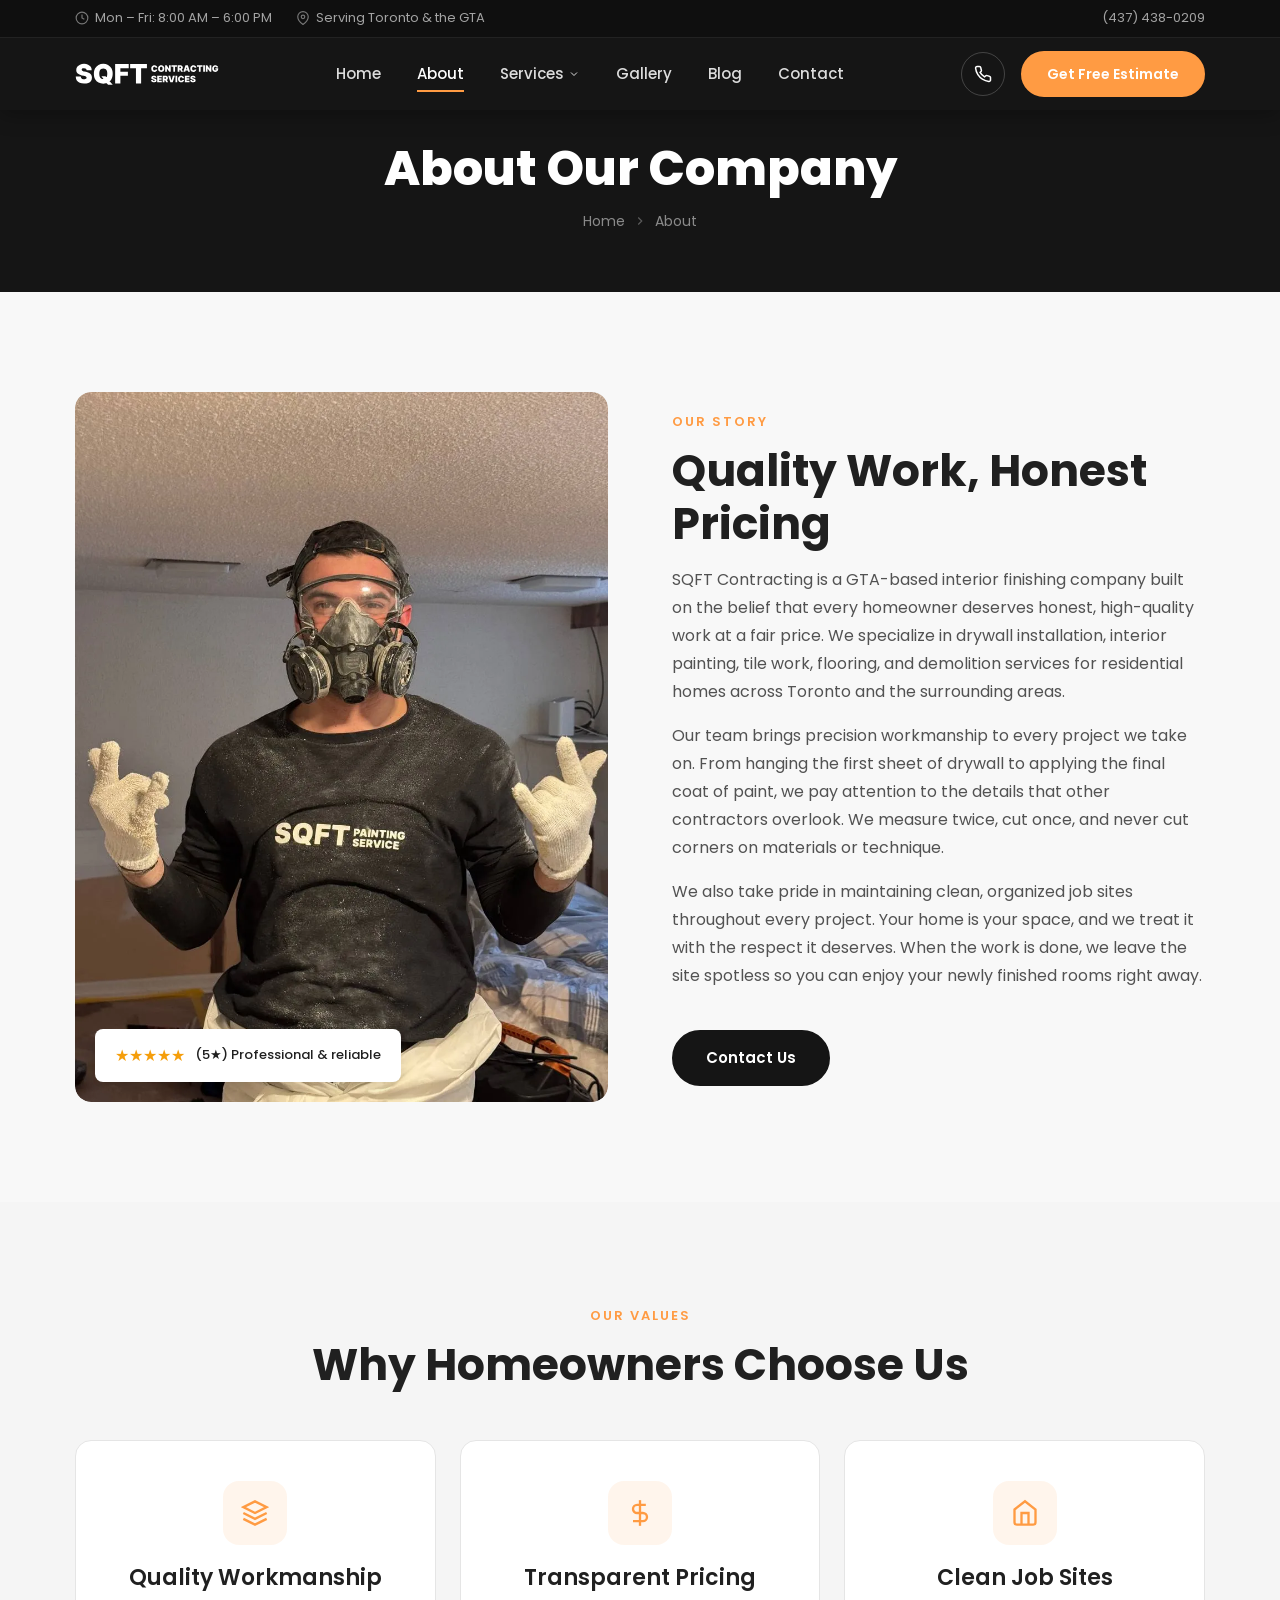
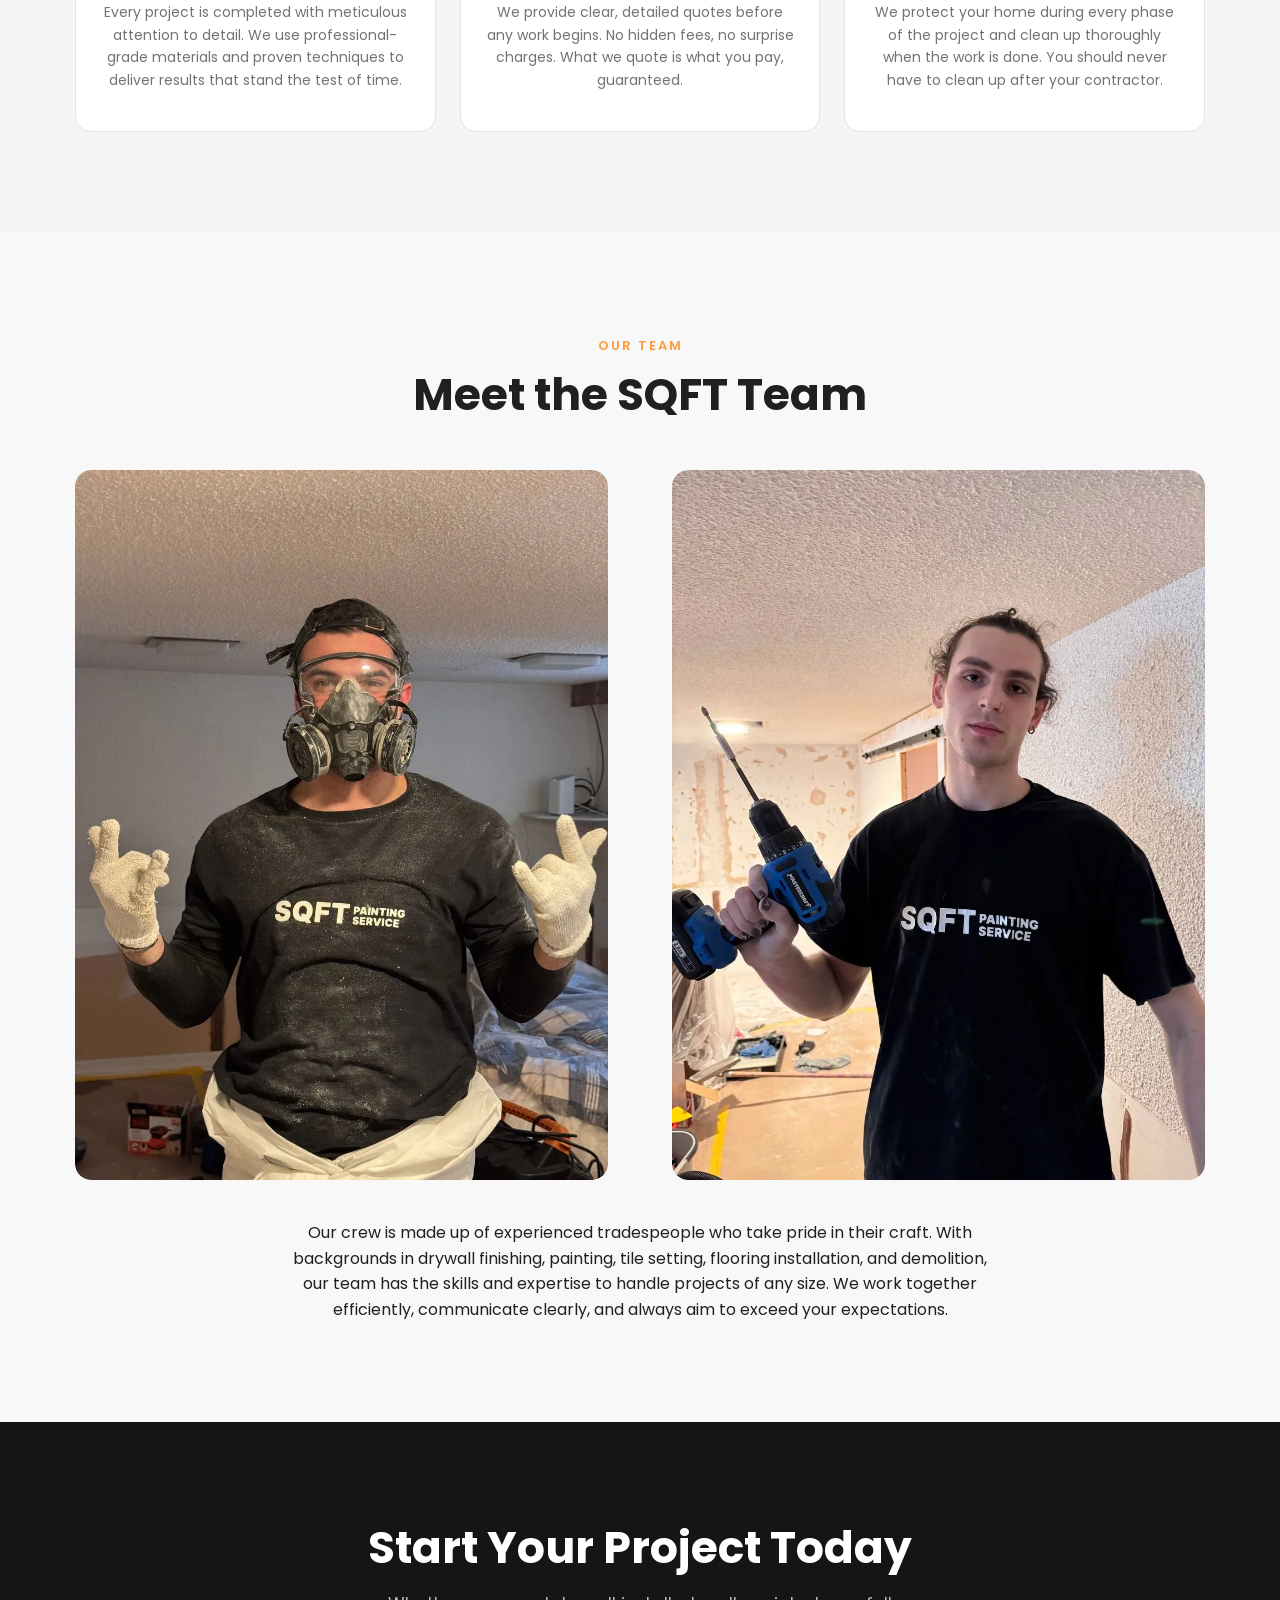
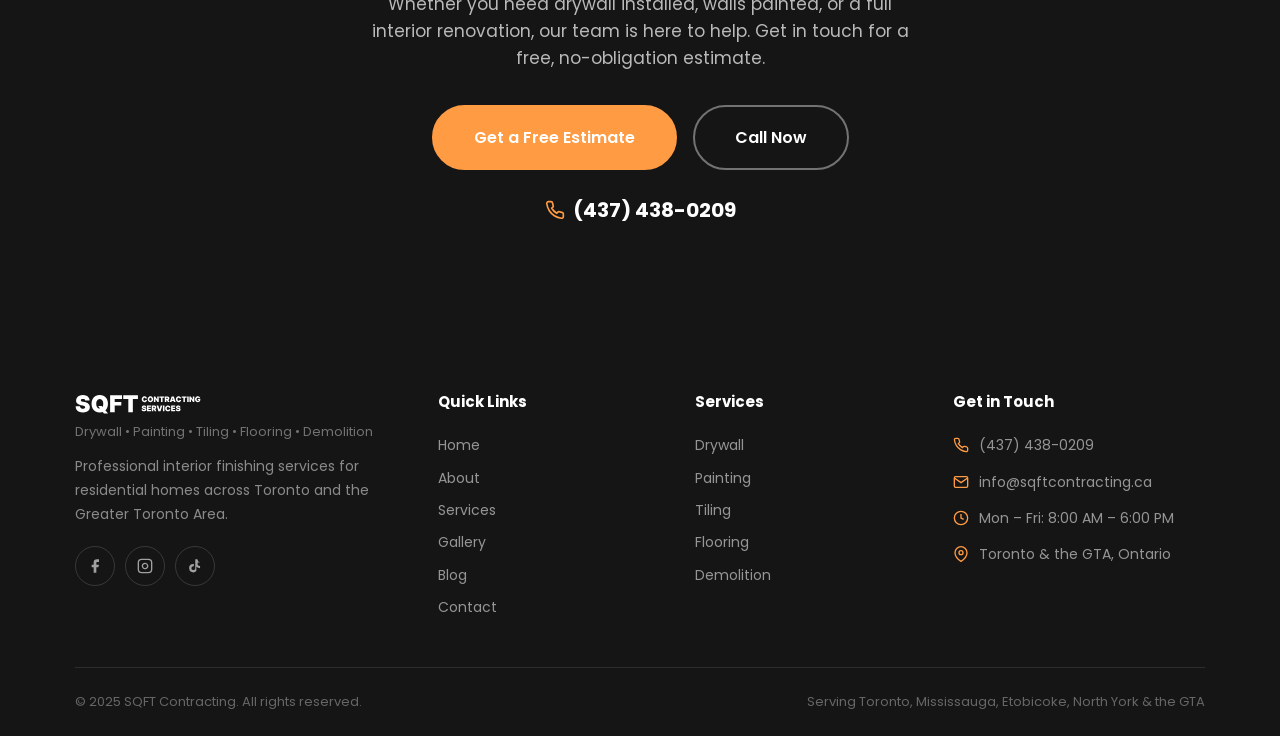
==== commit a1ab9f46: "Add service pages, convert images to WebP, connect hero form to Telegram - Create services/ folder w" ====
--- a/about.html
+++ b/about.html
@@ -124,7 +124,7 @@
     <div class="container">
         <div class="about-grid">
             <div class="about-image reveal">
-                <img src="IMG/Team member.jpg" alt="SQFT Contracting team member on-site" loading="lazy">
+                <img src="IMG/Team member.webp" alt="SQFT Contracting team member on-site" loading="lazy">
                 <div class="about-image-badge">
                     <span class="stars">&#9733;&#9733;&#9733;&#9733;&#9733;</span>
                     (5&#9733;) Professional &amp; reliable
@@ -193,10 +193,10 @@
 
         <div class="about-grid reveal-group" style="margin-top: 48px;">
             <div class="about-image">
-                <img src="IMG/Team member.jpg" alt="Our team in branded gear" loading="lazy">
+                <img src="IMG/Team member.webp" alt="Our team in branded gear" loading="lazy">
             </div>
             <div class="about-image">
-                <img src="IMG/team member2.jpg" alt="Skilled tradesperson at work" loading="lazy">
+                <img src="IMG/team member2.webp" alt="Skilled tradesperson at work" loading="lazy">
             </div>
         </div>
 
--- a/css/style.css
+++ b/css/style.css
@@ -493,6 +493,12 @@
     padding: 120px 0 80px;
 }
 
+.hero-centered {
+    max-width: 800px;
+    margin: 0 auto;
+    text-align: center;
+}
+
 .hero-badge {
     display: inline-flex;
     align-items: center;
@@ -529,6 +535,10 @@
     margin-bottom: 36px;
 }
 
+.hero-centered .hero-checklist {
+    justify-content: center;
+}
+
 .hero-checklist li {
     display: flex;
     align-items: center;
@@ -545,10 +555,84 @@
     flex-shrink: 0;
 }
 
-.hero-cta {
-    display: flex;
-    flex-wrap: wrap;
-    gap: 16px;
+/* Hero Quick Contact Form */
+.hero-form-wrapper {
+    margin-top: 40px;
+}
+
+.hero-form-label {
+    display: inline-flex;
+    align-items: center;
+    gap: 10px;
+    font-size: 14px;
+    font-weight: 600;
+    color: rgba(255,255,255,0.6);
+    text-transform: uppercase;
+    letter-spacing: 1.5px;
+    margin-bottom: 20px;
+}
+
+.hero-form-label svg {
+    color: var(--color-accent);
+}
+
+.hero-form {
+    display: flex;
+    gap: 0;
+    max-width: 620px;
+    margin: 0 auto;
+    background-color: rgba(255,255,255,0.07);
+    border: 1px solid rgba(255,255,255,0.15);
+    border-radius: var(--radius-full);
+    padding: 7px;
+    backdrop-filter: blur(16px);
+    -webkit-backdrop-filter: blur(16px);
+    box-shadow: 0 8px 32px rgba(0,0,0,0.2), inset 0 1px 0 rgba(255,255,255,0.06);
+}
+
+.hero-form-input {
+    flex: 1;
+    min-width: 0;
+    padding: 16px 22px;
+    font-family: var(--font-primary);
+    font-size: 15px;
+    font-weight: 500;
+    color: var(--color-white);
+    background: transparent;
+    border: none;
+    outline: none;
+}
+
+.hero-form-input::placeholder {
+    color: rgba(255,255,255,0.35);
+}
+
+.hero-form-input:first-child {
+    border-right: 1px solid rgba(255,255,255,0.1);
+}
+
+.hero-form-btn {
+    display: inline-flex;
+    align-items: center;
+    gap: 8px;
+    padding: 16px 32px;
+    font-family: var(--font-primary);
+    font-size: 15px;
+    font-weight: 600;
+    color: var(--color-white);
+    background-color: var(--color-accent);
+    border: none;
+    border-radius: var(--radius-full);
+    cursor: pointer;
+    white-space: nowrap;
+    transition: var(--transition);
+    box-shadow: 0 4px 16px rgba(255,155,67,0.25);
+}
+
+.hero-form-btn:hover {
+    background-color: var(--color-accent-hover);
+    transform: translateY(-1px);
+    box-shadow: 0 8px 28px rgba(255,155,67,0.4);
 }
 
 /* ============================================
@@ -2370,9 +2454,28 @@
     /* Hero */
     .hero { min-height: 90vh; }
     .hero-content { padding: 100px 0 60px; }
+    .hero-centered { text-align: left; }
+    .hero-centered .hero-checklist { justify-content: flex-start; }
     .hero-checklist { gap: 8px 16px; }
-    .hero-cta { flex-direction: column; }
-    .hero-cta .btn { width: 100%; }
+    .hero-form-wrapper { margin-top: 32px; }
+    .hero-form {
+        flex-direction: column;
+        border-radius: var(--radius-lg);
+        padding: 6px;
+        max-width: 100%;
+    }
+    .hero-form-input:first-child {
+        border-right: none;
+        border-bottom: 1px solid rgba(255,255,255,0.1);
+    }
+    .hero-form-input { padding: 14px 18px; font-size: 14px; }
+    .hero-form-btn {
+        width: 100%;
+        justify-content: center;
+        padding: 14px 24px;
+        font-size: 14px;
+        border-radius: var(--radius-md);
+    }
 
     /* Trust */
     .trust-grid {
